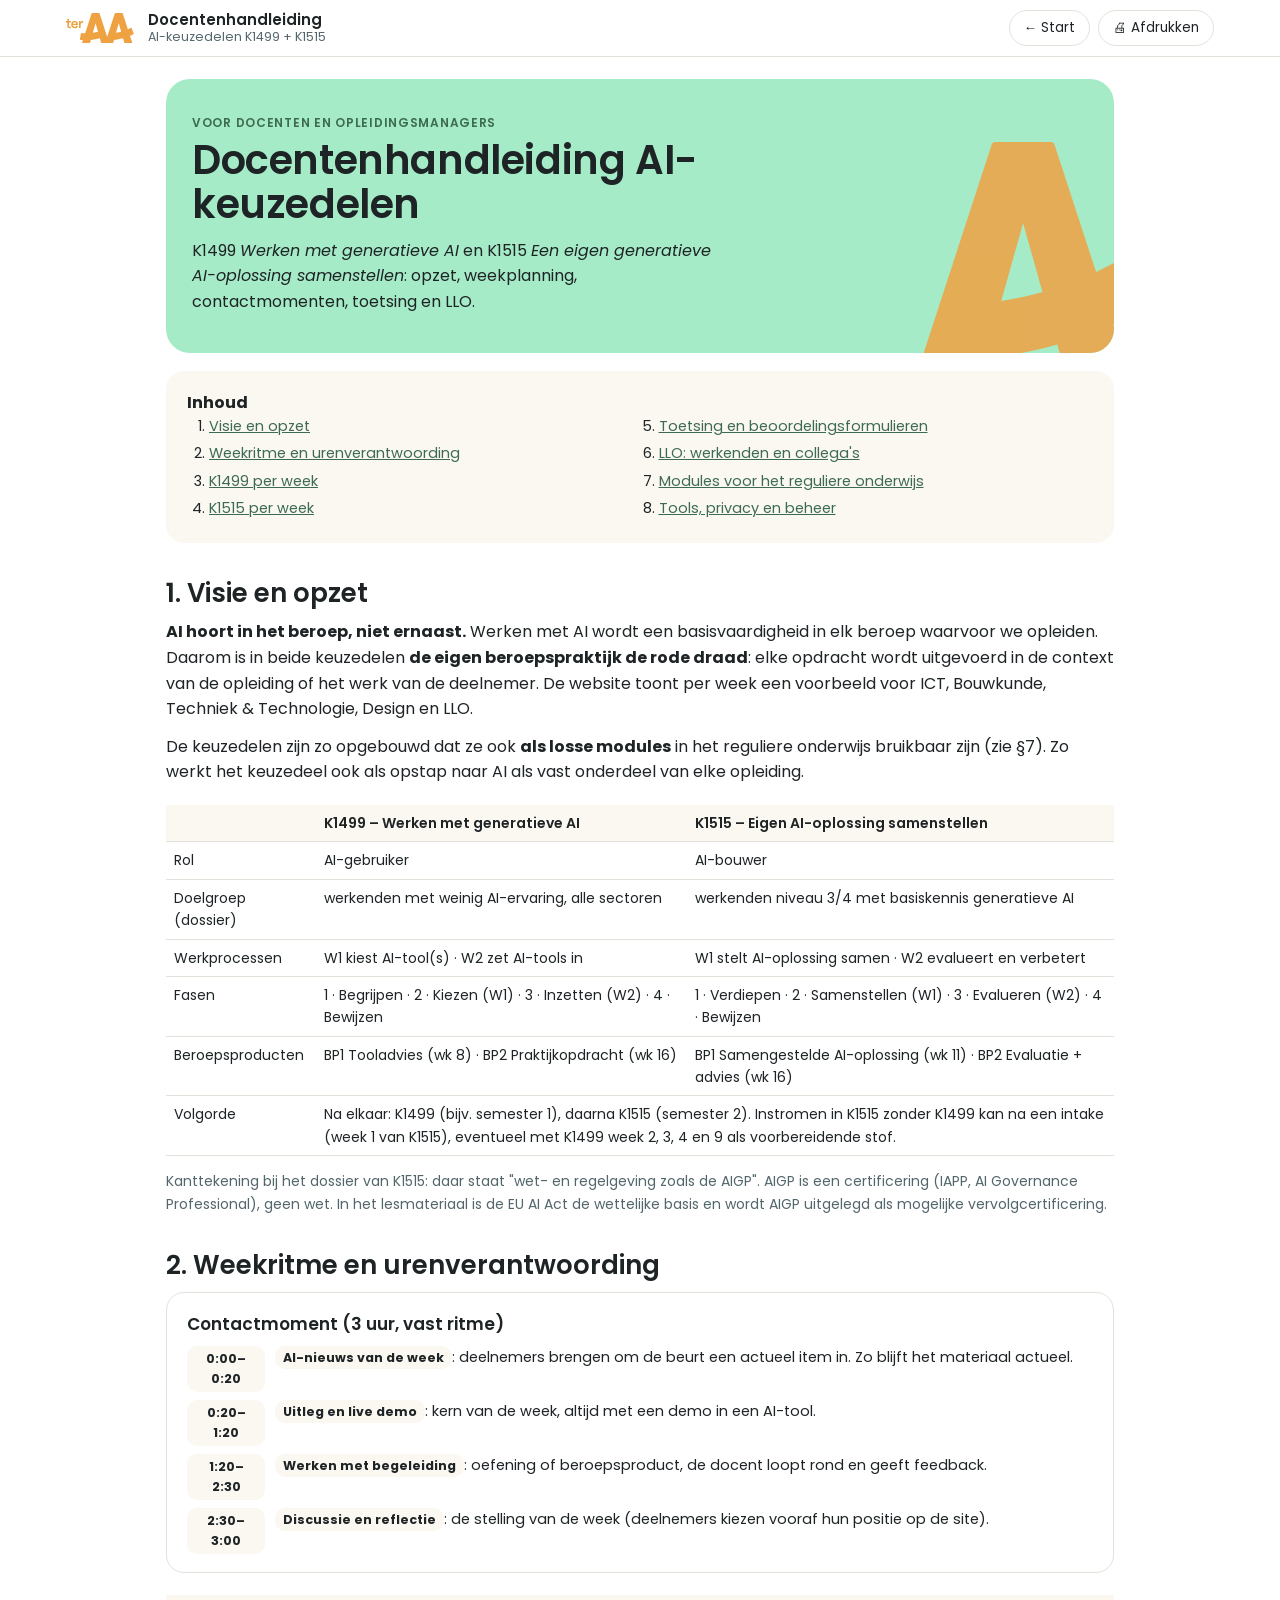
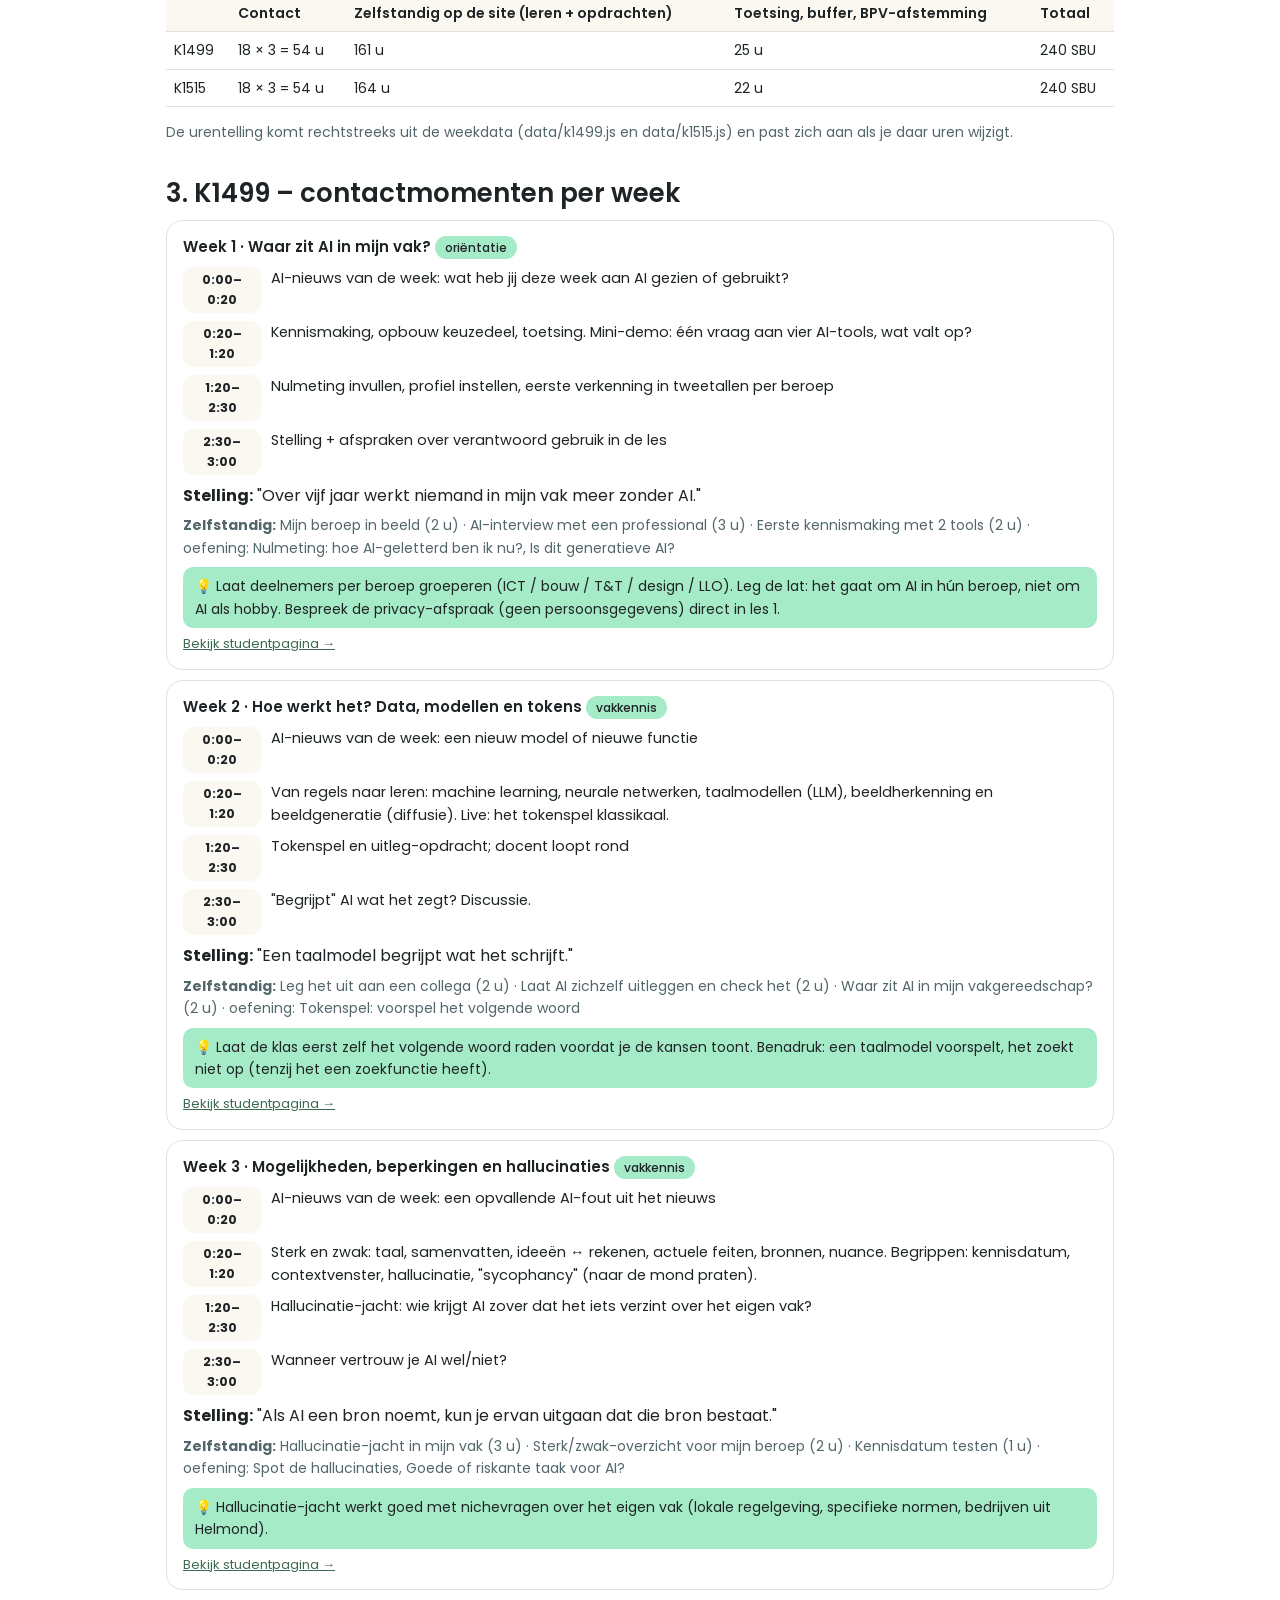
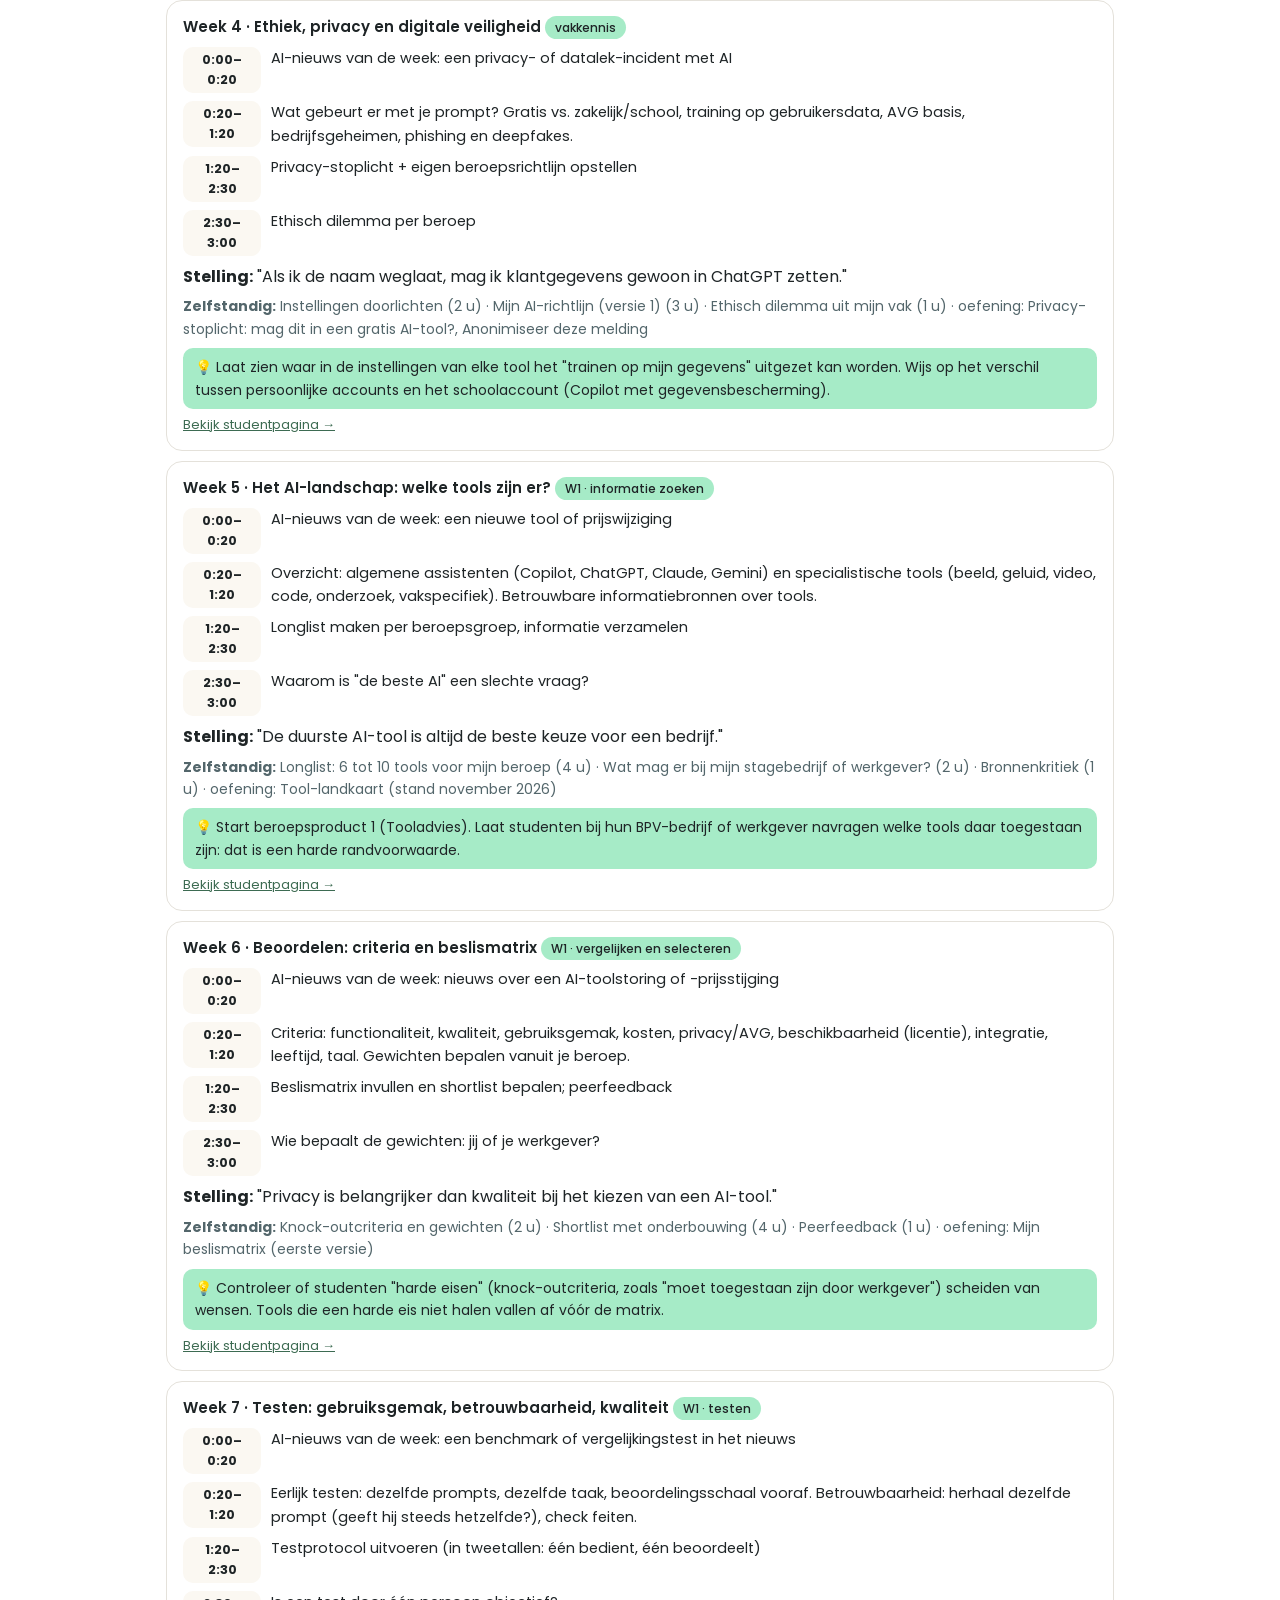
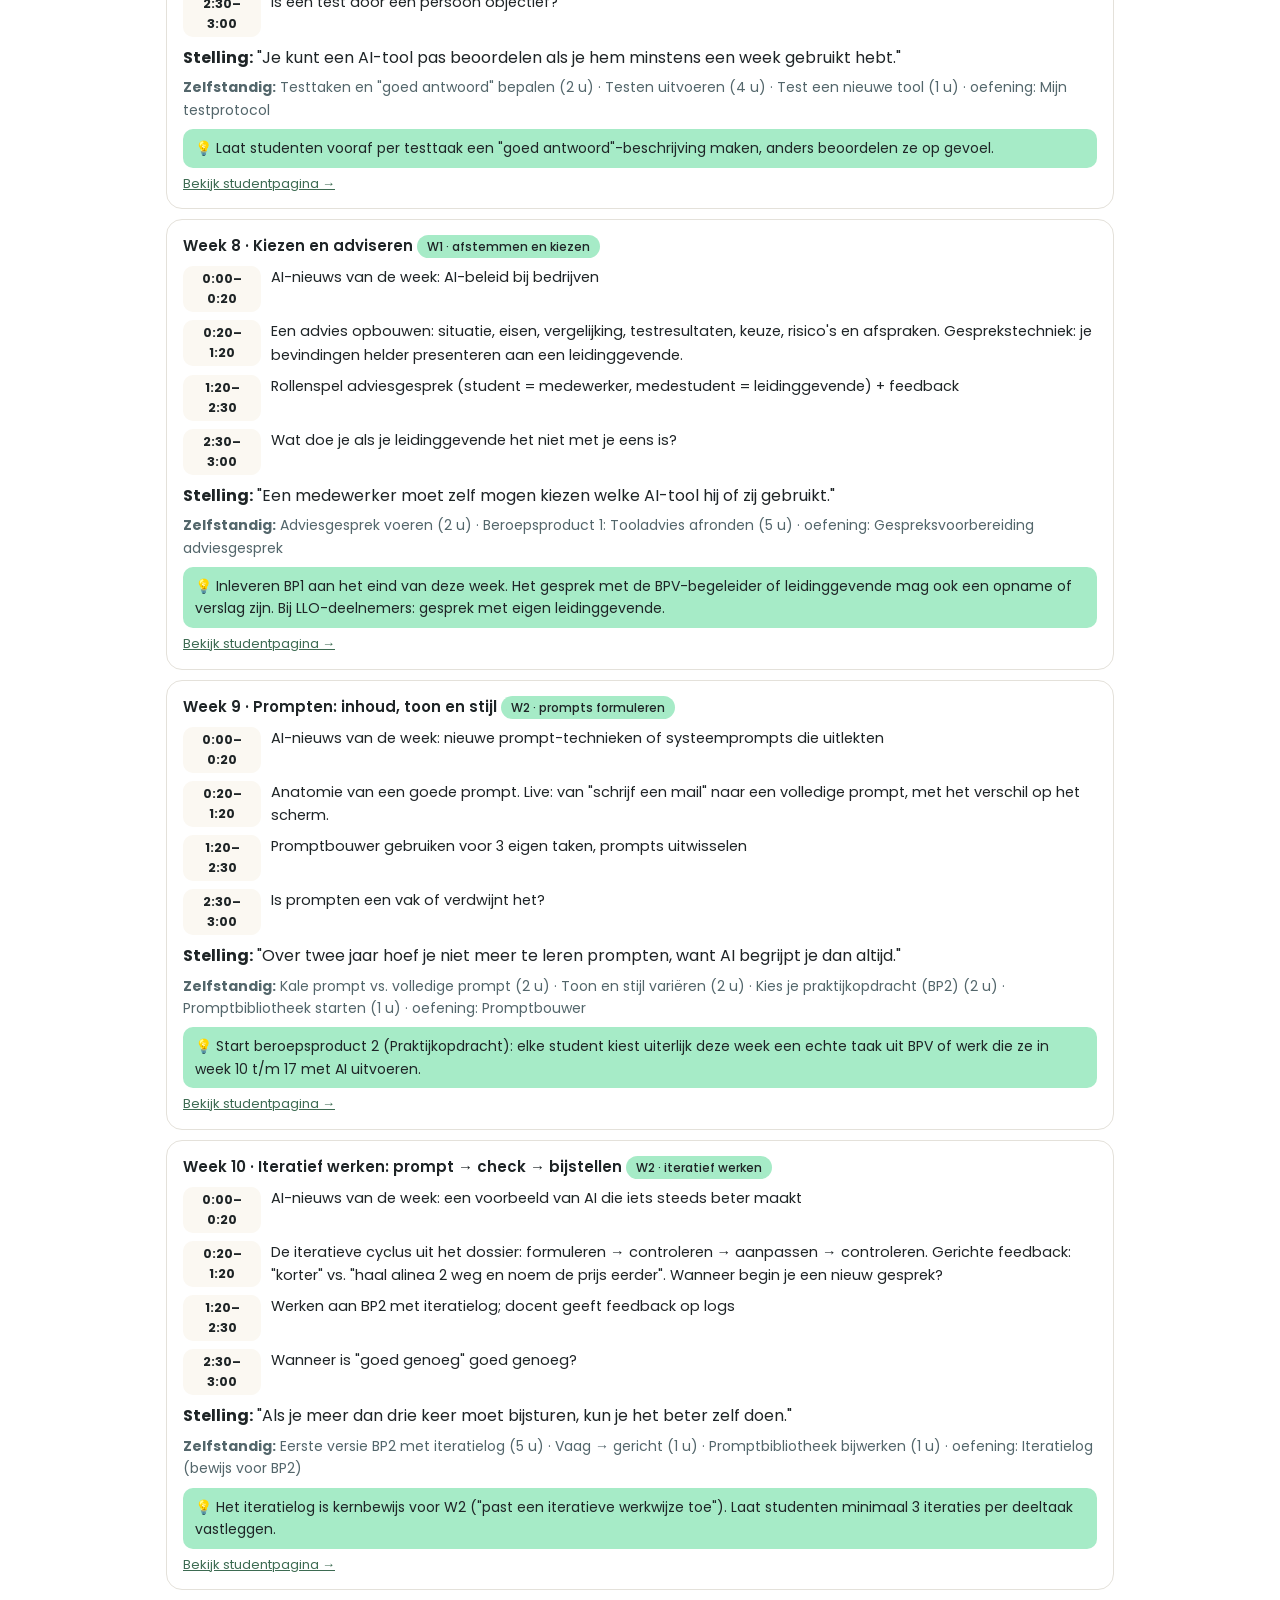
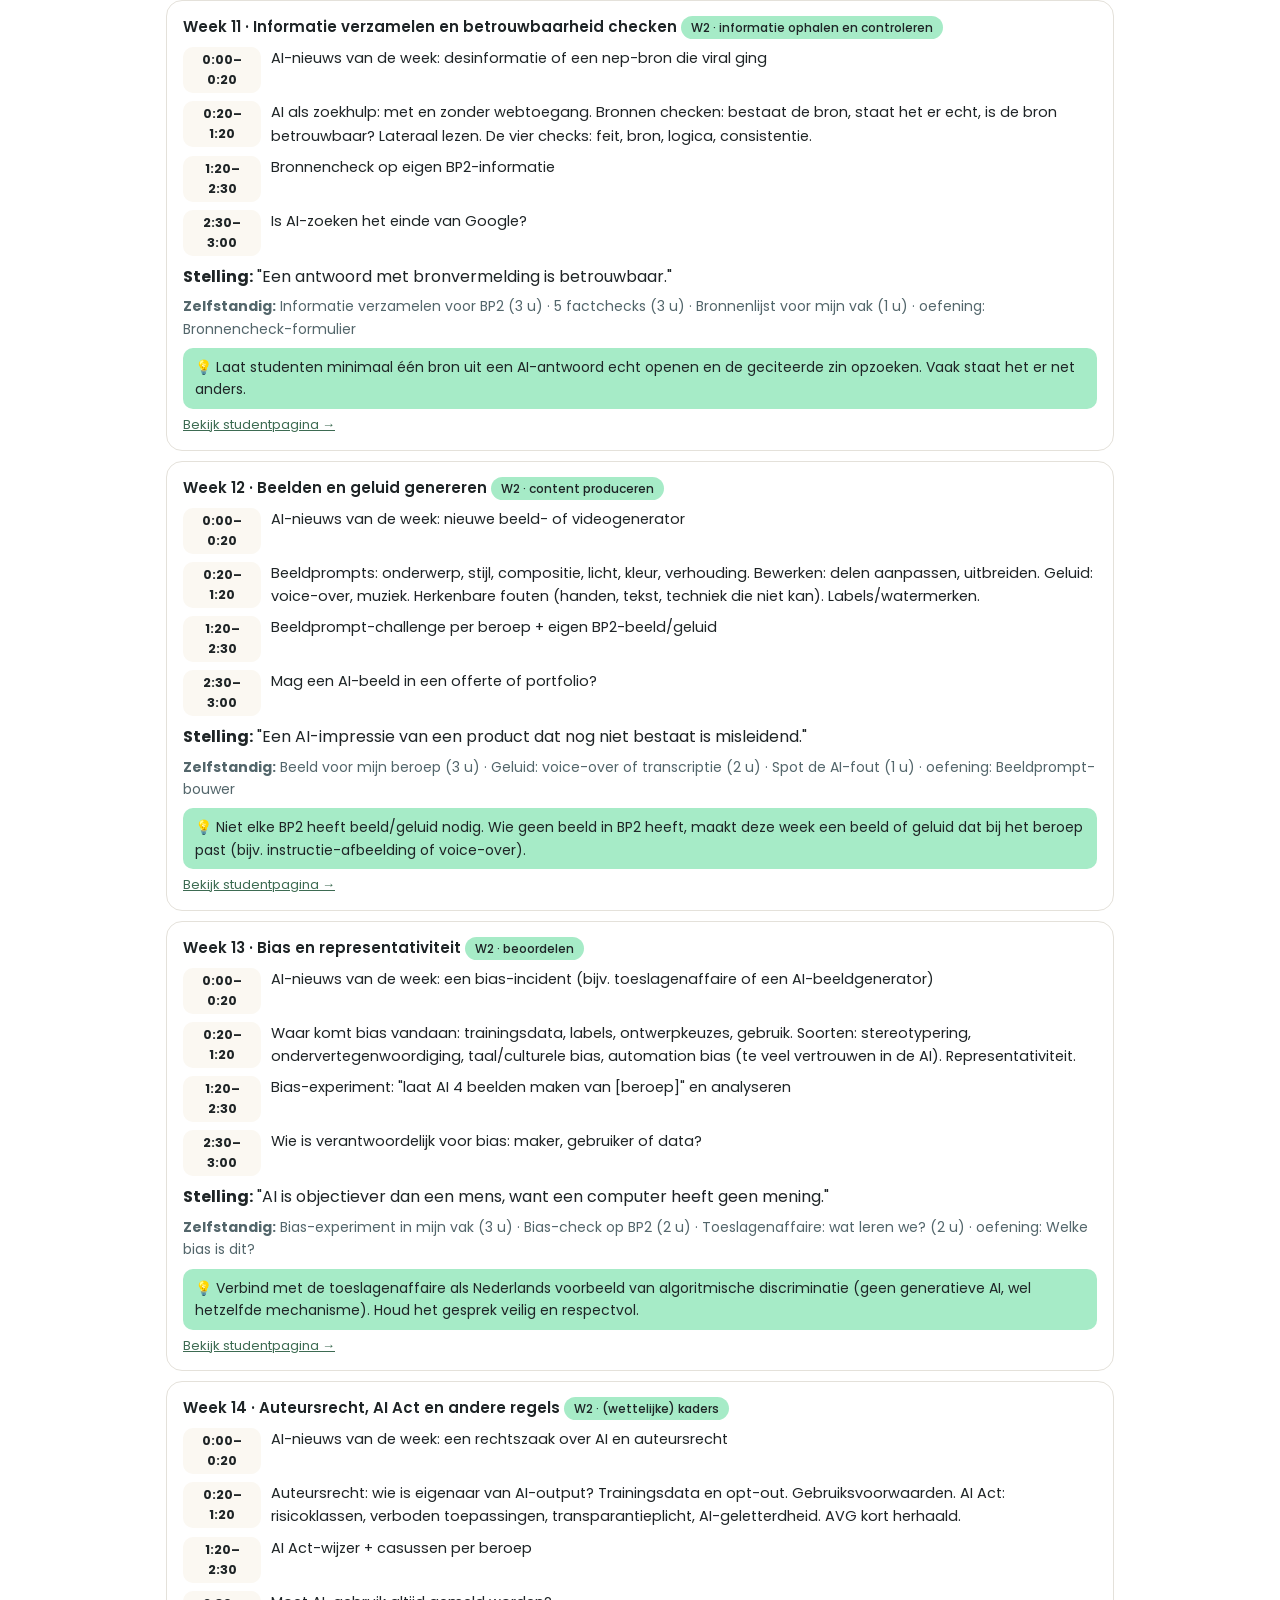
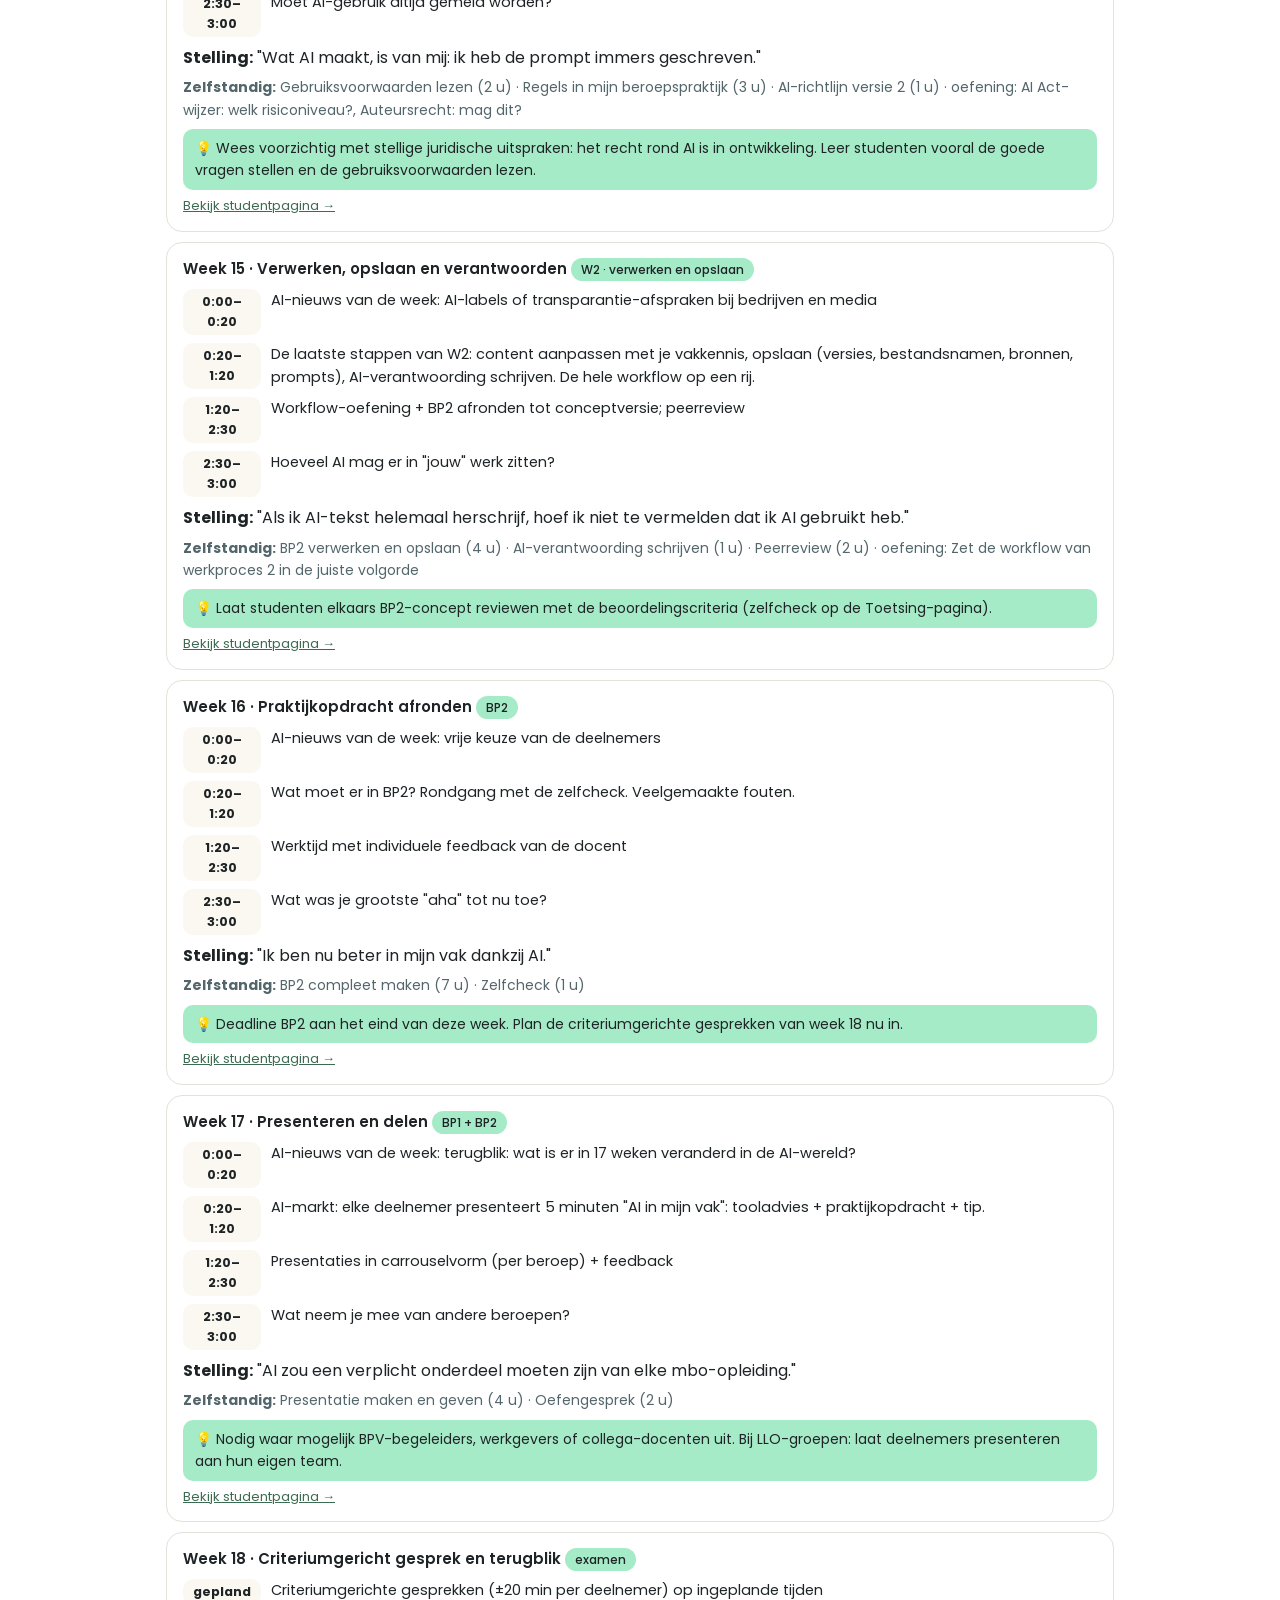
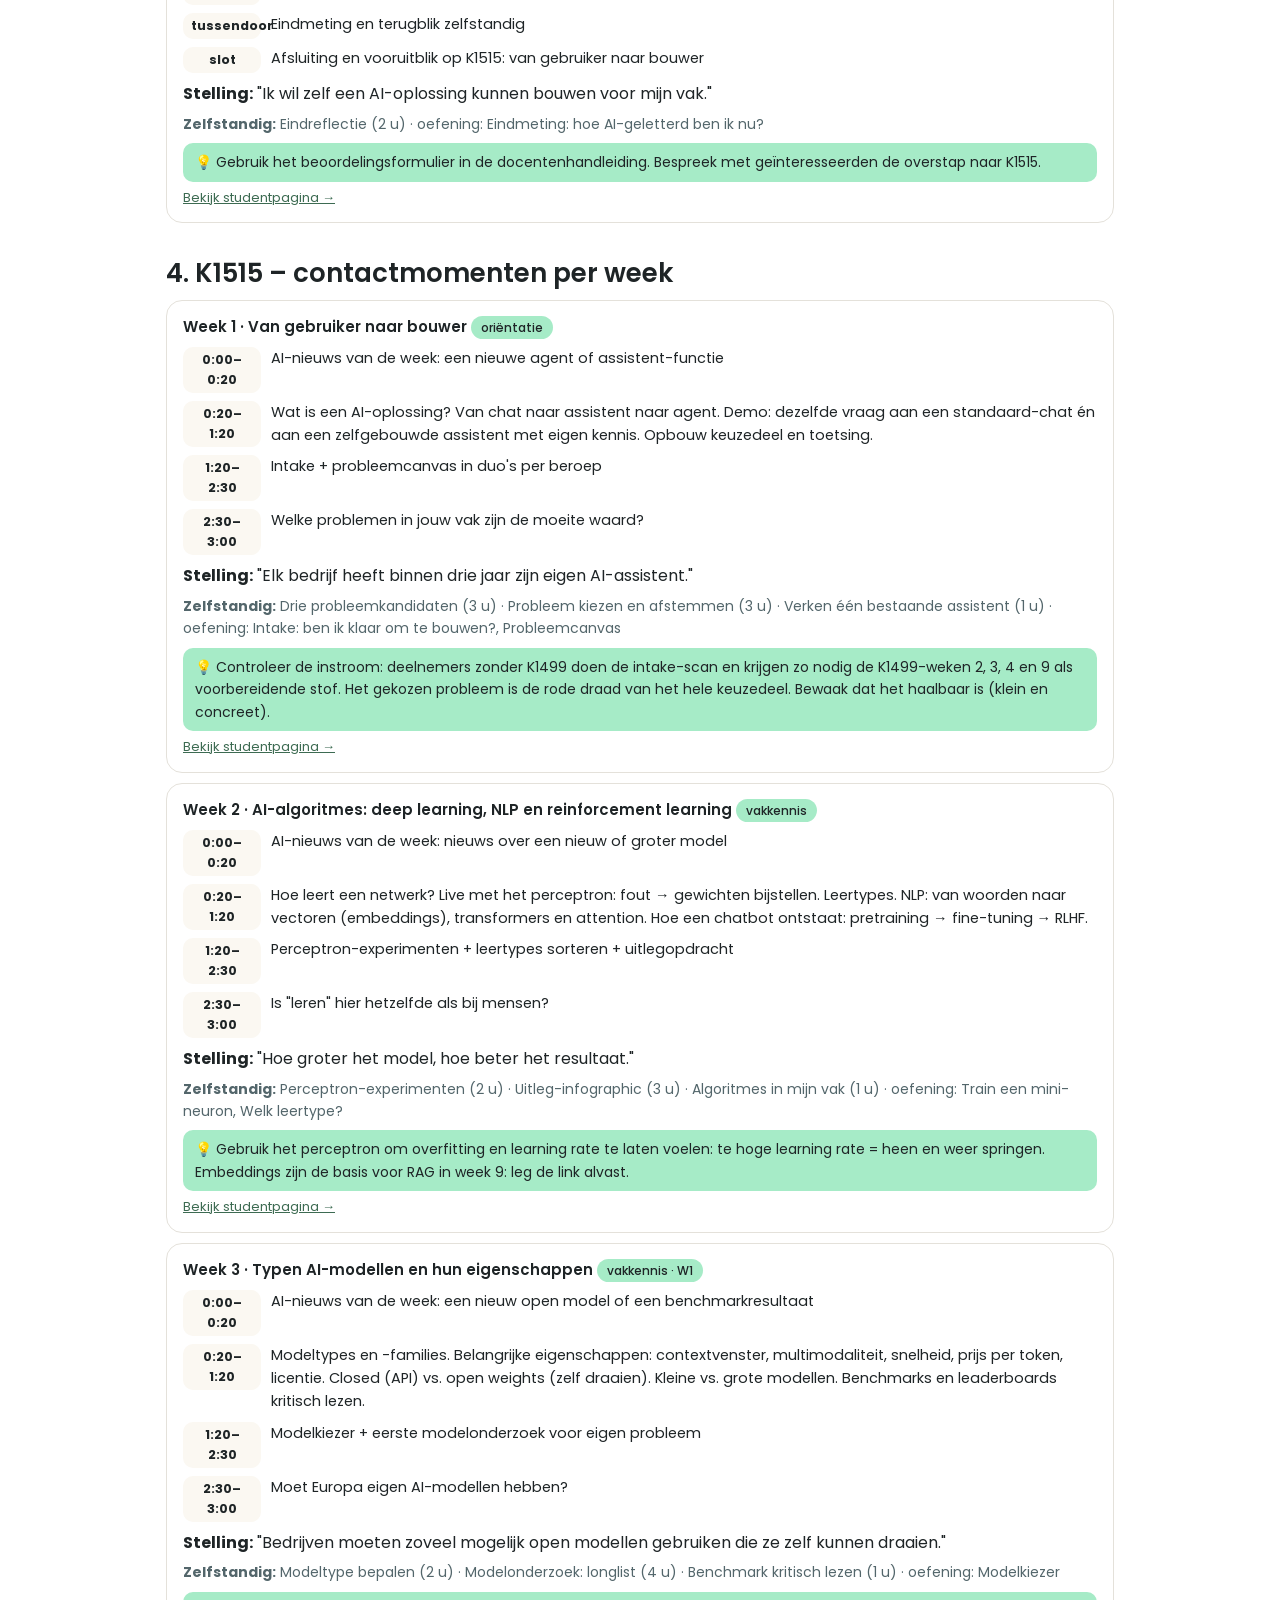
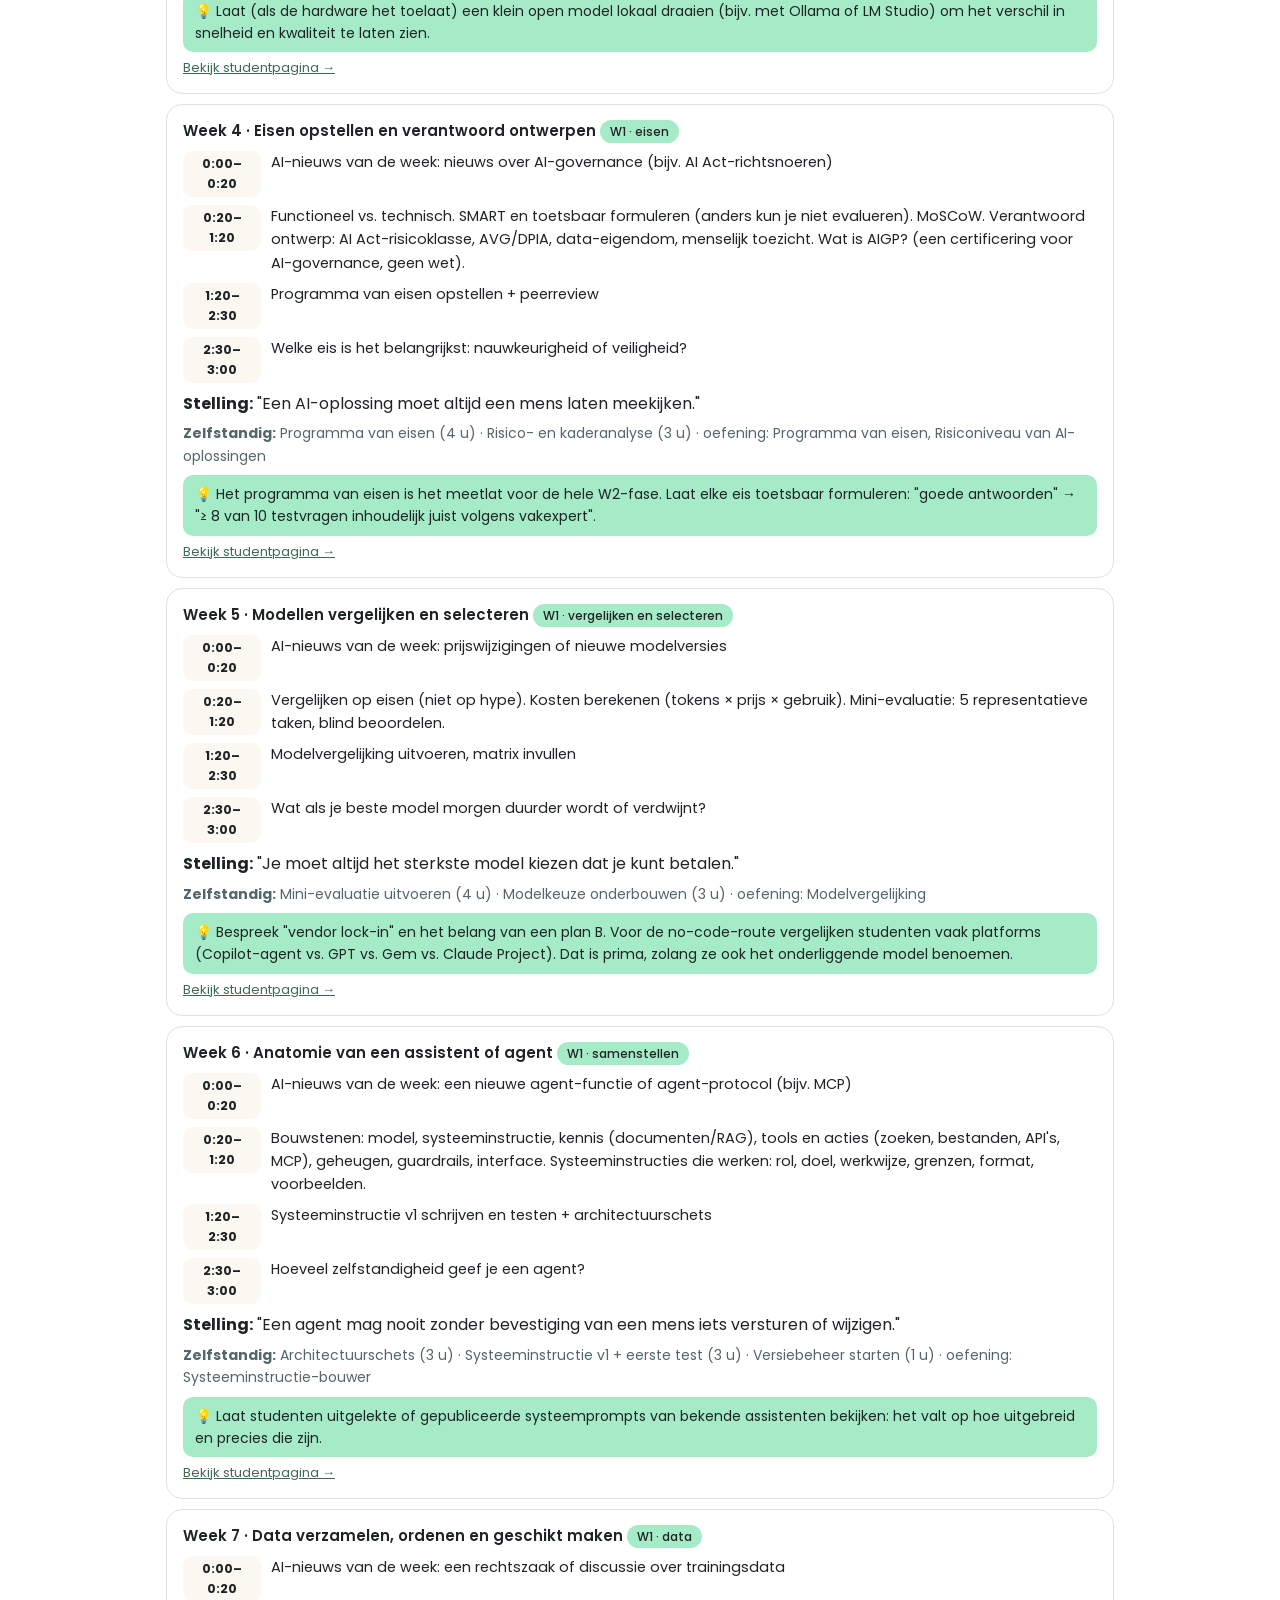
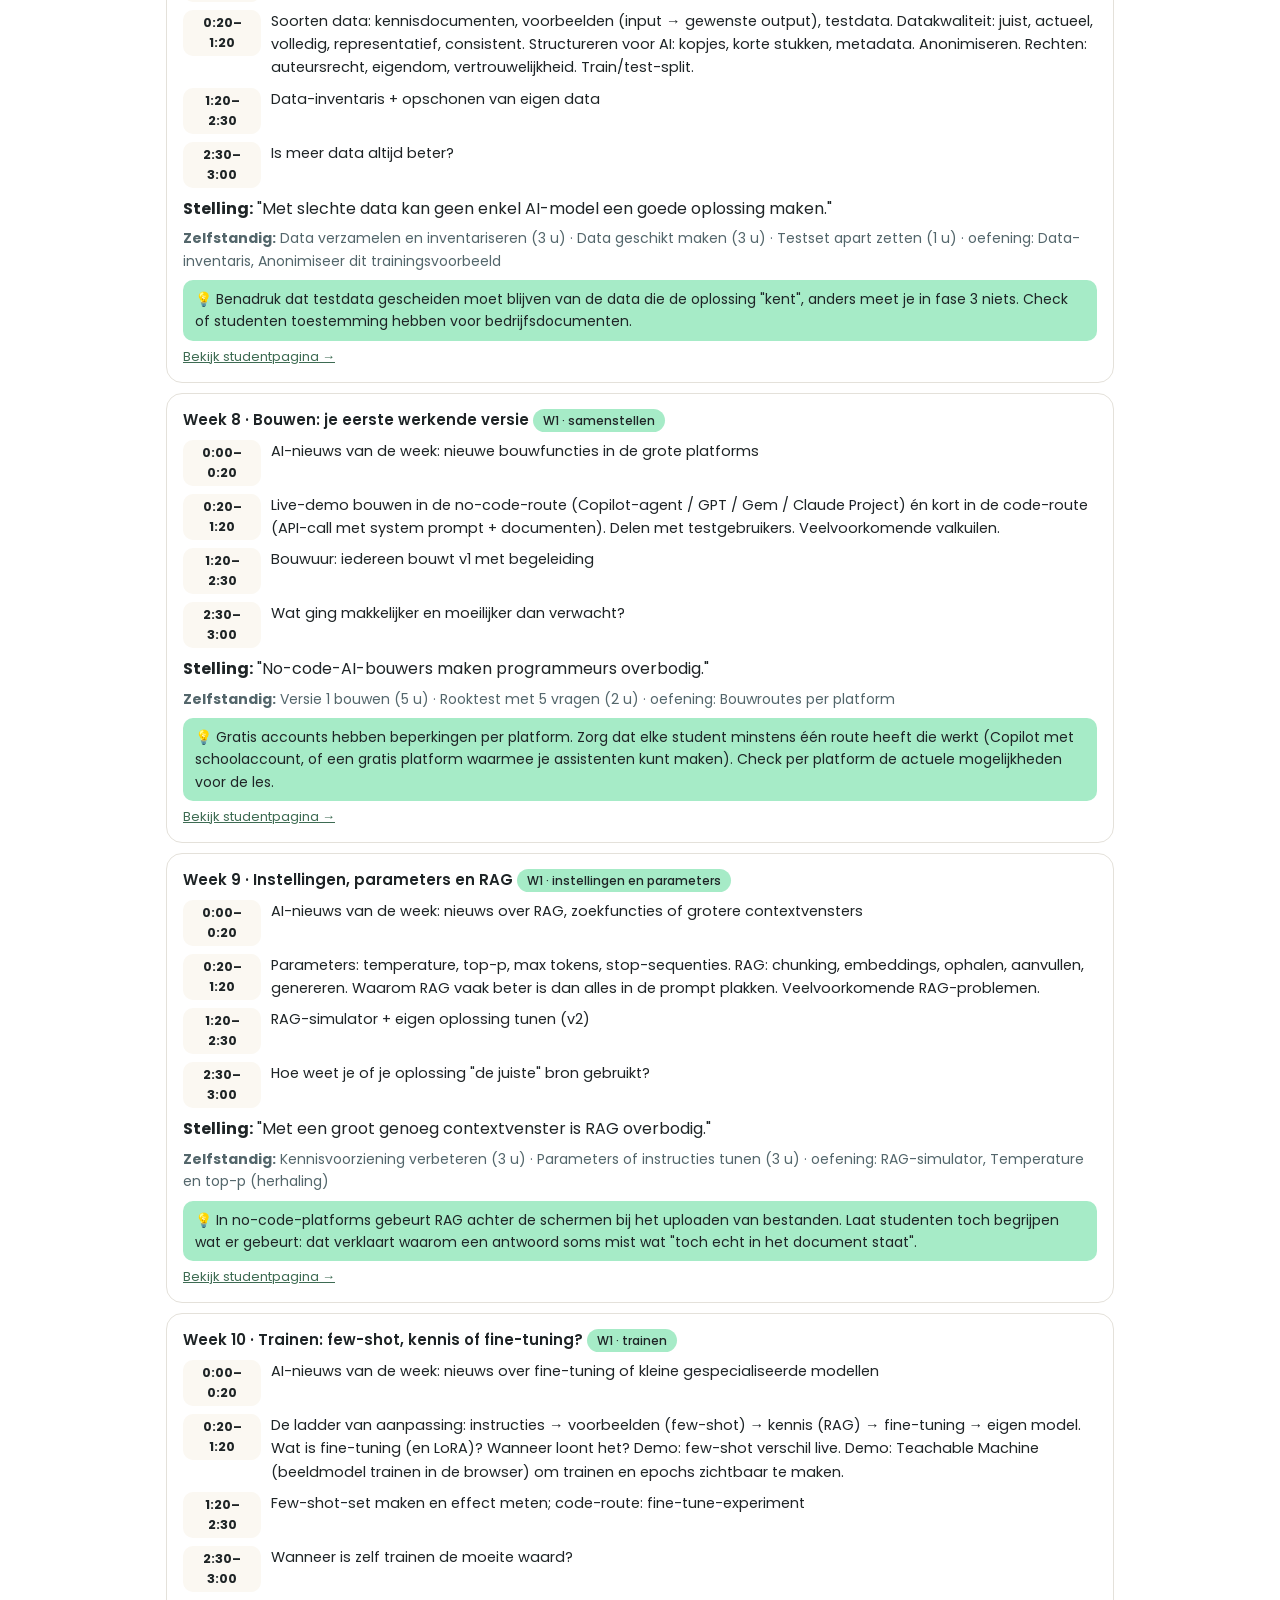
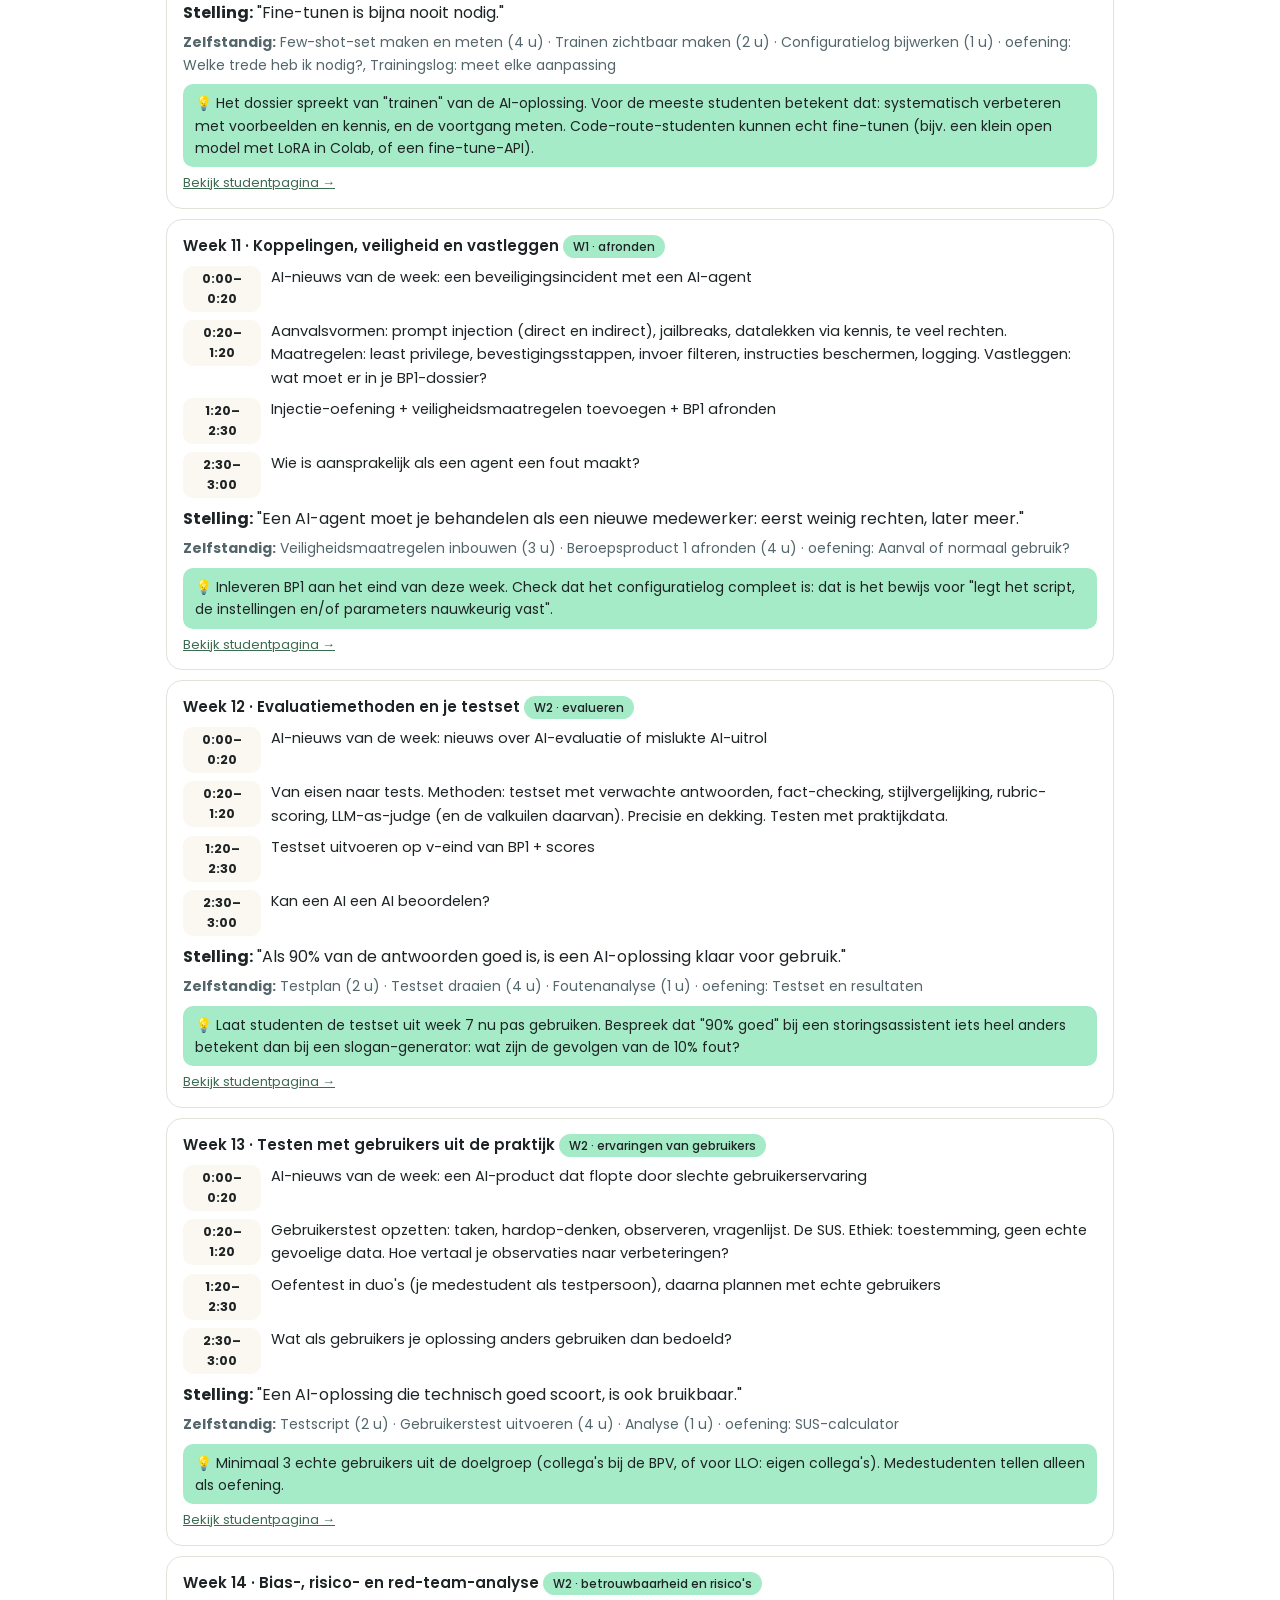
==== docent.html @ 8e646749 "AI-keuzedelen K1499 + K1515: interactief lesmateriaal (36 weken), docentenhandleiding, Ter AA-huisst" ====
<!doctype html>
<html lang="nl">
<head>
<meta charset="utf-8">
<meta name="viewport" content="width=device-width, initial-scale=1">
<title>Docentenhandleiding AI-keuzedelen – Ter AA</title>
<link rel="preconnect" href="https://fonts.googleapis.com">
<link href="https://fonts.googleapis.com/css2?family=Poppins:wght@400;500;600;700&display=swap" rel="stylesheet">
<link rel="stylesheet" href="assets/stijl.css">
<link rel="icon" href="assets/a.svg" type="image/svg+xml">
<style>
.wrap{max-width:980px;margin:0 auto;padding:22px 16px 60px}
.inhoudsopgave{columns:2;font-size:14.5px}
@media(max-width:600px){.inhoudsopgave{columns:1}}
section{margin-top:34px}
.weekblok{border:1.5px solid var(--lijn);border-radius:16px;padding:14px 16px;margin:0 0 10px;break-inside:avoid}
.weekblok h4{margin:0 0 6px}
.weekblok .tip{background:var(--l-mint);border-radius:10px;padding:8px 12px;font-size:14px;margin-top:8px}
.form td.s{width:44px;text-align:center}
.form td.s span{display:inline-block;width:18px;height:18px;border:1.5px solid var(--tekst);border-radius:4px}
.tabsk{display:flex;gap:6px;margin:10px 0}
@media print{.tabsk,.noprint{display:none}.weekblok{page-break-inside:avoid}}
</style>
</head>
<body class="kd-docent">
<script src="assets/logo.js"></script>
<script src="assets/kern.js"></script>
<script src="data/k1499.js"></script><script>window.KD1499 = window.KD;</script>
<script src="data/k1515.js"></script><script>window.KD1515 = window.KD;</script>
<div id="kop"></div>
<div class="wrap" id="wrap"></div>
<script>
(function(){
const esc = AIKD.esc;
document.getElementById('kop').outerHTML = AIKD.header('Docentenhandleiding','AI-keuzedelen K1499 + K1515','<a class="pil noprint" href="index.html">← Start</a><button class="pil noprint" onclick="print()">🖨 Afdrukken</button>');
const A = KD1499, B = KD1515;

const weken = (KD, link) => KD.weken.map(w=>`<div class="weekblok"><h4>Week ${w.nr} · ${esc(w.titel)} <span class="tag w">${esc(w.dossier||'')}</span></h4>
  <div class="tijdlijn">${w.contact.tijdlijn.map(t=>`<div><b>${t[0]}</b><span>${t[1]}</span></div>`).join('')}</div>
  ${w.contact.stelling?`<p style="margin:8px 0 0"><b>Stelling:</b> "${esc(w.contact.stelling)}"</p>`:''}
  <p class="hint" style="margin:6px 0 0"><b>Zelfstandig:</b> ${(w.opdrachten||[]).map(o=>esc(o.titel)+' ('+o.uren+' u)').join(' · ')} ${w.oefening?'· oefening: '+(Array.isArray(w.oefening)?w.oefening:[w.oefening]).map(o=>esc(o.titel||o.type)).join(', '):''}</p>
  ${w.contact.docent?`<div class="tip">💡 ${esc(w.contact.docent)}</div>`:''}
  <p class="noprint" style="margin:6px 0 0;font-size:13px"><a href="${link}#w${w.nr}">Bekijk studentpagina →</a></p></div>`).join('');

const formulier = (KD) => KD.toetsing.producten.map(p=>`<div class="kaart"><h3 style="margin-top:0">${p.ico} ${esc(p.naam)}</h3><p class="hint">${esc(p.dossier)} · inleveren week ${p.week}</p>
  <div class="tabelwrap"><table class="tabel form"><tr><th>Gedragscriterium (kwalificatiedossier)</th><th>O</th><th>V</th><th>G</th><th>Toelichting / bewijs</th></tr>
  ${p.criteria.map(c=>`<tr><td>${esc(c)}</td><td class="s"><span></span></td><td class="s"><span></span></td><td class="s"><span></span></td><td style="min-width:160px"></td></tr>`).join('')}</table></div></div>`).join('')
  + `<div class="kaart vlak"><h3 style="margin-top:0">Criteriumgericht gesprek: vragenbank</h3><ol>${KD.toetsing.vragen.map(v=>`<li>${esc(v)}</li>`).join('')}</ol><p class="hint">${esc(KD.toetsing.norm)}</p></div>`;

const uren = KD => { const z = KD.weken.reduce((s,w)=>s+(w.urenLeren||0)+(w.opdrachten||[]).reduce((t,o)=>t+o.uren,0),0); return z; };

document.getElementById('wrap').innerHTML = `
<section class="hero" style="margin-top:0"><div class="grootA">${TERAA_A}</div>
  <span class="label">Voor docenten en opleidingsmanagers</span><h1>Docentenhandleiding AI-keuzedelen</h1>
  <p>K1499 <i>Werken met generatieve AI</i> en K1515 <i>Een eigen generatieve AI-oplossing samenstellen</i>: opzet, weekplanning, contactmomenten, toetsing en LLO.</p></section>

<div class="kaart vlak"><b>Inhoud</b><ol class="inhoudsopgave">
<li><a href="#visie">Visie en opzet</a></li><li><a href="#uren">Weekritme en urenverantwoording</a></li><li><a href="#a">K1499 per week</a></li><li><a href="#b">K1515 per week</a></li>
<li><a href="#toets">Toetsing en beoordelingsformulieren</a></li><li><a href="#llo">LLO: werkenden en collega's</a></li><li><a href="#modules">Modules voor het reguliere onderwijs</a></li><li><a href="#tools">Tools, privacy en beheer</a></li></ol></div>

<section id="visie"><h2>1. Visie en opzet</h2>
<p><b>AI hoort in het beroep, niet ernaast.</b> Werken met AI wordt een basisvaardigheid in elk beroep waarvoor we opleiden. Daarom is in beide keuzedelen <b>de eigen beroepspraktijk de rode draad</b>: elke opdracht wordt uitgevoerd in de context van de opleiding of het werk van de deelnemer. De website toont per week een voorbeeld voor ICT, Bouwkunde, Techniek &amp; Technologie, Design en LLO.</p>
<p>De keuzedelen zijn zo opgebouwd dat ze ook <b>als losse modules</b> in het reguliere onderwijs bruikbaar zijn (zie §7). Zo werkt het keuzedeel ook als opstap naar AI als vast onderdeel van elke opleiding.</p>
<div class="tabelwrap"><table class="tabel"><tr><th></th><th>K1499 – Werken met generatieve AI</th><th>K1515 – Eigen AI-oplossing samenstellen</th></tr>
<tr><td>Rol</td><td>AI-gebruiker</td><td>AI-bouwer</td></tr>
<tr><td>Doelgroep (dossier)</td><td>werkenden met weinig AI-ervaring, alle sectoren</td><td>werkenden niveau 3/4 met basiskennis generatieve AI</td></tr>
<tr><td>Werkprocessen</td><td>W1 kiest AI-tool(s) · W2 zet AI-tools in</td><td>W1 stelt AI-oplossing samen · W2 evalueert en verbetert</td></tr>
<tr><td>Fasen</td><td>${A.fases.map(f=>esc(f.naam)).join(' · ')}</td><td>${B.fases.map(f=>esc(f.naam)).join(' · ')}</td></tr>
<tr><td>Beroepsproducten</td><td>BP1 Tooladvies (wk 8) · BP2 Praktijkopdracht (wk 16)</td><td>BP1 Samengestelde AI-oplossing (wk 11) · BP2 Evaluatie + advies (wk 16)</td></tr>
<tr><td>Volgorde</td><td colspan="2">Na elkaar: K1499 (bijv. semester 1), daarna K1515 (semester 2). Instromen in K1515 zonder K1499 kan na een intake (week 1 van K1515), eventueel met K1499 week 2, 3, 4 en 9 als voorbereidende stof.</td></tr></table></div>
<p class="hint">Kanttekening bij het dossier van K1515: daar staat "wet- en regelgeving zoals de AIGP". AIGP is een certificering (IAPP, AI Governance Professional), geen wet. In het lesmateriaal is de EU AI Act de wettelijke basis en wordt AIGP uitgelegd als mogelijke vervolgcertificering.</p></section>

<section id="uren"><h2>2. Weekritme en urenverantwoording</h2>
<div class="kaart"><h3 style="margin-top:0">Contactmoment (3 uur, vast ritme)</h3>
<div class="tijdlijn"><div><b>0:00–0:20</b><span><b>AI-nieuws van de week</b>: deelnemers brengen om de beurt een actueel item in. Zo blijft het materiaal actueel.</span></div><div><b>0:20–1:20</b><span><b>Uitleg en live demo</b>: kern van de week, altijd met een demo in een AI-tool.</span></div><div><b>1:20–2:30</b><span><b>Werken met begeleiding</b>: oefening of beroepsproduct, de docent loopt rond en geeft feedback.</span></div><div><b>2:30–3:00</b><span><b>Discussie en reflectie</b>: de stelling van de week (deelnemers kiezen vooraf hun positie op de site).</span></div></div></div>
<div class="tabelwrap"><table class="tabel"><tr><th></th><th>Contact</th><th>Zelfstandig op de site (leren + opdrachten)</th><th>Toetsing, buffer, BPV-afstemming</th><th>Totaal</th></tr>
<tr><td>K1499</td><td>18 × 3 = 54 u</td><td>${uren(A)} u</td><td>${240-54-uren(A)} u</td><td>240 SBU</td></tr>
<tr><td>K1515</td><td>18 × 3 = 54 u</td><td>${uren(B)} u</td><td>${240-54-uren(B)} u</td><td>240 SBU</td></tr></table></div>
<p class="hint">De urentelling komt rechtstreeks uit de weekdata (data/k1499.js en data/k1515.js) en past zich aan als je daar uren wijzigt.</p></section>

<section id="a"><h2>3. K1499 – contactmomenten per week</h2>${weken(A,'k1499.html')}</section>
<section id="b"><h2>4. K1515 – contactmomenten per week</h2>${weken(B,'k1515.html')}</section>

<section id="toets"><h2>5. Toetsing en beoordelingsformulieren</h2>
<p>Per keuzedeel twee beroepsproducten (één per werkproces) en een criteriumgericht gesprek. De criteria zijn letterlijk de gedragscriteria uit het kwalificatiedossier. Het <b>logboek</b> dat deelnemers exporteren (prompts, iteraties, factchecks, testsets, configuratie) is het procesbewijs. <i>Dit is een voorstel. Het definitieve examenplan, de cesuur en de vaststelling liggen bij de examencommissie.</i></p>
<div class="tabsk"><button class="chip aan" data-t="ta">K1499</button><button class="chip" data-t="tb">K1515</button></div>
<div id="ta">${formulier(A)}</div><div id="tb" hidden>${formulier(B)}</div></section>

<section id="llo"><h2>6. LLO: werkenden, collega's en externen</h2>
<div class="kaart"><ul>
<li><b>Certificaat</b>: beide keuzedelen hebben een certificaat (ingangsdatum 01-05-2026) en kunnen onder voorwaarden in de derde leerweg worden aangeboden.</li>
<li><b>Contactmoment</b>: eventueel als avondvariant (bijv. 18:30–21:30) of hybride. Het weekritme blijft gelijk.</li>
<li><b>Eigen werk = BPV</b>: de "beroepspraktijk" is de eigen werkplek. Het afstemmingsgesprek voert de deelnemer met de eigen leidinggevende of een collega.</li>
<li><b>Docenten van andere teams</b>: profiel "LLO" kiezen. Een interessante variant is als praktijkopdracht een AI-onderdeel ontwerpen voor de eigen les (K1499) of een assistent voor het eigen vak bouwen (K1515). Zo komt AI direct in het reguliere onderwijs terecht.</li>
<li><b>Vrijstelling/instroom</b>: ervaren deelnemers kunnen K1499 week 1–4 versneld doorlopen (de check per week laat zien of de kennis er is). Instromen in K1515 gaat via de intake.</li>
<li><b>Tools</b>: werkenden gebruiken de tools die hun eigen organisatie toestaat. Dat is meteen een knock-outcriterium in het tooladvies.</li>
</ul></div></section>

<section id="modules"><h2>7. Modules voor het reguliere onderwijs</h2>
<p>Deze weken werken ook los, als les of mini-module in een reguliere opleiding (alle stof en oefeningen staan open op de site):</p>
<div class="tabelwrap"><table class="tabel"><tr><th>Module</th><th>Weken</th><th>Past bij</th></tr>
<tr><td>Hoe werkt AI? (tokens, hallucinaties)</td><td><a href="k1499.html#w2">K1499 wk 2</a> + <a href="k1499.html#w3">3</a></td><td>elke opleiding, leerjaar 1</td></tr>
<tr><td>Veilig en verantwoord AI-gebruik (privacy, stoplicht)</td><td><a href="k1499.html#w4">K1499 wk 4</a></td><td>elke opleiding, vóór de eerste BPV</td></tr>
<tr><td>Prompten in je vak</td><td><a href="k1499.html#w9">K1499 wk 9</a> + <a href="k1499.html#w10">10</a></td><td>elke opleiding</td></tr>
<tr><td>Bronnen checken en factchecken</td><td><a href="k1499.html#w11">K1499 wk 11</a></td><td>burgerschap, Nederlands, vakken met onderzoek</td></tr>
<tr><td>Beeld genereren in je vak</td><td><a href="k1499.html#w12">K1499 wk 12</a></td><td>Design, Bouwkunde</td></tr>
<tr><td>Bias en AI Act</td><td><a href="k1499.html#w13">K1499 wk 13</a> + <a href="k1499.html#w14">14</a></td><td>burgerschap, loopbaan</td></tr>
<tr><td>Een eigen assistent bouwen</td><td><a href="k1515.html#w6">K1515 wk 6</a> + <a href="k1515.html#w8">8</a></td><td>ICT, en elke opleiding met een projectopdracht</td></tr>
<tr><td>Hoe leert een neuraal netwerk?</td><td><a href="k1515.html#w2">K1515 wk 2</a></td><td>ICT, Techniek &amp; Technologie</td></tr>
<tr><td>AI testen en evalueren</td><td><a href="k1515.html#w12">K1515 wk 12</a></td><td>ICT (testen), kwaliteitszorg</td></tr></table></div></section>

<section id="tools"><h2>8. Tools, privacy en beheer</h2>
<div class="kaart"><ul>
<li><b>Basis</b>: Microsoft Copilot met het schoolaccount (gegevensbescherming). Daarnaast ChatGPT, Claude en Gemini in de gratis versie. Opdrachten met <span class="tag pro">PRO</span> zijn optioneel voor deelnemers met een betaalde versie.</li>
<li><b>Leeftijd</b>: minimumleeftijden verschillen per tool (claude.ai is 18+). Laat minderjarige studenten tools gebruiken die voor hun leeftijd zijn toegestaan, en standaard Copilot met het schoolaccount.</li>
<li><b>Privacy van de site</b>: alle antwoorden blijven in de browser van de deelnemer (localStorage). Er gaat niets naar een server. Deelnemers exporteren hun logboek (.md of PDF) en leveren dat in via de leeromgeving. Wisselen ze van apparaat of wissen ze hun browsergegevens, dan zijn de antwoorden weg: wijs daar in week 1 op.</li>
<li><b>Actualiteit</b>: tool-informatie (week 5 K1499, week 8 K1515) is de stand van november 2026. Controleer die elk semester. Dat is meteen een mooie opdracht voor deelnemers ("klopt de tool-landkaart nog?").</li>
<li><b>Inhoud aanpassen</b>: alle weekinhoud staat in <code>data/k1499.js</code> en <code>data/k1515.js</code> (één object per week: doelen, contactmoment, uitleg, oefening, opdrachten, contextvoorbeelden, quiz). Aanpassen kan direct in GitHub. Er is geen build-stap nodig.</li>
</ul></div></section>`;

document.querySelectorAll('[data-t]').forEach(b=>b.onclick=()=>{ document.querySelectorAll('[data-t]').forEach(x=>x.classList.toggle('aan',x===b)); document.getElementById('ta').hidden = b.dataset.t!=='ta'; document.getElementById('tb').hidden = b.dataset.t!=='tb'; });
})();
</script>
</body>
</html>
---- assets/stijl.css ----
/* AI-keuzedelen Ter AA — huisstijl (stylesheet Ter AA 01-04-2025: Poppins, basiskleur #EFA242 + palet) */
:root{
  --basis:#EFA242;
  --oranje:#FF5900; --groen:#90F87B; --paars:#9447F0; --geel:#FADE29;
  --l-geel:#FFE398; --l-zalm:#F8CBAF; --l-mint:#A6EBC7; --l-lila:#E5C7FE; --l-blauw:#B2C6D3;
  --m-zalm:#FF996E; --m-groen:#26C373; --m-lila:#D594FF; --m-blauw:#6698AD;
  --d-oker:#CD963C; --d-oranje:#D2652A; --d-groen:#3D6B52; --d-paars:#5A4494; --d-grijs:#53666B;
  --tekst:#1E2426; --zacht:#53666B; --lijn:#E4E1DA; --bg:#FFFFFF; --vlak:#FBF8F2;
  --accent:var(--basis); --accent-l:var(--l-geel); --accent-d:var(--d-oker);
  --navh:68px;
}
body.kd-k1515{--accent:var(--paars); --accent-l:var(--l-lila); --accent-d:var(--d-paars)}
body.kd-docent{--accent:var(--m-groen); --accent-l:var(--l-mint); --accent-d:var(--d-groen)}
*{box-sizing:border-box}
html,body{margin:0}
[hidden]{display:none!important}
body{font-family:Poppins,Arial,sans-serif;color:var(--tekst);background:var(--bg);font-size:16px;line-height:1.6}
button,input,textarea,select{font:inherit;color:inherit}
a{color:var(--accent-d)}
.label{display:inline-block;font-size:12px;font-weight:600;letter-spacing:.06em;text-transform:uppercase;color:var(--accent-d);margin-bottom:6px}
h1{font-weight:600;font-size:clamp(26px,5.4vw,40px);line-height:1.1;margin:0 0 12px;letter-spacing:-.01em}
h2{font-weight:600;font-size:clamp(20px,4vw,26px);line-height:1.25;margin:0 0 10px}
h3{font-weight:600;font-size:17px;margin:18px 0 6px}
h4{font-weight:600;font-size:15px;margin:12px 0 4px}
p{margin:0 0 12px}
ul,ol{margin:0 0 12px;padding-left:22px}
li{margin-bottom:4px}
.hint{color:var(--zacht);font-size:14px}
code{background:var(--vlak);padding:1px 6px;border-radius:6px;font-size:.92em}
pre{background:var(--tekst);color:#f4f1ea;padding:14px 16px;border-radius:14px;overflow:auto;font-size:13.5px;line-height:1.5;white-space:pre-wrap}

/* ---------- header ---------- */
.top{position:sticky;top:0;z-index:20;background:rgba(255,255,255,.96);backdrop-filter:blur(6px);border-bottom:1.5px solid var(--lijn)}
.top-in{max-width:1180px;margin:0 auto;padding:10px 16px;display:flex;align-items:center;gap:14px}
.top .logo{height:30px;display:block;flex:none}
.top .logo svg{height:100%;width:auto;display:block}
.top .titel{font-weight:600;font-size:15px;line-height:1.2;min-width:0}
.top .titel small{display:block;font-weight:400;color:var(--zacht);font-size:12.5px;white-space:nowrap;overflow:hidden;text-overflow:ellipsis}
.top .rechts{margin-left:auto;display:flex;gap:8px;align-items:center}
.pil{border:1.5px solid var(--lijn);background:#fff;border-radius:99px;padding:6px 14px;font-size:13.5px;cursor:pointer;text-decoration:none;color:var(--tekst);white-space:nowrap;display:inline-flex;gap:6px;align-items:center}
.pil:hover{border-color:var(--accent)}
.pil.vol{background:var(--accent-l);border-color:var(--accent-l)}
.menuknop{display:none}
@media (max-width:900px){.menuknop{display:inline-flex}.top .pil.verberg-m{display:none}}

/* ---------- layout ---------- */
.shell{max-width:1180px;margin:0 auto;display:grid;grid-template-columns:270px 1fr;gap:28px;padding:0 16px}
.zij{position:sticky;top:58px;align-self:start;max-height:calc(100vh - 58px);overflow:auto;padding:18px 0 30px}
.zij h4{font-size:12px;letter-spacing:.06em;text-transform:uppercase;color:var(--zacht);margin:16px 0 6px}
.zij a{display:flex;gap:10px;align-items:center;text-decoration:none;color:var(--tekst);padding:7px 10px;border-radius:12px;font-size:14px;line-height:1.3}
.zij a:hover{background:var(--vlak)}
.zij a.nu{background:var(--accent-l);font-weight:600}
.zij a .nr{flex:none;width:26px;height:26px;border-radius:50%;display:grid;place-items:center;font-size:12px;font-weight:600;background:var(--vlak);border:1.5px solid var(--lijn)}
.zij a.klaar .nr{background:var(--tekst);color:#fff;border-color:var(--tekst)}
.zij .voortgang{margin:6px 10px 0}
main{min-width:0;padding:22px 0 calc(var(--navh) + 30px)}
@media (max-width:900px){
  .shell{grid-template-columns:1fr}
  .zij{position:fixed;inset:58px 0 0 0;background:#fff;z-index:30;padding:10px 16px 90px;max-height:none;display:none}
  body.menu-open .zij{display:block}
}
.inhoud{max-width:760px}

/* ---------- onderste navigatiebalk (volgende-knop altijd zichtbaar) ---------- */
.navbar{position:fixed;left:0;right:0;bottom:0;z-index:25;background:rgba(255,255,255,.97);border-top:1.5px solid var(--lijn);backdrop-filter:blur(6px)}
.navbar-in{max-width:1180px;margin:0 auto;padding:10px 16px;display:flex;align-items:center;gap:10px;min-height:var(--navh)}
.navbar .stapjes{display:flex;gap:6px;flex-wrap:wrap;margin:0 auto}
.navbar .stapjes button{border:0;background:var(--vlak);border-radius:99px;padding:5px 12px;font-size:12.5px;cursor:pointer;color:var(--zacht)}
.navbar .stapjes button.nu{background:var(--accent-l);color:var(--tekst);font-weight:600}
@media (max-width:640px){.navbar .stapjes{display:none}.navbar .rechtsknop{margin-left:auto}}

/* ---------- knoppen ---------- */
.knop{border:0;border-radius:99px;padding:11px 22px;font-weight:600;cursor:pointer;background:var(--tekst);color:#fff;display:inline-flex;align-items:center;gap:8px;transition:transform .1s,opacity .2s;text-decoration:none;font-size:15px;line-height:1.2}
.knop:hover{transform:translateY(-1px)}
.knop:disabled{opacity:.35;cursor:not-allowed;transform:none}
.knop.accent{background:var(--accent);color:var(--tekst)}
.knop.oranje{background:var(--oranje);color:#fff}
.knop.licht{background:var(--vlak);color:var(--tekst)}
.knop.rand{background:#fff;border:1.5px solid var(--lijn);color:var(--tekst)}
.knop.klein{padding:7px 14px;font-size:13.5px}
.knoppen{display:flex;gap:8px;flex-wrap:wrap;margin:10px 0}

/* ---------- kaarten en blokken ---------- */
.kaart{background:#fff;border:1.5px solid var(--lijn);border-radius:18px;padding:18px 20px;margin:0 0 14px}
.kaart > :last-child{margin-bottom:0}
.kaart.vlak{background:var(--vlak);border-color:var(--vlak)}
.kaart.accent{background:var(--accent-l);border-color:var(--accent-l)}
.kaart.mint{background:var(--l-mint);border-color:var(--l-mint)}
.kaart.zalm{background:var(--l-zalm);border-color:var(--l-zalm)}
.kaart.blauw{background:#E3ECF1;border-color:#E3ECF1}
.kaart.lila{background:var(--l-lila);border-color:var(--l-lila)}
.kop{display:flex;gap:10px;align-items:center;margin-bottom:8px}
.kop .ico{font-size:22px;flex:none}
.kop h3{margin:0}
.tags{display:flex;gap:6px;flex-wrap:wrap;margin:6px 0 12px}
.tag{font-size:12px;padding:3px 10px;border-radius:99px;background:var(--vlak);color:var(--zacht);font-weight:500}
.tag.w{background:var(--accent-l);color:var(--tekst)}
.tag.uur{background:var(--l-blauw);color:var(--tekst)}
.tag.pro{background:var(--l-lila);color:var(--tekst)}
.tag.gratis{background:var(--l-mint);color:var(--tekst)}

/* hero */
.hero{position:relative;background:var(--accent-l);border-radius:24px;padding:30px 26px 26px;overflow:hidden;margin-bottom:18px}
.hero .grootA{position:absolute;right:-30px;bottom:-30px;width:230px;opacity:.85;pointer-events:none}
.hero .grootA svg{width:100%;height:auto;display:block}
.hero > *:not(.grootA){position:relative;z-index:1;max-width:520px}
@media (max-width:560px){.hero .grootA{width:150px;opacity:.4}}
.fasebalk{display:flex;gap:6px;flex-wrap:wrap;margin:10px 0 0}
.fasebalk span{font-size:12px;padding:3px 10px;border-radius:99px;background:rgba(255,255,255,.7)}

/* uitleg-tekst */
.uitleg h3:first-child{margin-top:0}
.uitleg .kader{background:var(--vlak);border-left:4px solid var(--accent);border-radius:0 12px 12px 0;padding:12px 16px;margin:12px 0}
.uitleg table,.tabel{border-collapse:collapse;width:100%;font-size:14px;margin:8px 0 14px}
.uitleg th,.uitleg td,.tabel th,.tabel td{border-bottom:1px solid var(--lijn);padding:7px 8px;text-align:left;vertical-align:top}
.uitleg th,.tabel th{font-weight:600;background:var(--vlak)}
.tabelwrap{overflow-x:auto}

/* contextblok per doelgroep */
.context{border-radius:16px;padding:14px 16px;background:var(--l-blauw);margin:10px 0}
.context b.dg{display:block;font-size:12px;letter-spacing:.05em;text-transform:uppercase}
.context-alle details{margin:6px 0}
.context-alle summary{cursor:pointer;font-size:14px;color:var(--zacht)}

/* pro-blok */
.pro{border:1.5px dashed var(--paars);border-radius:16px;padding:12px 16px;margin:10px 0;background:#FBF6FF}
.pro b.t{color:var(--d-paars)}

/* opdrachten */
.opdracht{border:1.5px solid var(--lijn);border-radius:18px;padding:16px 18px;margin:0 0 14px;background:#fff}
.opdracht.af{border-color:var(--m-groen);background:#F6FCF8}
.opdracht .kopregel{display:flex;gap:10px;align-items:flex-start}
.opdracht .kopregel h3{margin:0;flex:1}
.vinkje{flex:none;display:flex;align-items:center;gap:6px;font-size:13px;color:var(--zacht);cursor:pointer;user-select:none}
.vinkje input{width:20px;height:20px;accent-color:var(--m-groen)}
textarea,input[type=text],input[type=number],select{width:100%;border:1.5px solid var(--lijn);border-radius:12px;padding:10px 12px;background:#fff;margin-top:4px;outline:none;transition:border-color .2s}
textarea:focus,input[type=text]:focus,input[type=number]:focus,select:focus{border-color:var(--accent)}
textarea{min-height:110px;resize:vertical;line-height:1.5}
.bewaard{font-size:12px;color:var(--m-groen);height:16px}
label.veld{display:block;font-size:13.5px;font-weight:500;margin:8px 0 2px}

/* opties / keuzes */
.opties{display:grid;gap:10px;margin:12px 0}
.opties.twee{grid-template-columns:1fr 1fr}
.opties.drie{grid-template-columns:repeat(3,1fr)}
@media (max-width:640px){.opties.twee,.opties.drie{grid-template-columns:1fr}}
.optie{display:flex;align-items:center;gap:12px;text-align:left;width:100%;border:2px solid var(--lijn);background:#fff;border-radius:16px;padding:12px 14px;cursor:pointer;transition:border-color .15s,background .15s}
.optie:hover{border-color:var(--accent)}
.optie.aan{border-color:var(--accent);background:var(--accent-l)}
.optie.goed{border-color:var(--m-groen);background:#E9F9F0}
.optie.fout{border-color:var(--oranje);background:#FFF0E8}
.optie .ico{font-size:24px;width:32px;text-align:center;flex:none}
.optie .tx b{display:block;font-weight:600}
.optie .tx small{color:var(--zacht);font-size:13px}

/* quiz */
.vraag{margin:0 0 18px}
.vraag .v{font-weight:600;margin-bottom:6px}
.feedback{border-radius:12px;padding:10px 14px;font-size:14px;margin-top:8px}
.feedback.goed{background:#E9F9F0}
.feedback.fout{background:#FFF0E8}
.score{font-size:42px;font-weight:700;color:var(--accent-d);line-height:1}

/* stelling */
.stelling{background:var(--accent-l);border-radius:20px;padding:22px 22px;margin:0 0 14px}
.stelling .nr{font-size:12px;font-weight:600;color:var(--accent-d);letter-spacing:.05em;text-transform:uppercase}
.stelling h2{margin:6px 0 0;font-size:clamp(18px,3.4vw,22px)}

/* tijdlijn contactles */
.tijdlijn{display:grid;gap:8px;margin:8px 0 6px}
.tijdlijn div{display:grid;grid-template-columns:78px 1fr;gap:10px;font-size:14.5px;align-items:start}
.tijdlijn div b{background:var(--vlak);border-radius:10px;padding:3px 8px;text-align:center;font-size:12.5px}

/* widgets */
.widget{border:2px solid var(--accent);border-radius:20px;padding:18px 20px;margin:0 0 16px;background:#fff}
.widget > h3:first-child{margin-top:0}
.chip{display:inline-flex;align-items:center;gap:4px;border:1.5px solid var(--lijn);border-radius:99px;padding:5px 12px;margin:3px;cursor:pointer;background:#fff;font-size:14px;transition:.15s}
.chip:hover{border-color:var(--accent)}
.chip.aan{background:var(--accent-l);border-color:var(--accent)}
.chip.goed{background:#E9F9F0;border-color:var(--m-groen)}
.chip.fout{background:#FFF0E8;border-color:var(--oranje)}
.balk{display:grid;grid-template-columns:minmax(90px,150px) 1fr 52px;align-items:center;gap:10px;font-size:14px;margin:4px 0}
.balk .bk{height:14px;background:var(--vlak);border-radius:99px;overflow:hidden}
.balk .bk i{display:block;height:100%;border-radius:99px;background:var(--accent);transition:width .5s}
.balk b{text-align:right;font-weight:600}
input[type=range]{width:100%;accent-color:var(--accent-d)}
.rij{display:flex;gap:10px;flex-wrap:wrap;align-items:center}
.rij > *{flex:1;min-width:140px}
.uitvoer{background:var(--vlak);border-radius:14px;padding:12px 14px;white-space:pre-wrap;font-size:14px;min-height:46px}
.meter{height:12px;border-radius:99px;background:var(--vlak);overflow:hidden;margin:6px 0}
.meter i{display:block;height:100%;background:linear-gradient(90deg,var(--oranje),var(--basis),var(--m-groen));transition:width .4s}
.woord{display:inline;cursor:pointer;border-radius:4px;padding:0 1px}
.woord:hover{background:var(--l-geel)}
.woord.aan{background:var(--l-zalm);text-decoration:line-through}
.woord.gemist{background:#FFE0D0;outline:2px solid var(--oranje)}
.stoplicht{display:grid;grid-template-columns:repeat(3,1fr);gap:6px;margin-top:6px}
.stoplicht button{border:2px solid var(--lijn);background:#fff;border-radius:12px;padding:6px;font-size:13px;cursor:pointer}
.stoplicht button.aan{border-color:var(--tekst);background:var(--vlak);font-weight:600}
.ordenlijst{list-style:none;padding:0}
.ordenlijst li{display:flex;gap:8px;align-items:center;background:var(--vlak);border-radius:12px;padding:8px 10px;margin-bottom:6px;font-size:14.5px}
.ordenlijst li span{flex:1}
.ordenlijst li button{border:0;background:#fff;border-radius:8px;width:30px;height:30px;cursor:pointer}
.ordenlijst li.goed{background:#E9F9F0}
.ordenlijst li.fout{background:#FFF0E8}

/* tegels (startpagina) */
.tegels{display:grid;grid-template-columns:repeat(auto-fit,minmax(260px,1fr));gap:14px;margin:16px 0}
.tegel{display:block;text-decoration:none;color:var(--tekst);border-radius:22px;padding:22px;position:relative;overflow:hidden;border:1.5px solid var(--lijn);background:#fff;transition:transform .15s,border-color .15s}
.tegel:hover{transform:translateY(-2px);border-color:var(--tekst)}
.tegel .bovenbalk{position:absolute;left:0;right:0;top:0;height:6px}
.tegel h2{margin:8px 0 6px}
.tegel .code{font-size:12px;font-weight:600;letter-spacing:.06em}

/* print */
@media print{.top,.zij,.navbar{display:none}main{padding:0}.shell{display:block}}

.top .logo,.hero .grootA,.tegel .grootA{color:var(--basis)}
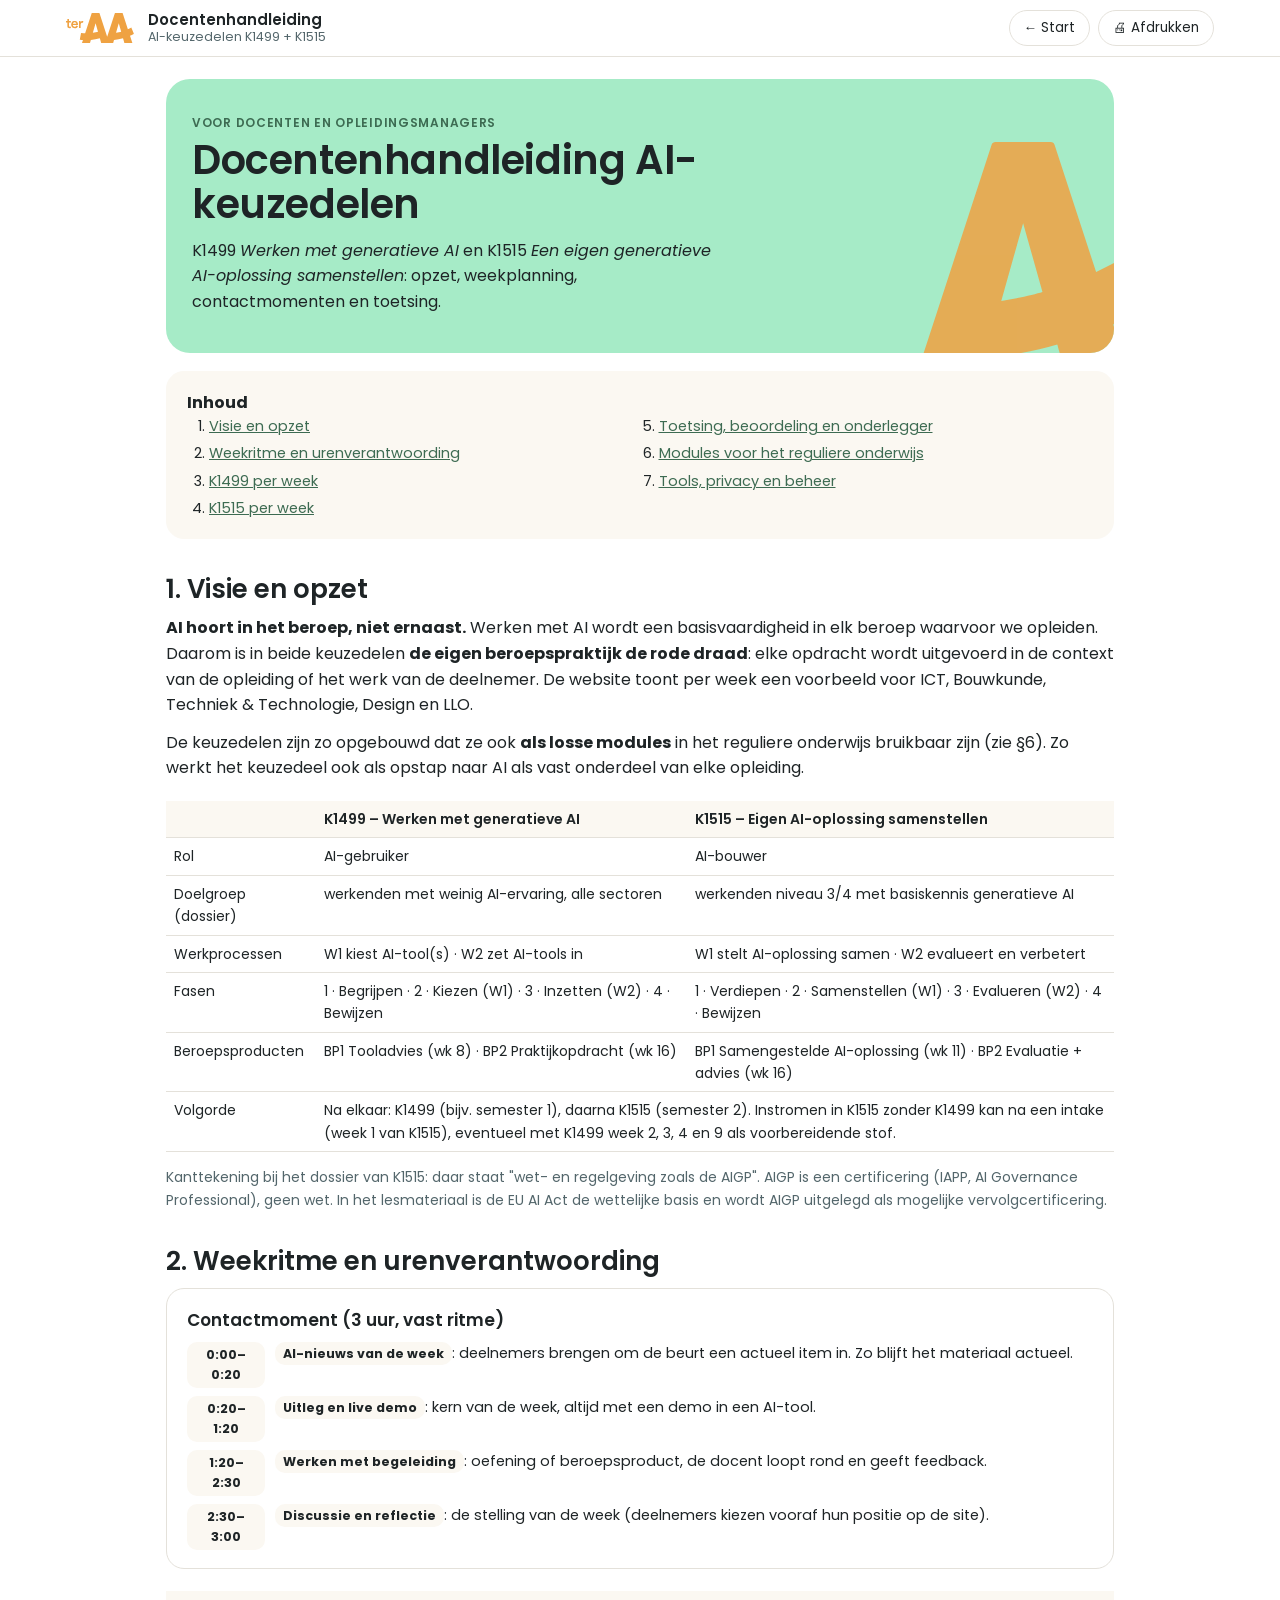
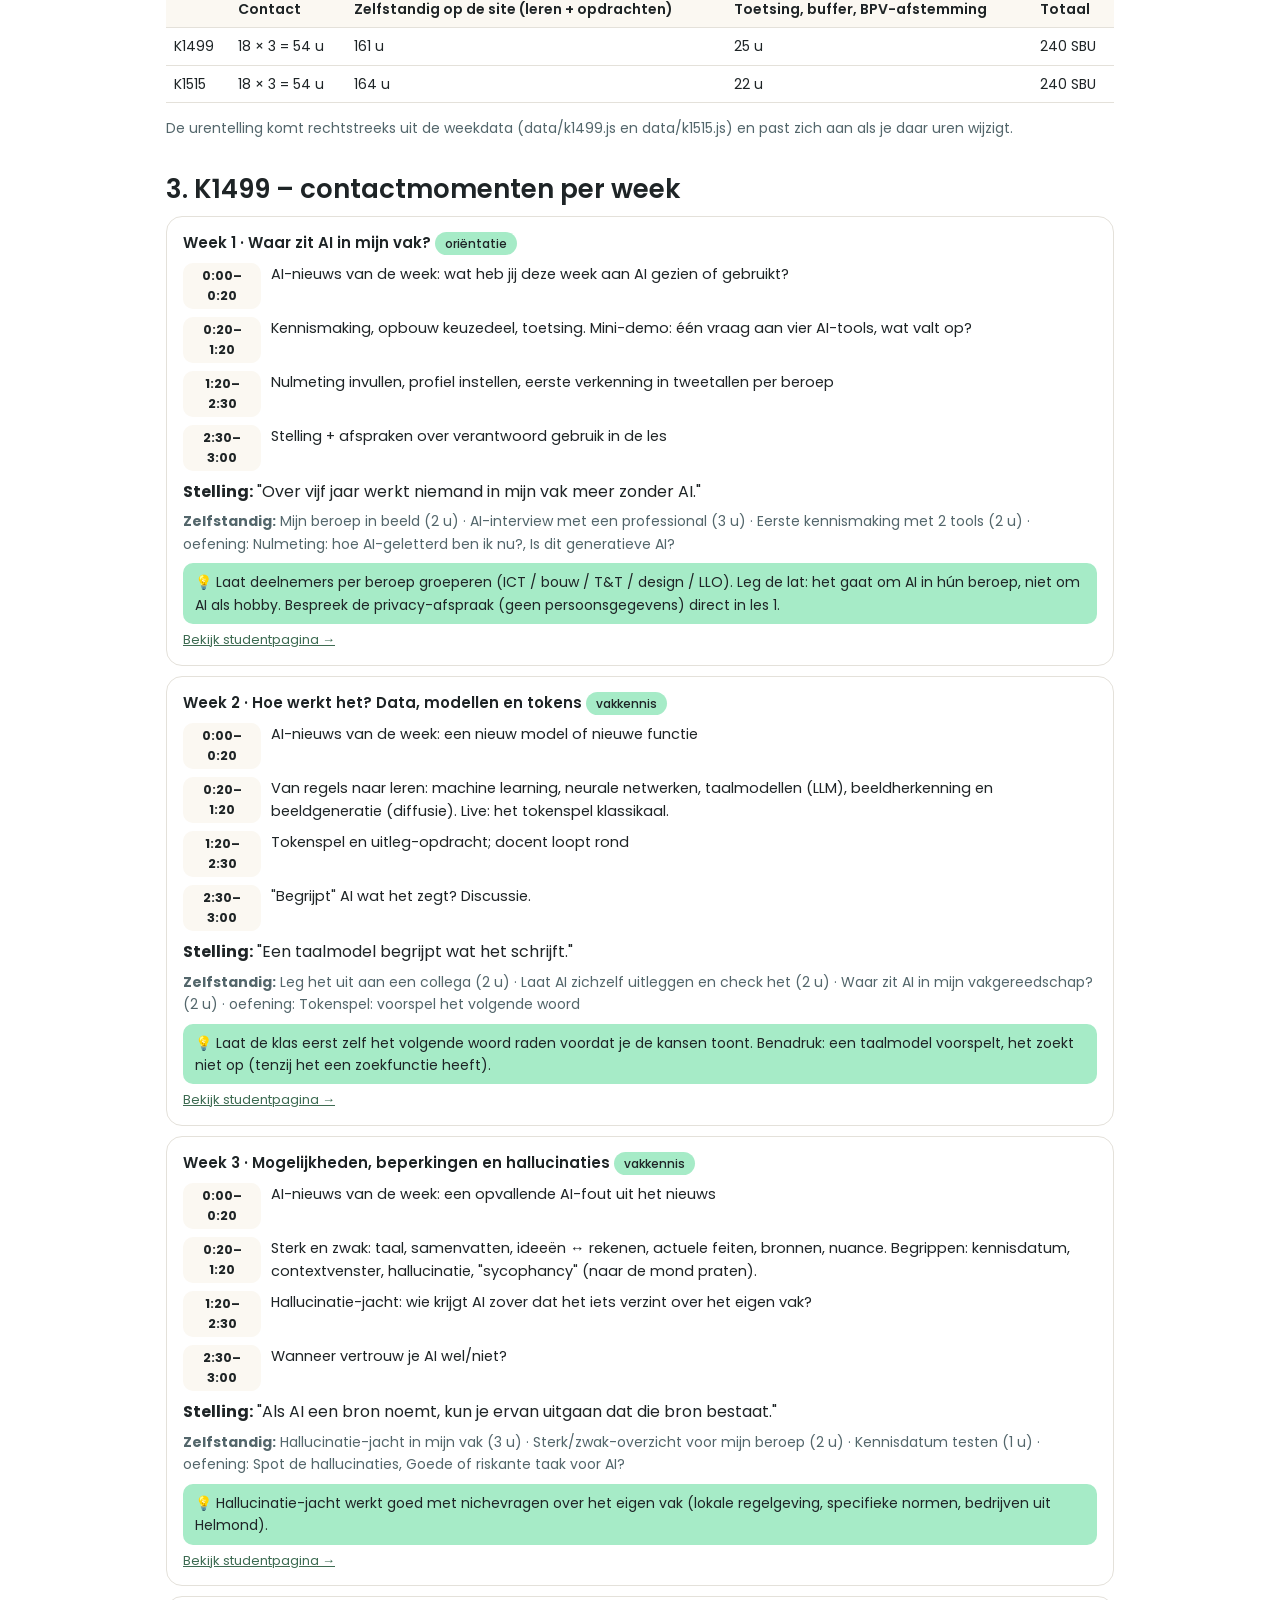
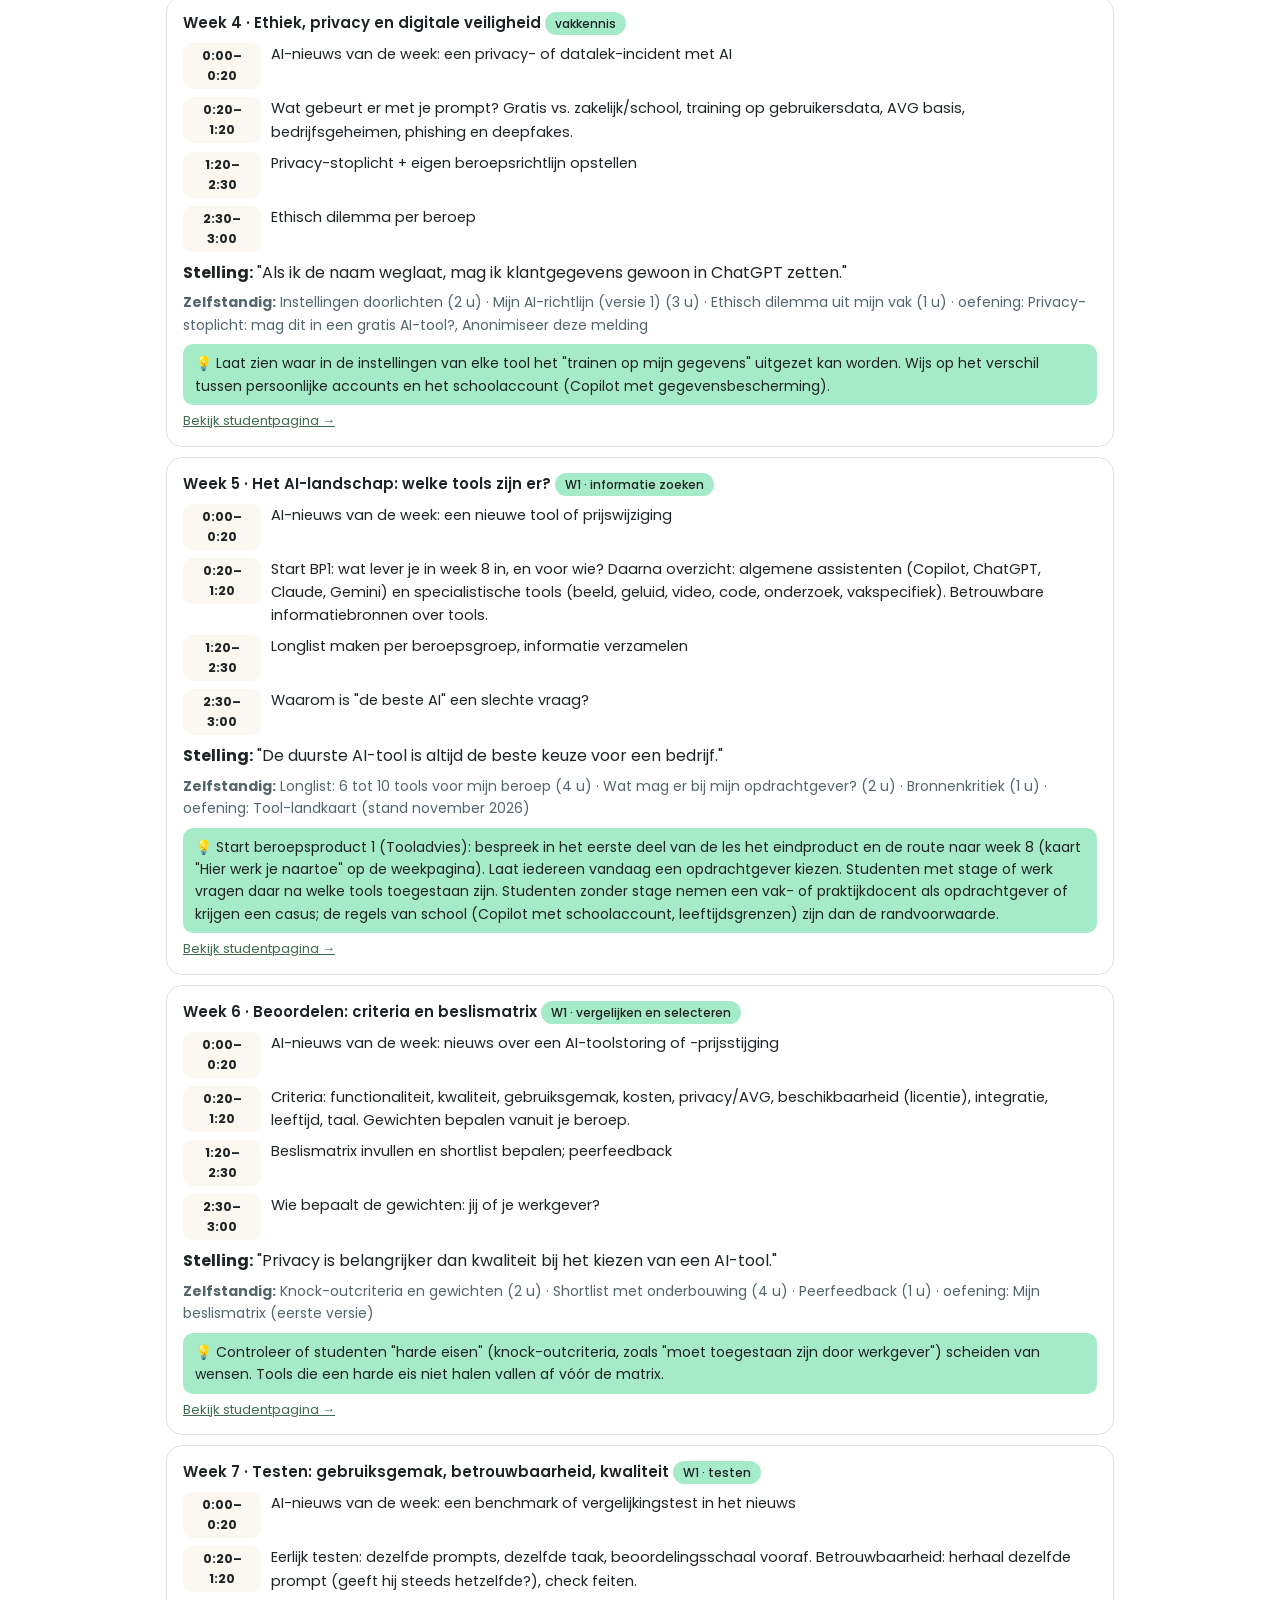
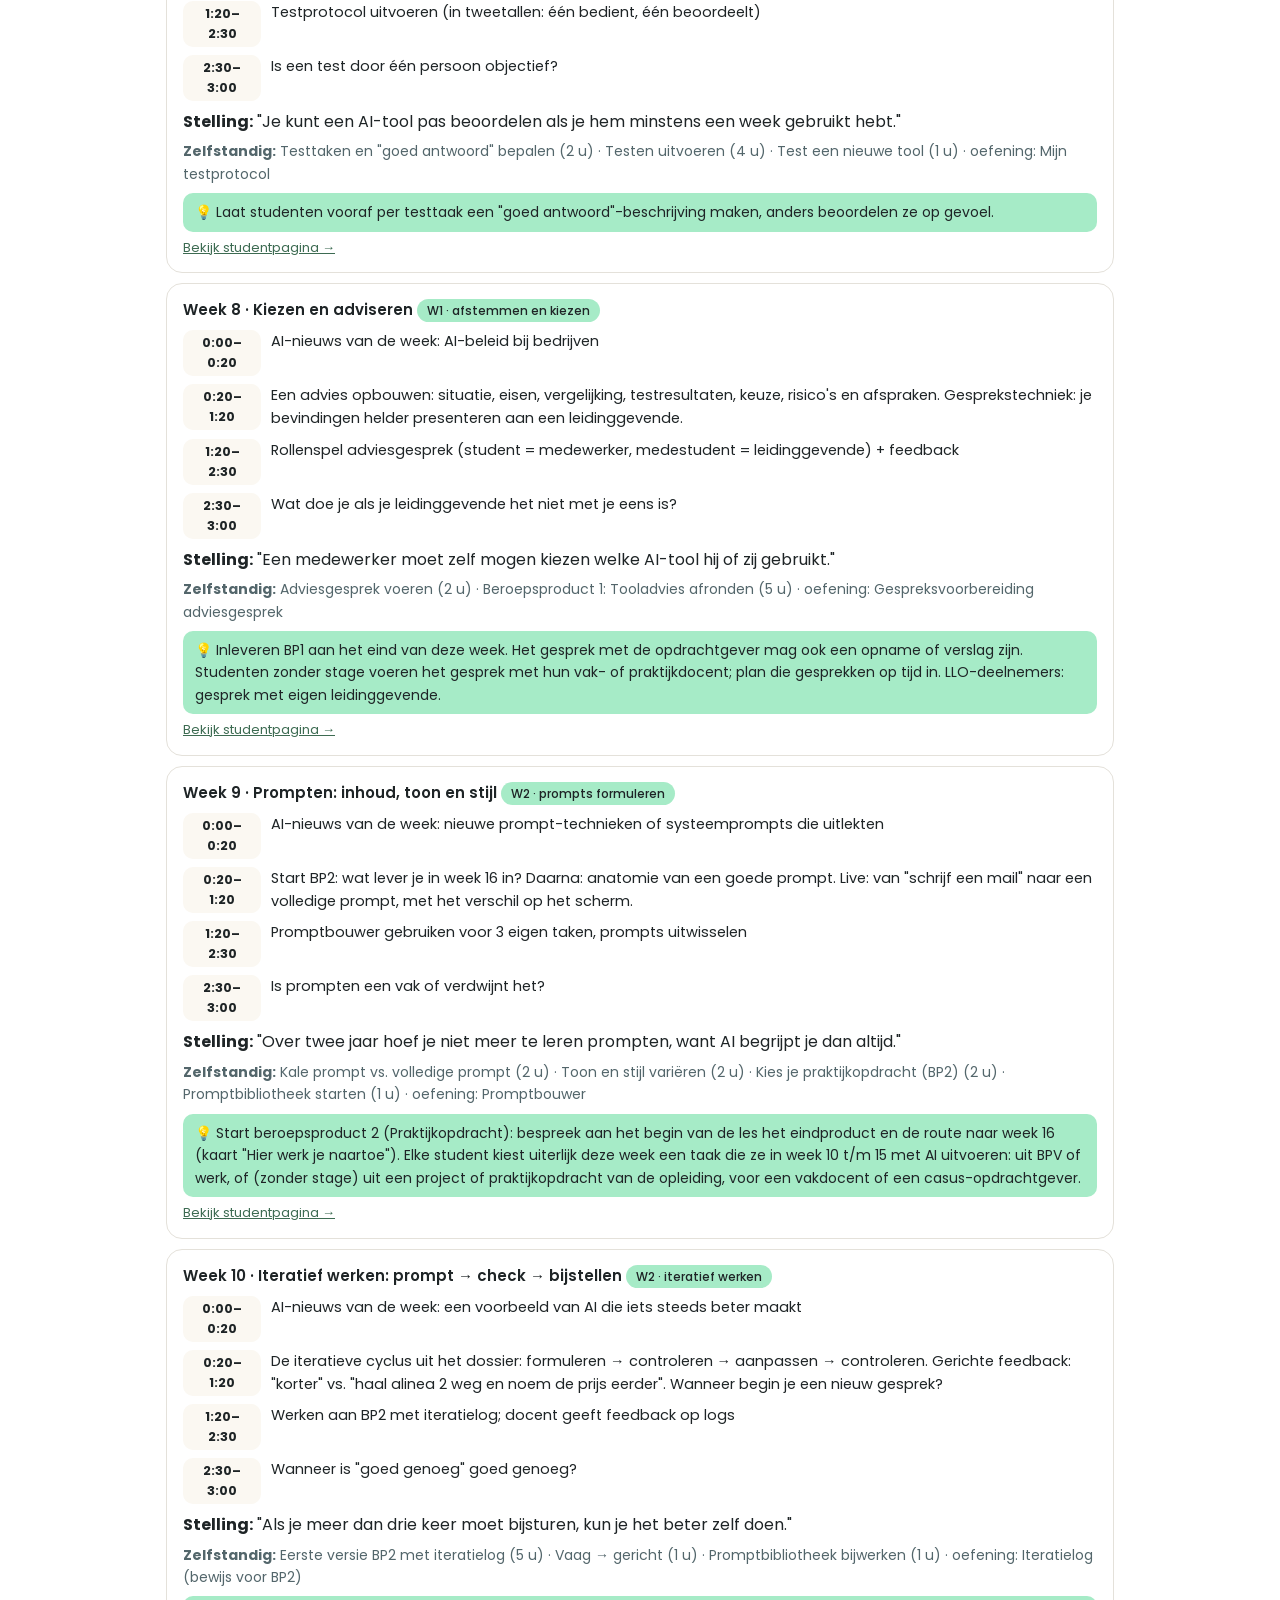
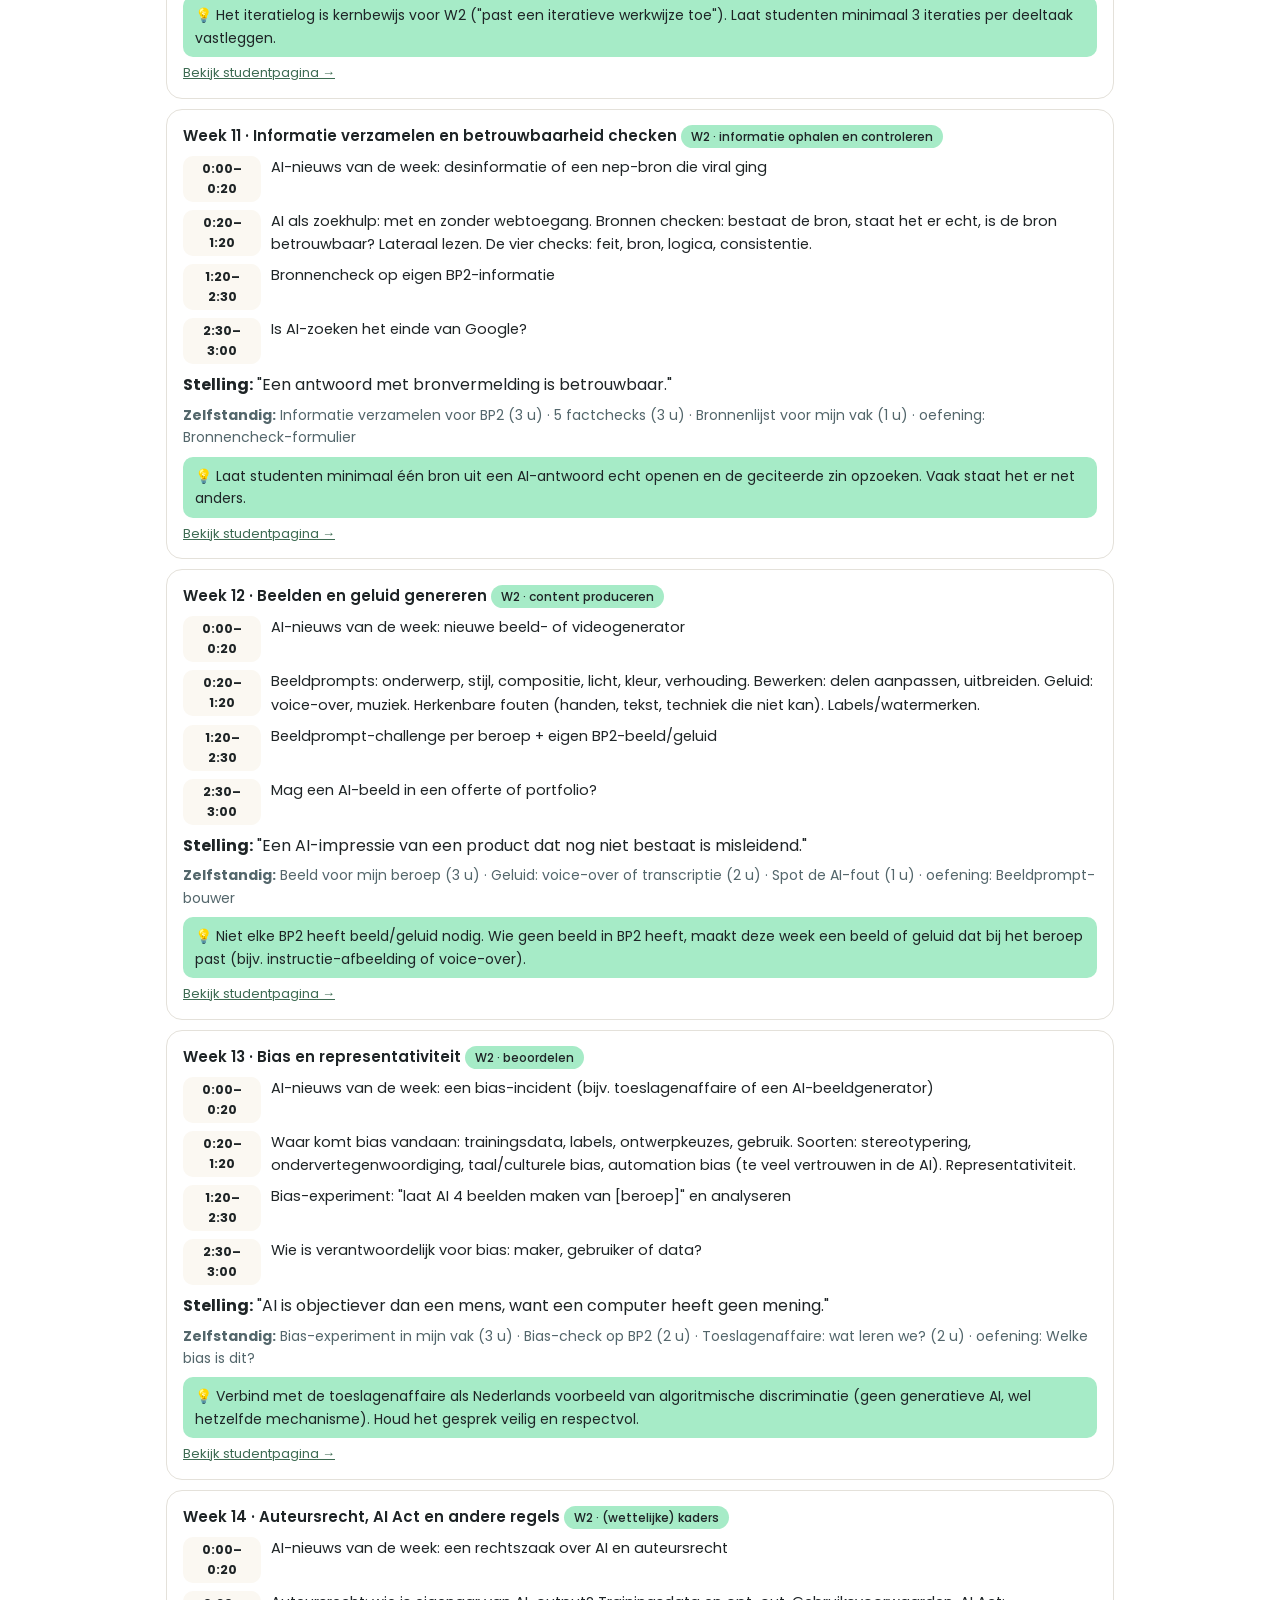
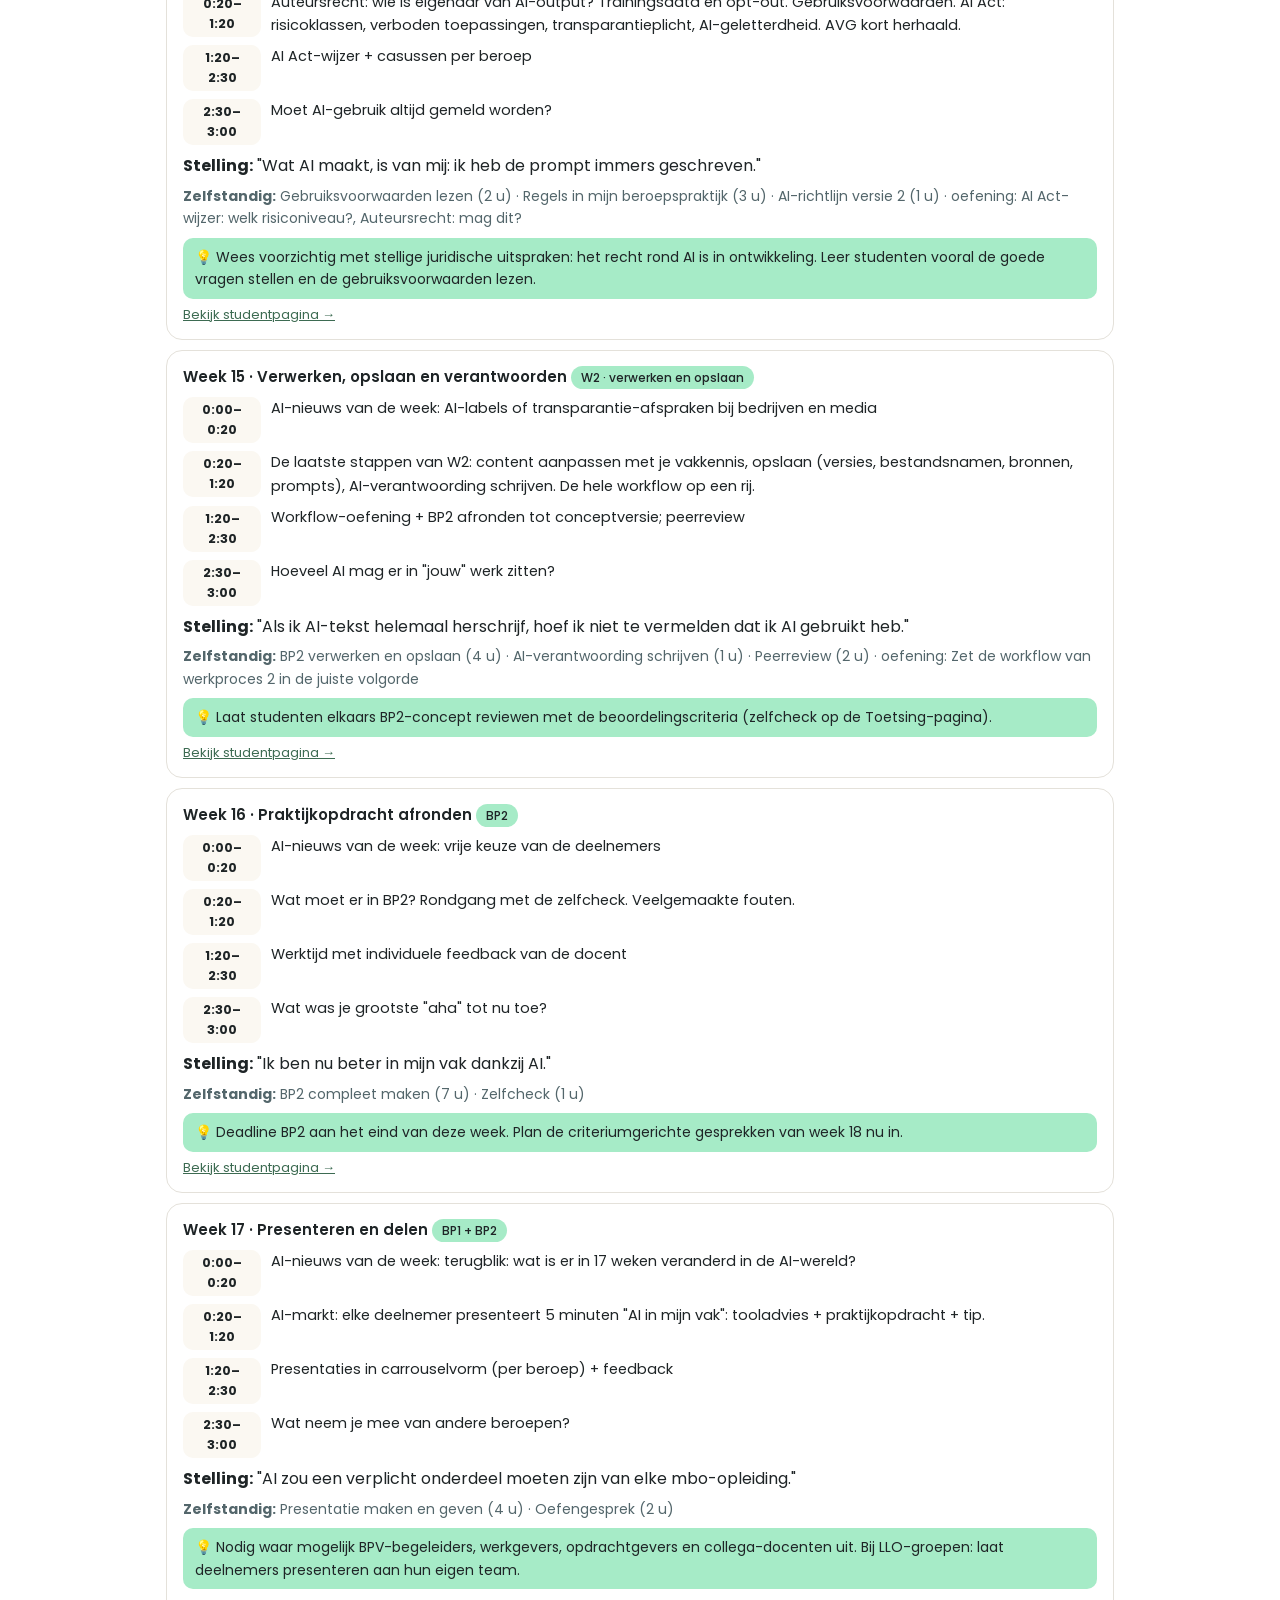
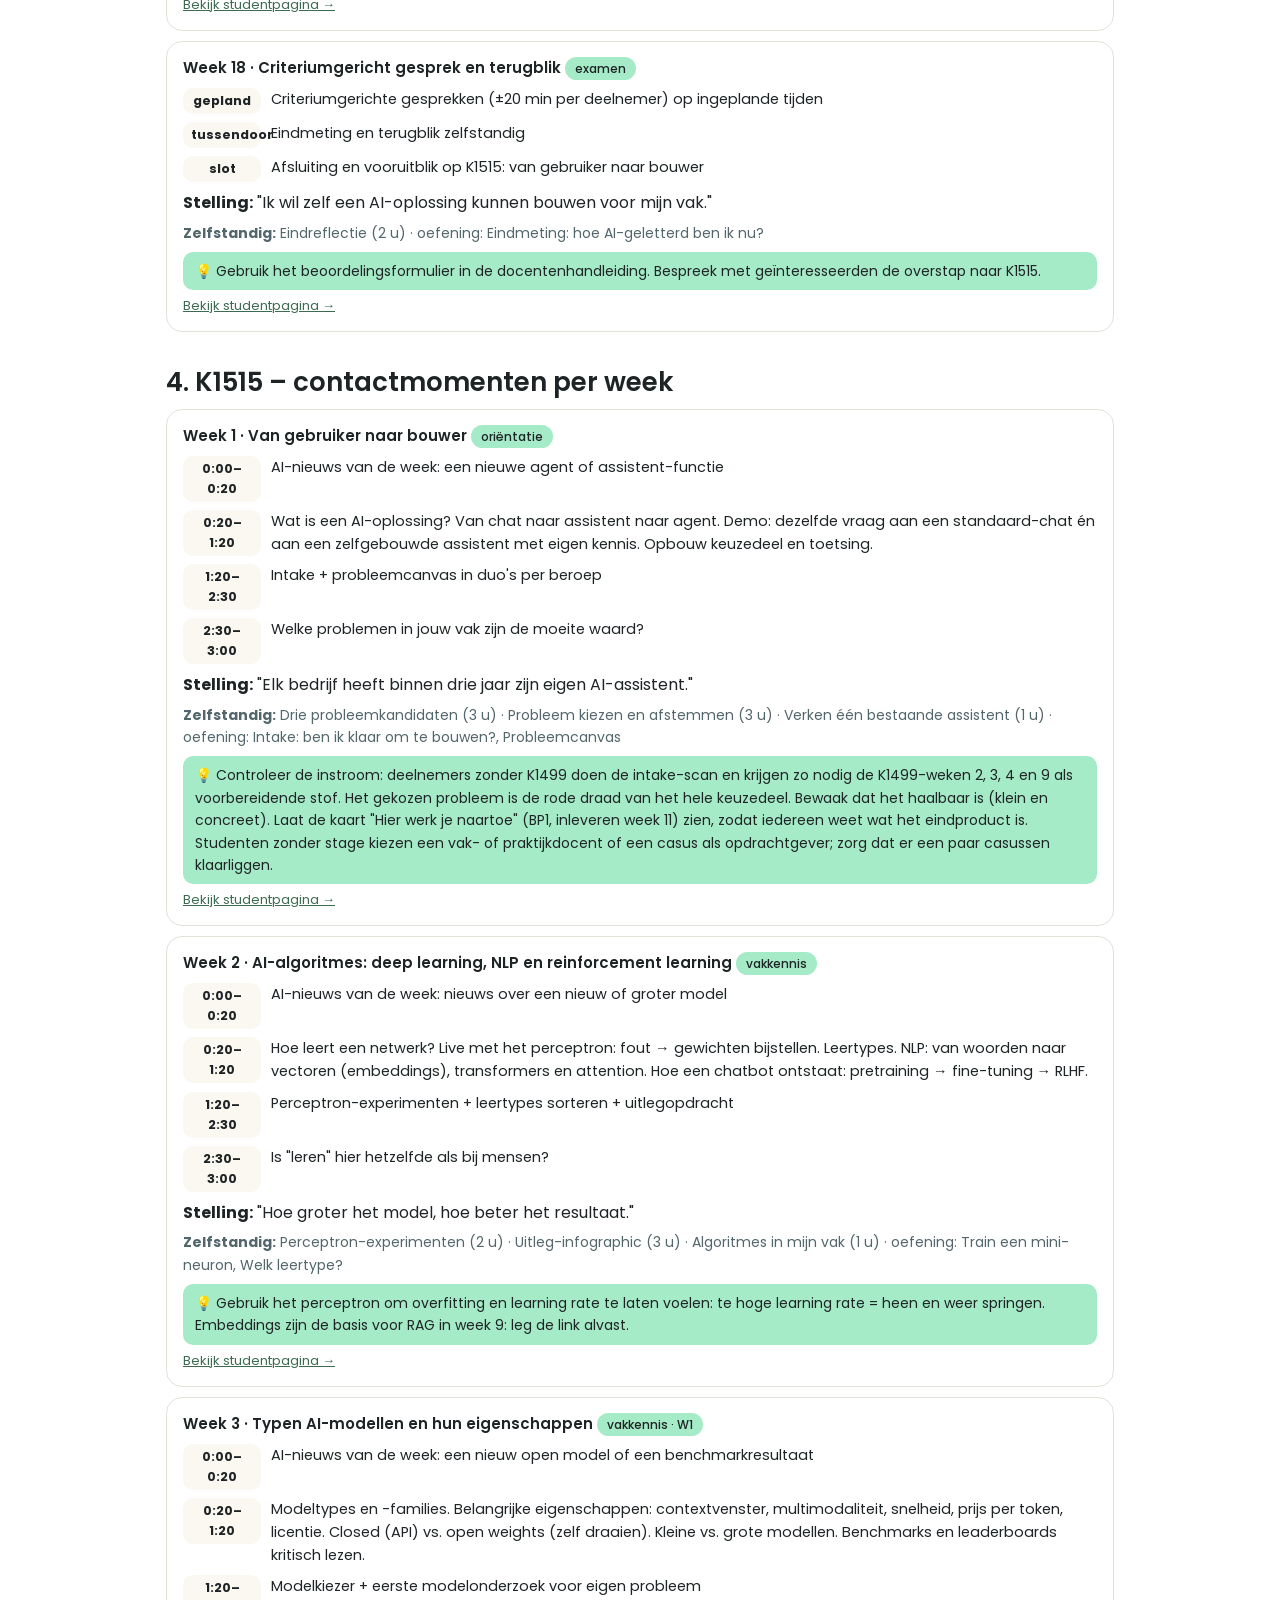
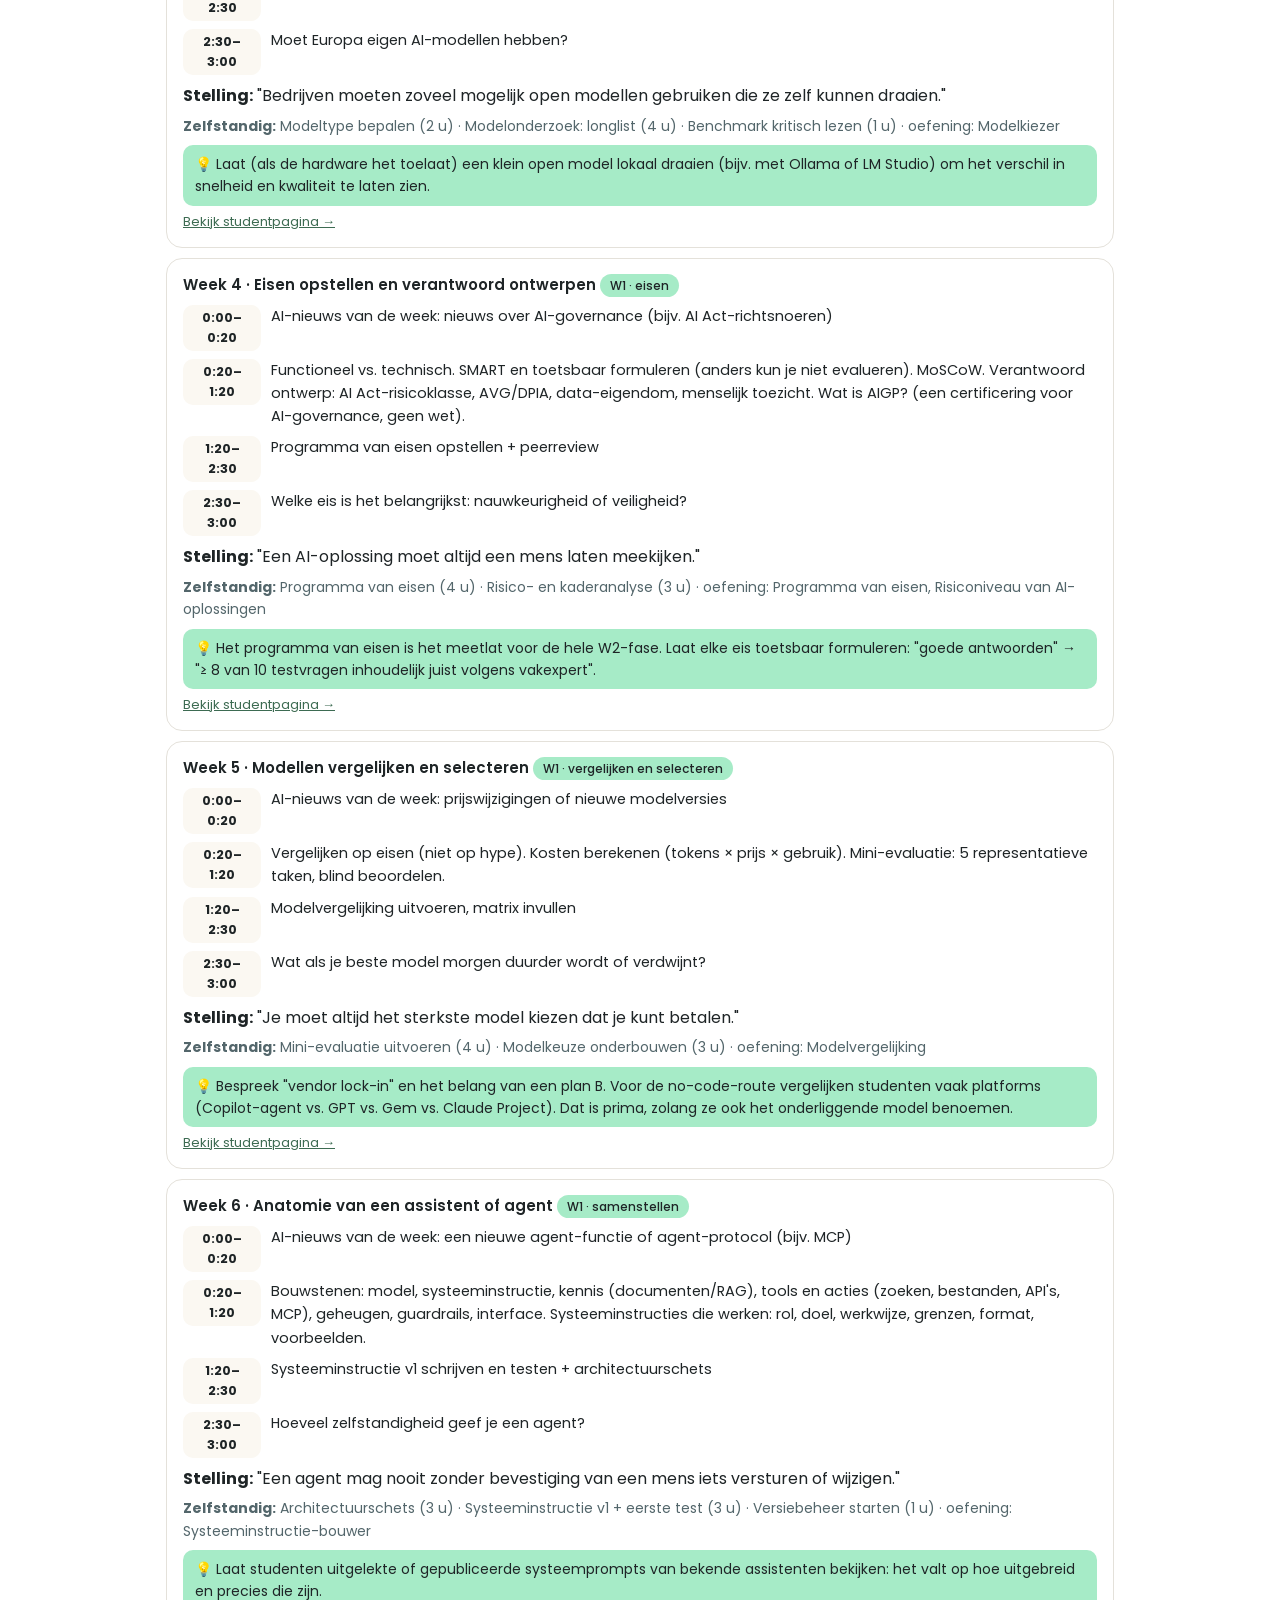
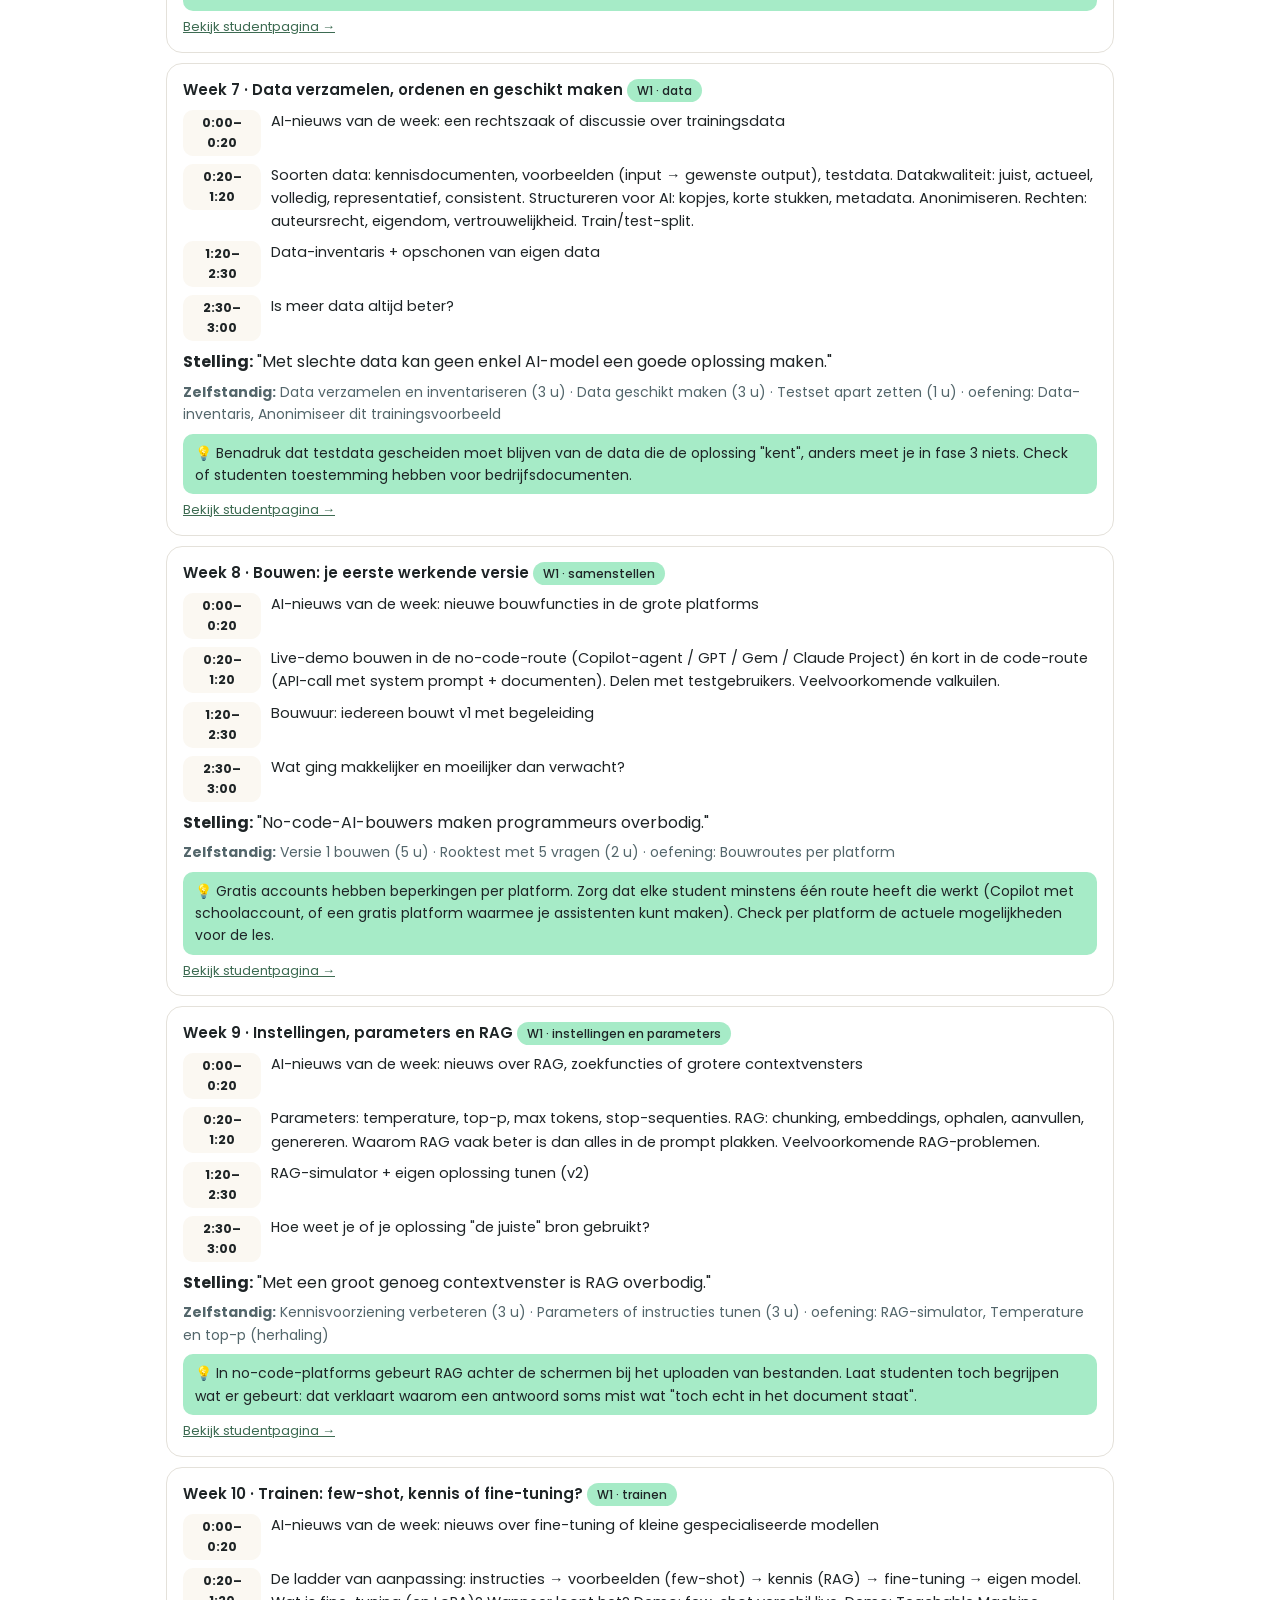
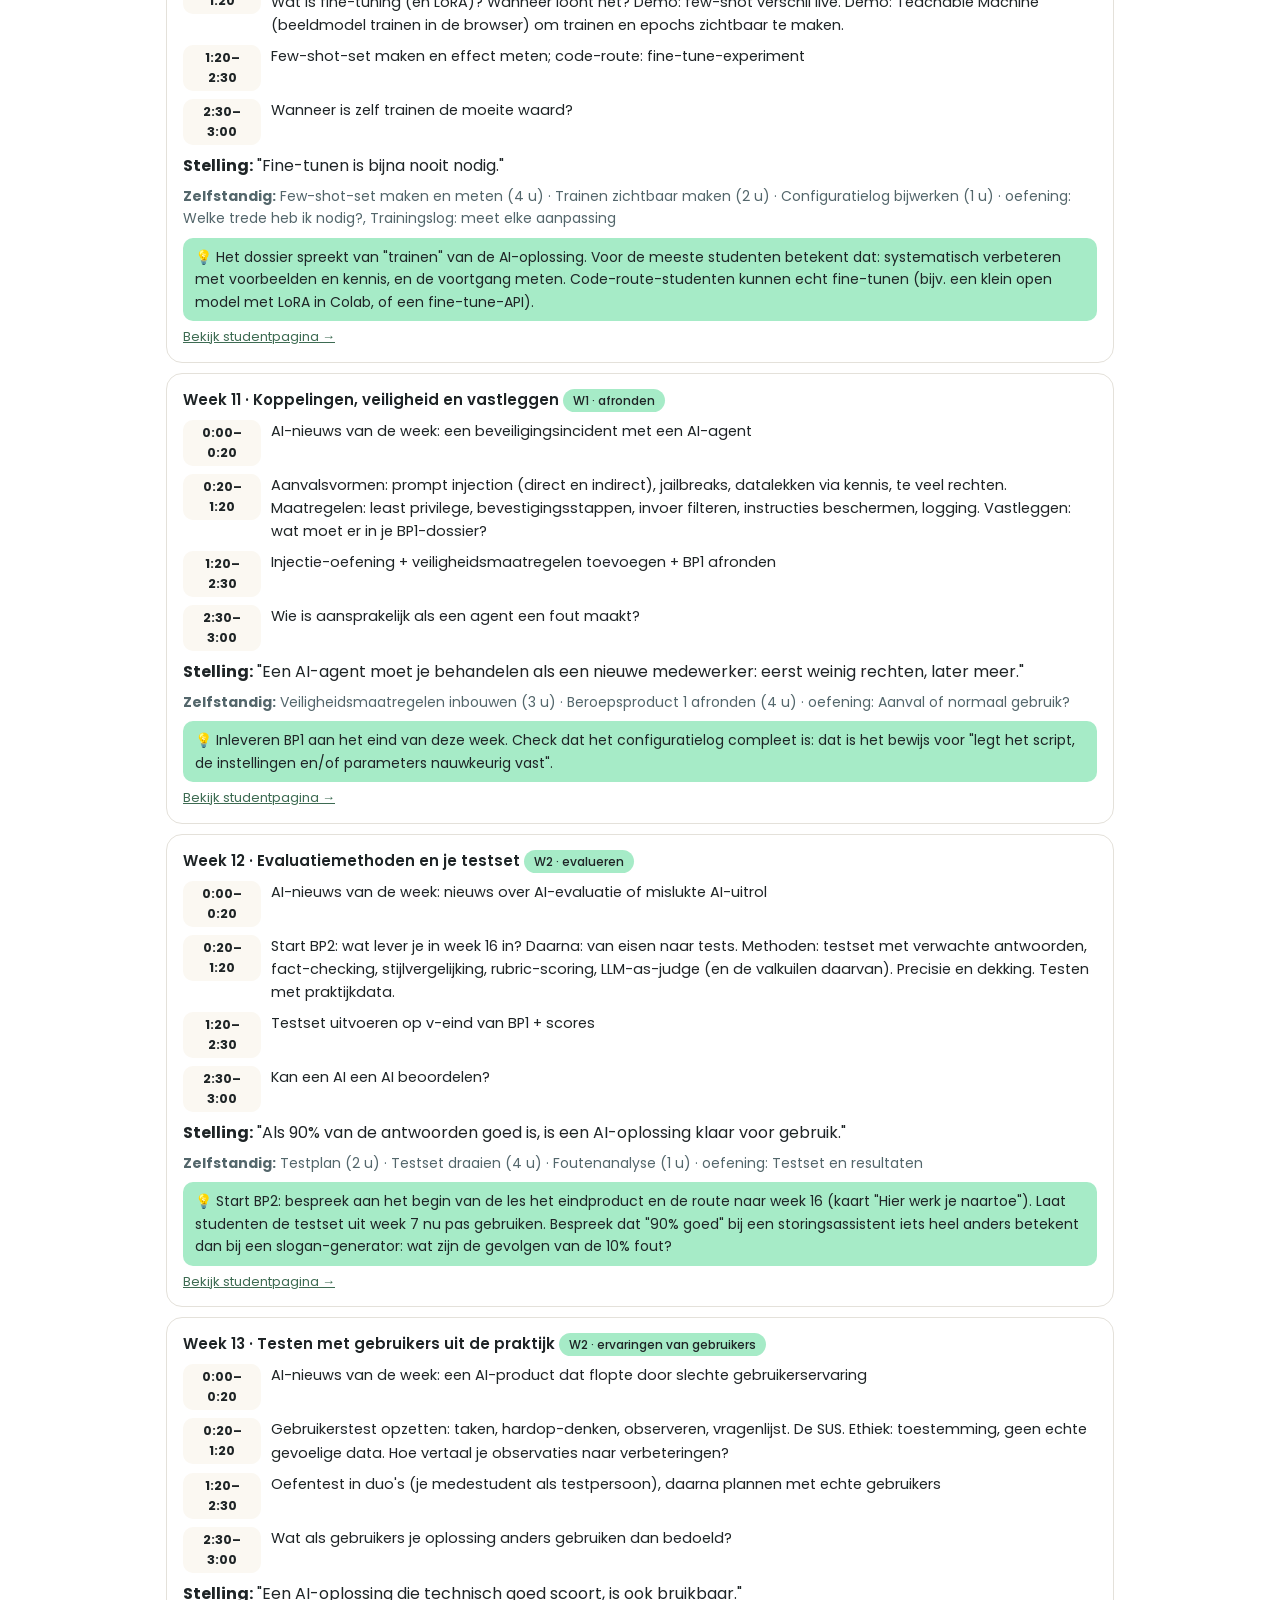
==== commit 5aea1a94: "Beoordeling 1-4 met onderlegger en cijfer per werkproces, eindproduct vooraf zichtbaar, lessen ook z" ====
--- a/docent.html
+++ b/docent.html
@@ -6,7 +6,7 @@
 <title>Docentenhandleiding AI-keuzedelen – Ter AA</title>
 <link rel="preconnect" href="https://fonts.googleapis.com">
 <link href="https://fonts.googleapis.com/css2?family=Poppins:wght@400;500;600;700&display=swap" rel="stylesheet">
-<link rel="stylesheet" href="assets/stijl.css">
+<link rel="stylesheet" href="assets/stijl.css?v=4">
 <link rel="icon" href="assets/a.svg" type="image/svg+xml">
 <style>
 .wrap{max-width:980px;margin:0 auto;padding:22px 16px 60px}
@@ -17,16 +17,24 @@
 .weekblok h4{margin:0 0 6px}
 .weekblok .tip{background:var(--l-mint);border-radius:10px;padding:8px 12px;font-size:14px;margin-top:8px}
 .form td.s{width:44px;text-align:center}
-.form td.s span{display:inline-block;width:18px;height:18px;border:1.5px solid var(--tekst);border-radius:4px}
+.form input[type=radio]{width:18px;height:18px;margin:0;accent-color:var(--d-groen);cursor:pointer}
+.form tr.totaal td{background:var(--vlak);font-size:14.5px}
+.onder td{font-size:13.5px;vertical-align:top;min-width:140px}
+.onder th{font-size:13px}
+.velden{display:flex;gap:22px;flex-wrap:wrap;font-size:14px;margin:6px 0 10px}
+.omreken{display:flex;flex-wrap:wrap;gap:4px;font-size:13px;margin:6px 0}
+.omreken span{background:var(--vlak);border-radius:8px;padding:3px 8px}
+.omreken span.vold{background:var(--l-mint)}
+.eind{font-size:16px}
 .tabsk{display:flex;gap:6px;margin:10px 0}
 @media print{.tabsk,.noprint{display:none}.weekblok{page-break-inside:avoid}}
 </style>
 </head>
 <body class="kd-docent">
-<script src="assets/logo.js"></script>
-<script src="assets/kern.js"></script>
-<script src="data/k1499.js"></script><script>window.KD1499 = window.KD;</script>
-<script src="data/k1515.js"></script><script>window.KD1515 = window.KD;</script>
+<script src="assets/logo.js?v=4"></script>
+<script src="assets/kern.js?v=4"></script>
+<script src="data/k1499.js?v=4"></script><script>window.KD1499 = window.KD;</script>
+<script src="data/k1515.js?v=4"></script><script>window.KD1515 = window.KD;</script>
 <div id="kop"></div>
 <div class="wrap" id="wrap"></div>
 <script>
@@ -42,25 +50,44 @@
   ${w.contact.docent?`<div class="tip">💡 ${esc(w.contact.docent)}</div>`:''}
   <p class="noprint" style="margin:6px 0 0;font-size:13px"><a href="${link}#w${w.nr}">Bekijk studentpagina →</a></p></div>`).join('');
 
-const formulier = (KD) => KD.toetsing.producten.map(p=>`<div class="kaart"><h3 style="margin-top:0">${p.ico} ${esc(p.naam)}</h3><p class="hint">${esc(p.dossier)} · inleveren week ${p.week}</p>
-  <div class="tabelwrap"><table class="tabel form"><tr><th>Gedragscriterium (kwalificatiedossier)</th><th>O</th><th>V</th><th>G</th><th>Toelichting / bewijs</th></tr>
-  ${p.criteria.map(c=>`<tr><td>${esc(c)}</td><td class="s"><span></span></td><td class="s"><span></span></td><td class="s"><span></span></td><td style="min-width:160px"></td></tr>`).join('')}</table></div></div>`).join('')
-  + `<div class="kaart vlak"><h3 style="margin-top:0">Criteriumgericht gesprek: vragenbank</h3><ol>${KD.toetsing.vragen.map(v=>`<li>${esc(v)}</li>`).join('')}</ol><p class="hint">${esc(KD.toetsing.norm)}</p></div>`;
+const N = AIKD.NIVEAUS;
+const omreken = n => { let s=''; for(let P=n;P<=4*n;P++){ const c = Math.round((1+9*(P-n)/(3*n))*10)/10; s+=`<span class="${c>=5.5?'vold':''}">${P} → ${c.toFixed(1).replace('.',',')}</span>`; } return s; };
+const formulier = (KD, kd) => {
+  const O = KD.toetsing.onderlegger||{}, ps = KD.toetsing.producten;
+  const ns = [...new Set(ps.map(p=>p.criteria.length))];
+  return ps.map(p=>{
+    const ond = O[p.id]||[], kort = p.naam.replace('Beroepsproduct ','BP'), n = p.criteria.length;
+    return `<div class="kaart"><h3 style="margin-top:0">${p.ico} Beoordelingsformulier ${esc(kort)}</h3><p class="hint">${esc(p.dossier)} · inleveren week ${p.week}</p>
+    <div class="velden"><span>Deelnemer: ____________________</span><span>Beoordelaar(s): ____________________</span><span>Datum: __________</span></div>
+    <div class="tabelwrap"><table class="tabel form" data-form="${kd}"><tr><th>Gedragscriterium (kwalificatiedossier)</th>${[1,2,3,4].map(i=>`<th title="${N[i-1]}">${i}</th>`).join('')}<th>Toelichting / bewijs</th></tr>
+    ${p.criteria.map((c,ci)=>`<tr><td>${esc(c)}${ond[ci]&&ond[ci].k?' <b>(kritisch)</b>':''}</td>${[1,2,3,4].map(i=>`<td class="s"><input type="radio" name="${kd}-${p.id}-${ci}" value="${i}" aria-label="score ${i}"></td>`).join('')}<td style="min-width:160px"></td></tr>`).join('')}
+    <tr class="totaal"><td colspan="6" data-uit="${kd}-${p.id}"></td></tr></table></div></div>
+    <details class="kaart"><summary><b>${p.ico} Beoordelaarsonderlegger ${esc(kort)}</b> <span class="hint">(wat hoort bij score 1, 2, 3 en 4?)</span></summary>
+    <div class="tabelwrap" style="margin-top:10px"><table class="tabel onder"><tr><th>Criterium en bewijs</th>${N.map((t,i)=>`<th>${i+1} · ${t}</th>`).join('')}</tr>
+    ${p.criteria.map((c,ci)=>{ const o = ond[ci]; return `<tr><td><b>${esc(c)}</b>${o?`<br><span class="hint">Bewijs: ${esc(o.b)}</span>`:''}${o&&o.k?' <span class="tag">kritisch</span>':''}</td>${o?o.n.map(t=>`<td>${esc(t)}</td>`).join(''):'<td colspan="4"></td>'}</tr>`; }).join('')}</table></div></details>`;
+  }).join('')
+  + `<div class="kaart vlak"><h3 style="margin-top:0">Eindcijfer</h3>
+    <p class="eind" data-eind="${kd}"></p>
+    <p class="hint">Eindcijfer keuzedeel (voorstel): het gemiddelde van de cijfers voor W1 en W2, op voorwaarde dat beide werkprocessen voldoende zijn.</p>
+    ${ns.map(n=>`<p style="margin:10px 0 2px"><b>Omrekentabel bij ${n} criteria</b> (punten → cijfer; groen = 5,5 of hoger)</p><div class="omreken">${omreken(n)}</div>`).join('')}
+    <button class="knop rand klein noprint" data-leeg="${kd}" style="margin-top:10px">Formulieren ${kd.toUpperCase()} leegmaken</button></div>`
+  + `<div class="kaart vlak"><h3 style="margin-top:0">Criteriumgericht gesprek: vragenbank</h3><ol>${KD.toetsing.vragen.map(v=>`<li>${esc(v)}</li>`).join('')}</ol></div>`;
+};
 
 const uren = KD => { const z = KD.weken.reduce((s,w)=>s+(w.urenLeren||0)+(w.opdrachten||[]).reduce((t,o)=>t+o.uren,0),0); return z; };
 
 document.getElementById('wrap').innerHTML = `
 <section class="hero" style="margin-top:0"><div class="grootA">${TERAA_A}</div>
   <span class="label">Voor docenten en opleidingsmanagers</span><h1>Docentenhandleiding AI-keuzedelen</h1>
-  <p>K1499 <i>Werken met generatieve AI</i> en K1515 <i>Een eigen generatieve AI-oplossing samenstellen</i>: opzet, weekplanning, contactmomenten, toetsing en LLO.</p></section>
+  <p>K1499 <i>Werken met generatieve AI</i> en K1515 <i>Een eigen generatieve AI-oplossing samenstellen</i>: opzet, weekplanning, contactmomenten en toetsing.</p></section>
 
 <div class="kaart vlak"><b>Inhoud</b><ol class="inhoudsopgave">
 <li><a href="#visie">Visie en opzet</a></li><li><a href="#uren">Weekritme en urenverantwoording</a></li><li><a href="#a">K1499 per week</a></li><li><a href="#b">K1515 per week</a></li>
-<li><a href="#toets">Toetsing en beoordelingsformulieren</a></li><li><a href="#llo">LLO: werkenden en collega's</a></li><li><a href="#modules">Modules voor het reguliere onderwijs</a></li><li><a href="#tools">Tools, privacy en beheer</a></li></ol></div>
+<li><a href="#toets">Toetsing, beoordeling en onderlegger</a></li><li><a href="#modules">Modules voor het reguliere onderwijs</a></li><li><a href="#tools">Tools, privacy en beheer</a></li></ol></div>
 
 <section id="visie"><h2>1. Visie en opzet</h2>
 <p><b>AI hoort in het beroep, niet ernaast.</b> Werken met AI wordt een basisvaardigheid in elk beroep waarvoor we opleiden. Daarom is in beide keuzedelen <b>de eigen beroepspraktijk de rode draad</b>: elke opdracht wordt uitgevoerd in de context van de opleiding of het werk van de deelnemer. De website toont per week een voorbeeld voor ICT, Bouwkunde, Techniek &amp; Technologie, Design en LLO.</p>
-<p>De keuzedelen zijn zo opgebouwd dat ze ook <b>als losse modules</b> in het reguliere onderwijs bruikbaar zijn (zie §7). Zo werkt het keuzedeel ook als opstap naar AI als vast onderdeel van elke opleiding.</p>
+<p>De keuzedelen zijn zo opgebouwd dat ze ook <b>als losse modules</b> in het reguliere onderwijs bruikbaar zijn (zie §6). Zo werkt het keuzedeel ook als opstap naar AI als vast onderdeel van elke opleiding.</p>
 <div class="tabelwrap"><table class="tabel"><tr><th></th><th>K1499 – Werken met generatieve AI</th><th>K1515 – Eigen AI-oplossing samenstellen</th></tr>
 <tr><td>Rol</td><td>AI-gebruiker</td><td>AI-bouwer</td></tr>
 <tr><td>Doelgroep (dossier)</td><td>werkenden met weinig AI-ervaring, alle sectoren</td><td>werkenden niveau 3/4 met basiskennis generatieve AI</td></tr>
@@ -81,22 +108,18 @@
 <section id="a"><h2>3. K1499 – contactmomenten per week</h2>${weken(A,'k1499.html')}</section>
 <section id="b"><h2>4. K1515 – contactmomenten per week</h2>${weken(B,'k1515.html')}</section>
 
-<section id="toets"><h2>5. Toetsing en beoordelingsformulieren</h2>
-<p>Per keuzedeel twee beroepsproducten (één per werkproces) en een criteriumgericht gesprek. De criteria zijn letterlijk de gedragscriteria uit het kwalificatiedossier. Het <b>logboek</b> dat deelnemers exporteren (prompts, iteraties, factchecks, testsets, configuratie) is het procesbewijs. <i>Dit is een voorstel. Het definitieve examenplan, de cesuur en de vaststelling liggen bij de examencommissie.</i></p>
+<section id="toets"><h2>5. Toetsing, beoordeling en onderlegger</h2>
+<p>Per keuzedeel twee beroepsproducten (één per werkproces) en een criteriumgericht gesprek. De criteria zijn letterlijk de gedragscriteria uit het kwalificatiedossier. Het <b>logboek</b> dat deelnemers exporteren (prompts, iteraties, factchecks, testsets, configuratie) is het procesbewijs.</p>
+<div class="kaart"><h3 style="margin-top:0">Zo beoordeel je</h3><ol>
+<li>Scoor elk gedragscriterium op een schaal van <b>1 tot 4</b>: ${N.map((t,i)=>`<b>${i+1}</b> = ${t.toLowerCase()}`).join(', ')}. De <b>beoordelaarsonderlegger</b> (onder elk formulier) beschrijft per criterium wat bij elke score hoort en waar je het bewijs vindt.</li>
+<li>Per werkproces volgt een <b>cijfer</b>: <code>1 + 9 × (punten − aantal criteria) / (3 × aantal criteria)</code>. Alles op 3 geeft een 7,0, alles op 4 een 10, gemiddeld 2,5 geeft een 5,5. Op het scherm rekent het formulier automatisch; op papier gebruik je de omrekentabel.</li>
+<li>Een werkproces is <b>voldoende</b> bij een cijfer van 5,5 of hoger, als geen enkel criterium een 1 heeft en het <b>kritische criterium</b> (werken volgens (wettelijke) kaders) minimaal een 3 is.</li>
+<li>Het <b>criteriumgericht gesprek</b> (week 18) bevestigt of corrigeert de scores: pas een score aan als het gesprek laat zien dat het bewijs niet (of juist wel) van de deelnemer zelf is.</li></ol>
+<p class="hint" style="margin:0"><i>Dit is een voorstel. Het definitieve examenplan, de cesuur en de vaststelling liggen bij de examencommissie.</i> Deelnemers zien dezelfde onderlegger op de pagina Toetsing en kunnen zichzelf vooraf scoren.</p></div>
 <div class="tabsk"><button class="chip aan" data-t="ta">K1499</button><button class="chip" data-t="tb">K1515</button></div>
-<div id="ta">${formulier(A)}</div><div id="tb" hidden>${formulier(B)}</div></section>
+<div id="ta">${formulier(A,'k1499')}</div><div id="tb" hidden>${formulier(B,'k1515')}</div></section>
 
-<section id="llo"><h2>6. LLO: werkenden, collega's en externen</h2>
-<div class="kaart"><ul>
-<li><b>Certificaat</b>: beide keuzedelen hebben een certificaat (ingangsdatum 01-05-2026) en kunnen onder voorwaarden in de derde leerweg worden aangeboden.</li>
-<li><b>Contactmoment</b>: eventueel als avondvariant (bijv. 18:30–21:30) of hybride. Het weekritme blijft gelijk.</li>
-<li><b>Eigen werk = BPV</b>: de "beroepspraktijk" is de eigen werkplek. Het afstemmingsgesprek voert de deelnemer met de eigen leidinggevende of een collega.</li>
-<li><b>Docenten van andere teams</b>: profiel "LLO" kiezen. Een interessante variant is als praktijkopdracht een AI-onderdeel ontwerpen voor de eigen les (K1499) of een assistent voor het eigen vak bouwen (K1515). Zo komt AI direct in het reguliere onderwijs terecht.</li>
-<li><b>Vrijstelling/instroom</b>: ervaren deelnemers kunnen K1499 week 1–4 versneld doorlopen (de check per week laat zien of de kennis er is). Instromen in K1515 gaat via de intake.</li>
-<li><b>Tools</b>: werkenden gebruiken de tools die hun eigen organisatie toestaat. Dat is meteen een knock-outcriterium in het tooladvies.</li>
-</ul></div></section>
-
-<section id="modules"><h2>7. Modules voor het reguliere onderwijs</h2>
+<section id="modules"><h2>6. Modules voor het reguliere onderwijs</h2>
 <p>Deze weken werken ook los, als les of mini-module in een reguliere opleiding (alle stof en oefeningen staan open op de site):</p>
 <div class="tabelwrap"><table class="tabel"><tr><th>Module</th><th>Weken</th><th>Past bij</th></tr>
 <tr><td>Hoe werkt AI? (tokens, hallucinaties)</td><td><a href="k1499.html#w2">K1499 wk 2</a> + <a href="k1499.html#w3">3</a></td><td>elke opleiding, leerjaar 1</td></tr>
@@ -109,7 +132,7 @@
 <tr><td>Hoe leert een neuraal netwerk?</td><td><a href="k1515.html#w2">K1515 wk 2</a></td><td>ICT, Techniek &amp; Technologie</td></tr>
 <tr><td>AI testen en evalueren</td><td><a href="k1515.html#w12">K1515 wk 12</a></td><td>ICT (testen), kwaliteitszorg</td></tr></table></div></section>
 
-<section id="tools"><h2>8. Tools, privacy en beheer</h2>
+<section id="tools"><h2>7. Tools, privacy en beheer</h2>
 <div class="kaart"><ul>
 <li><b>Basis</b>: Microsoft Copilot met het schoolaccount (gegevensbescherming). Daarnaast ChatGPT, Claude en Gemini in de gratis versie. Opdrachten met <span class="tag pro">PRO</span> zijn optioneel voor deelnemers met een betaalde versie.</li>
 <li><b>Leeftijd</b>: minimumleeftijden verschillen per tool (claude.ai is 18+). Laat minderjarige studenten tools gebruiken die voor hun leeftijd zijn toegestaan, en standaard Copilot met het schoolaccount.</li>
@@ -118,6 +141,29 @@
 <li><b>Inhoud aanpassen</b>: alle weekinhoud staat in <code>data/k1499.js</code> en <code>data/k1515.js</code> (één object per week: doelen, contactmoment, uitleg, oefening, opdrachten, contextvoorbeelden, quiz). Aanpassen kan direct in GitHub. Er is geen build-stap nodig.</li>
 </ul></div></section>`;
 
+const reken = kd => {
+  const KD = kd==='k1499' ? A : B, O = KD.toetsing.onderlegger||{};
+  const res = KD.toetsing.producten.map(p=>{
+    const sc = p.criteria.map((c,ci)=>+((document.querySelector(`input[name="${kd}-${p.id}-${ci}"]:checked`)||{}).value||0));
+    const r = AIKD.berekenCijfer(sc, O[p.id]), el = document.querySelector(`[data-uit="${kd}-${p.id}"]`);
+    el.innerHTML = r
+      ? `Punten: <b>${r.P}</b> van ${r.max} · Cijfer werkproces: <b>${r.tekst}</b> · <b>${r.ok?'voldoende':'onvoldoende'}</b>${r.een?' (er staat een 1)':''}${r.krit?' (kritisch criterium lager dan 3)':''}`
+      : `Punten: ____ van ${4*sc.length} · Cijfer werkproces: ____ · Voldoende: ja / nee <span class="noprint hint">(${sc.filter(Boolean).length} van ${sc.length} ingevuld)</span>`;
+    return r;
+  });
+  const e = document.querySelector(`[data-eind="${kd}"]`);
+  if(res.every(Boolean)){
+    const gem = Math.round(res.reduce((s,r)=>s+r.c,0)/res.length*10)/10;
+    e.innerHTML = res.map((r,i)=>`W${i+1}: <b>${r.tekst}</b>`).join(' · ') + ` · Keuzedeel: <b>${res.every(r=>r.ok) ? gem.toFixed(1).replace('.',',')+' (behaald)' : 'niet behaald'}</b>`;
+  } else e.innerHTML = `W1: ____ · W2: ____ · Eindcijfer keuzedeel: ____`;
+};
+['k1499','k1515'].forEach(kd=>{
+  reken(kd);
+  document.querySelectorAll(`table[data-form="${kd}"]`).forEach(t=>t.addEventListener('change',()=>reken(kd)));
+  document.querySelector(`[data-leeg="${kd}"]`).onclick = ()=>{ document.querySelectorAll(`input[name^="${kd}-"]`).forEach(i=>i.checked=false); reken(kd); };
+});
+
+window.addEventListener('beforeprint',()=>document.querySelectorAll('details').forEach(d=>d.open=true));
 document.querySelectorAll('[data-t]').forEach(b=>b.onclick=()=>{ document.querySelectorAll('[data-t]').forEach(x=>x.classList.toggle('aan',x===b)); document.getElementById('ta').hidden = b.dataset.t!=='ta'; document.getElementById('tb').hidden = b.dataset.t!=='tb'; });
 })();
 </script>
--- a/assets/stijl.css
+++ b/assets/stijl.css
@@ -215,3 +215,18 @@
 @media print{.top,.zij,.navbar{display:none}main{padding:0}.shell{display:block}}
 
 .top .logo,.hero .grootA,.tegel .grootA{color:var(--basis)}
+
+/* eindproduct en beoordeling */
+.kaart.eindproduct{border:2px solid var(--accent);box-shadow:0 0 0 4px var(--accent-l)}
+.kaart.eindproduct .tijdlijn div{grid-template-columns:92px 1fr}
+.kaart.bouwbalk{padding:11px 16px;font-size:14.5px}
+.crit{display:flex;gap:12px;align-items:flex-start;border-top:1px solid var(--lijn);padding:8px 0}
+.crit details{flex:1;font-size:14.5px}
+.crit summary{cursor:pointer}
+.crit .scores{display:flex;gap:4px;flex-shrink:0}
+.crit .chip{min-width:34px;padding-left:0;padding-right:0;justify-content:center}
+.niv{list-style:none;padding:0;margin:4px 0 6px}
+.niv li{display:flex;gap:8px;margin:4px 0;font-size:14px}
+.niv li b{flex:0 0 22px;height:22px;border-radius:50%;background:var(--vlak);text-align:center;line-height:22px;font-size:12.5px}
+.cijfer{background:var(--vlak);border-radius:12px;padding:10px 14px;margin:10px 0 0;font-size:14.5px}
+@media(max-width:600px){.crit{flex-direction:column;gap:6px}}
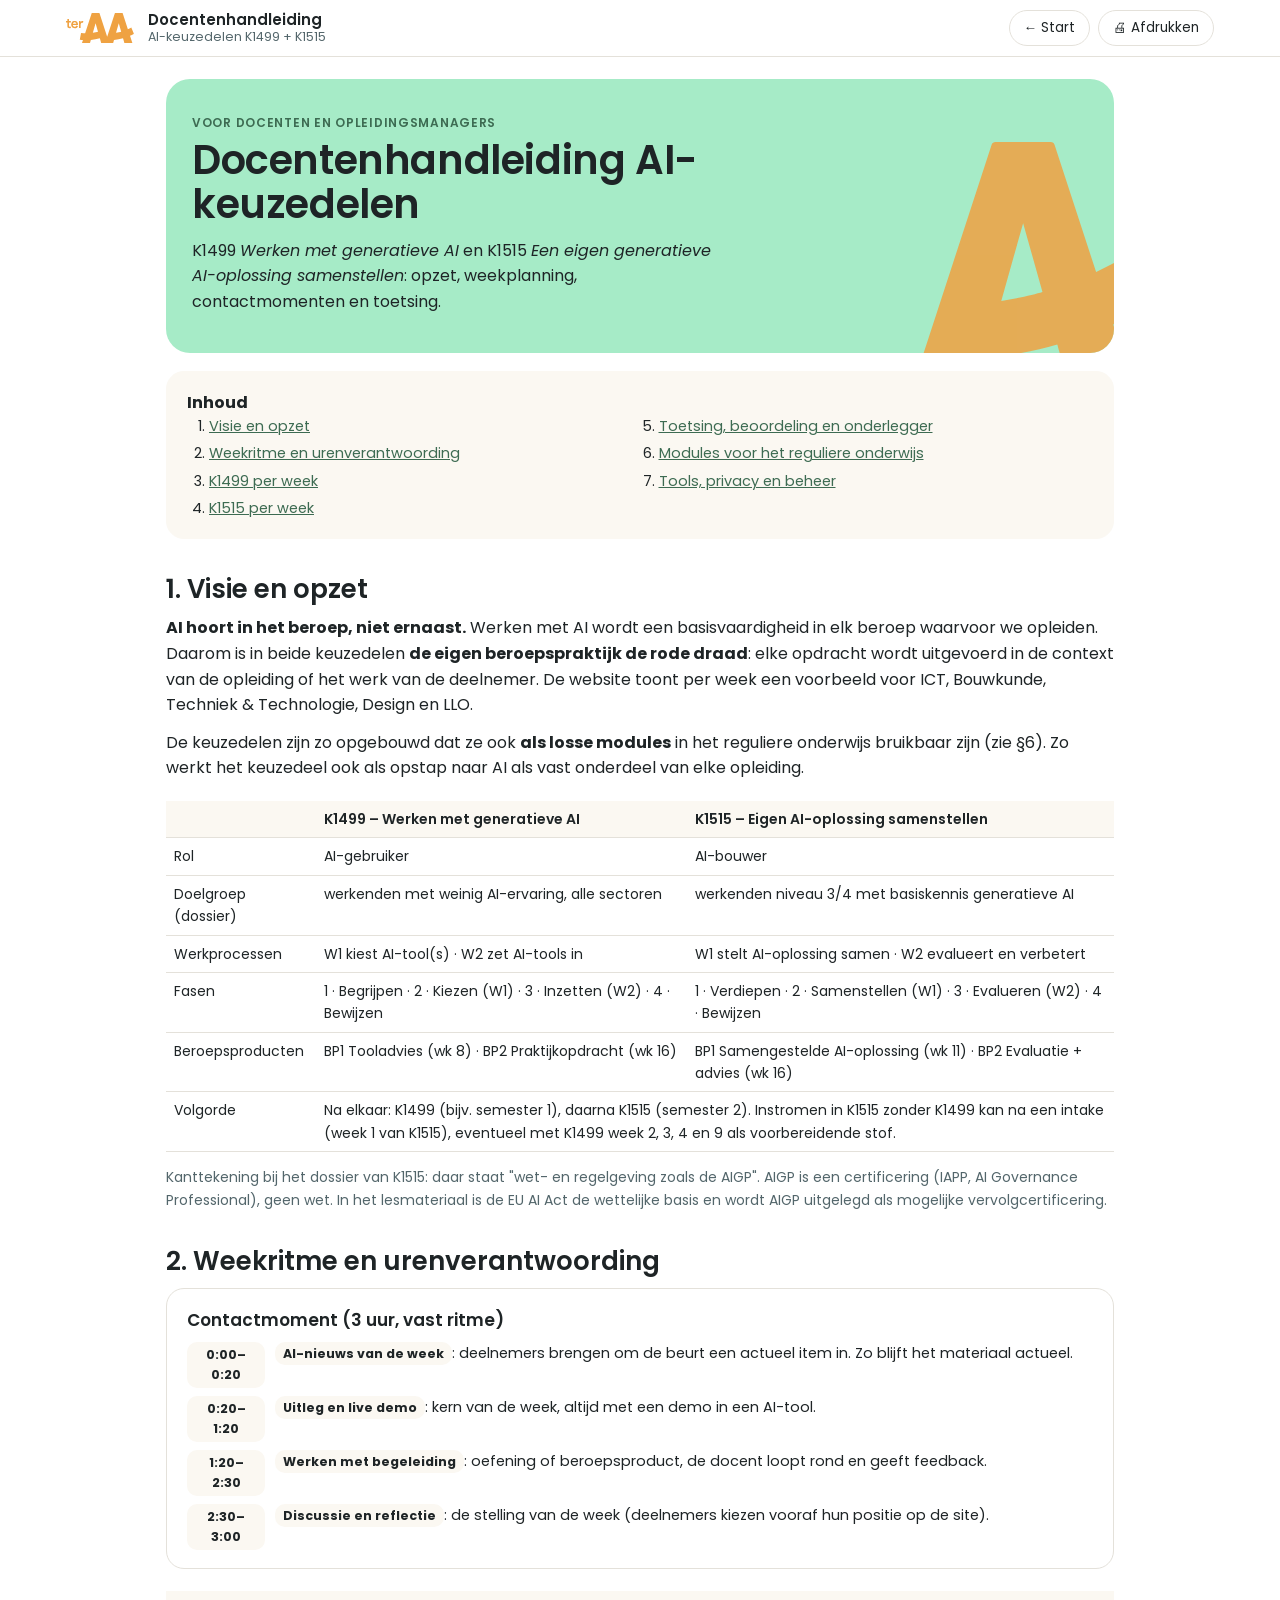
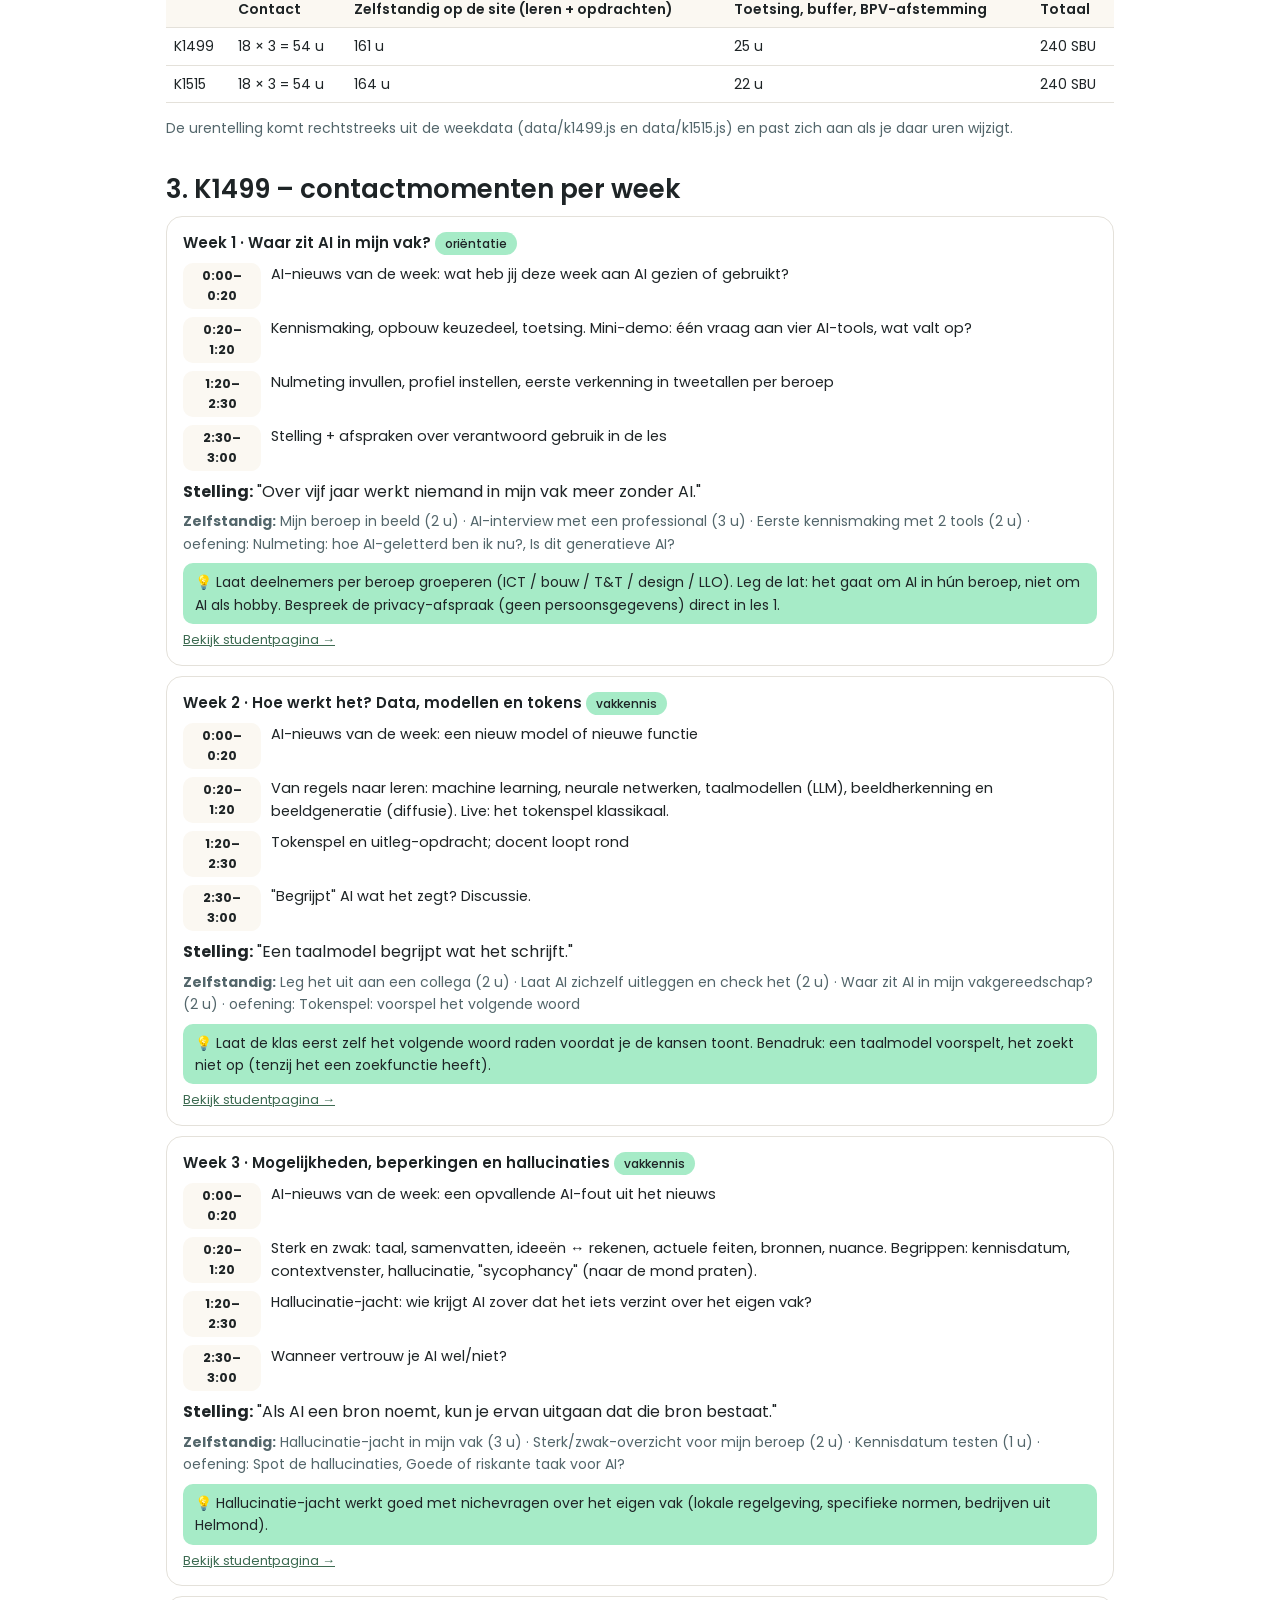
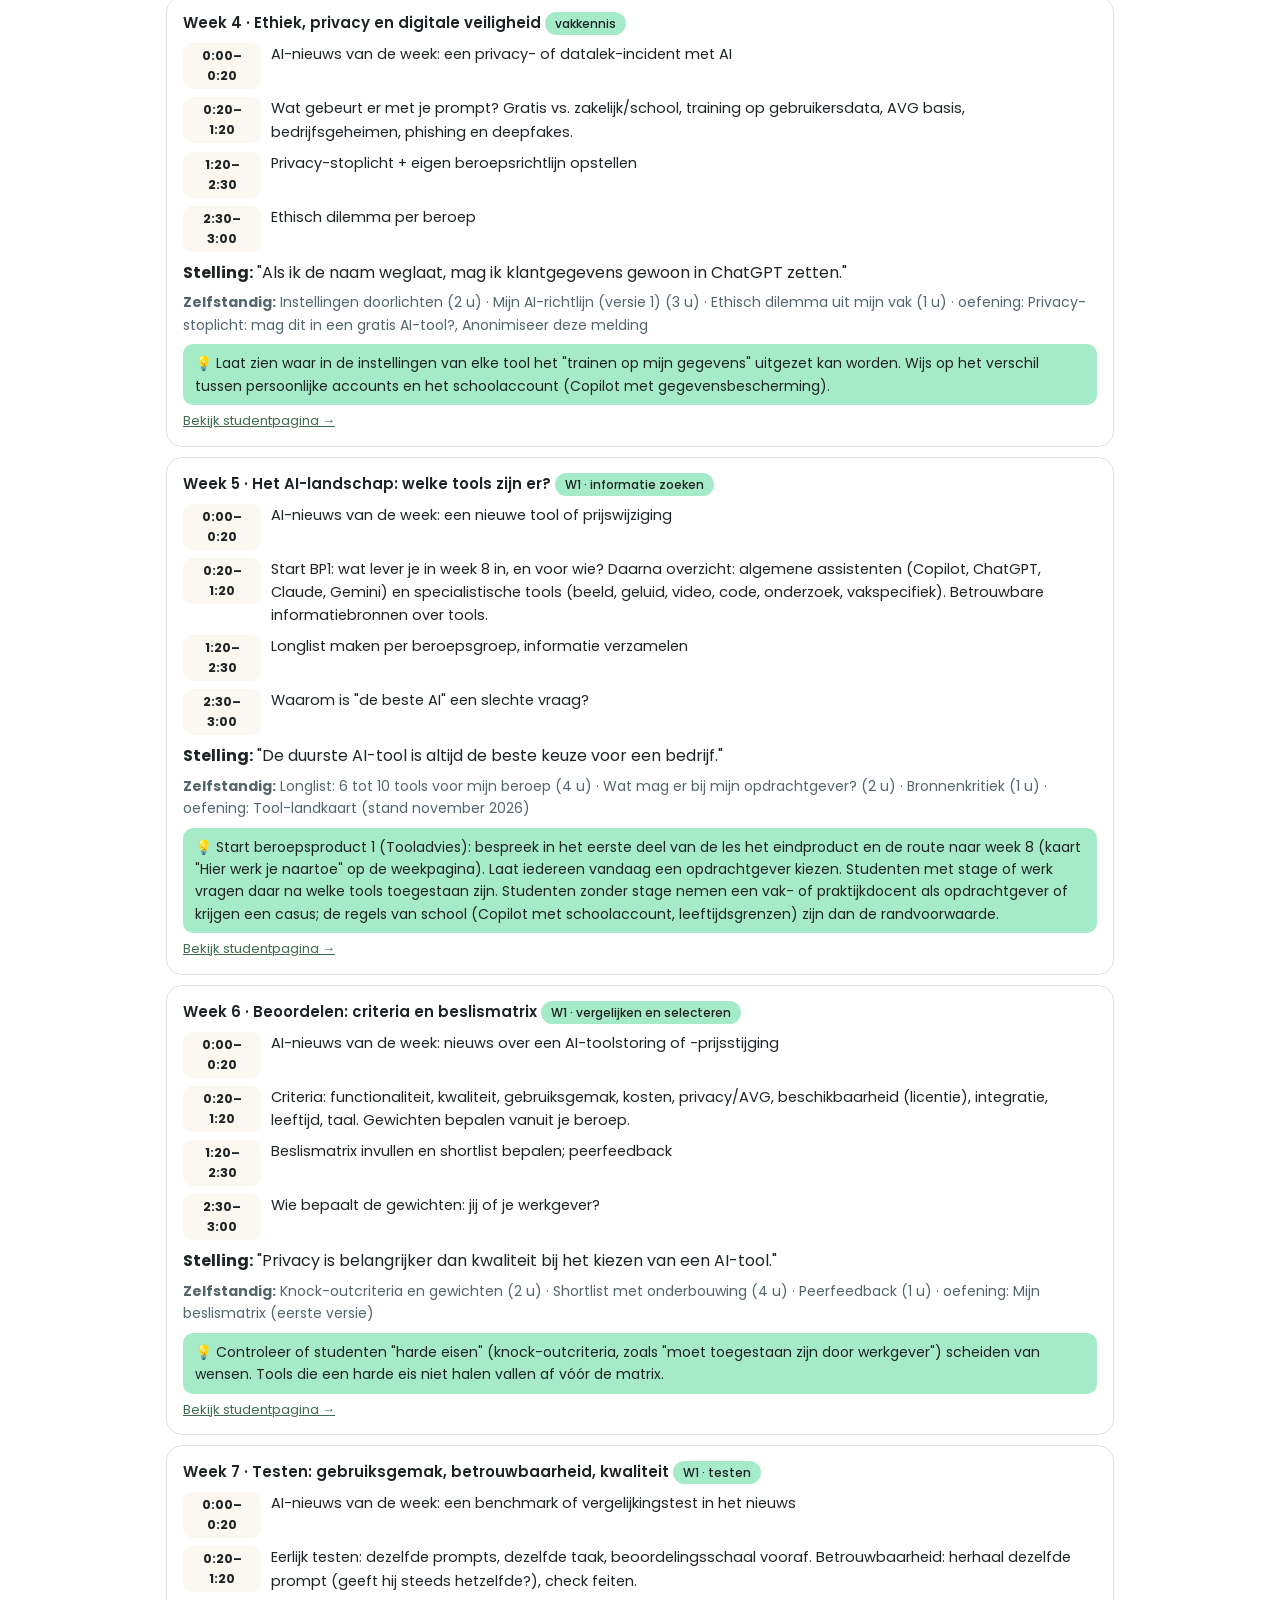
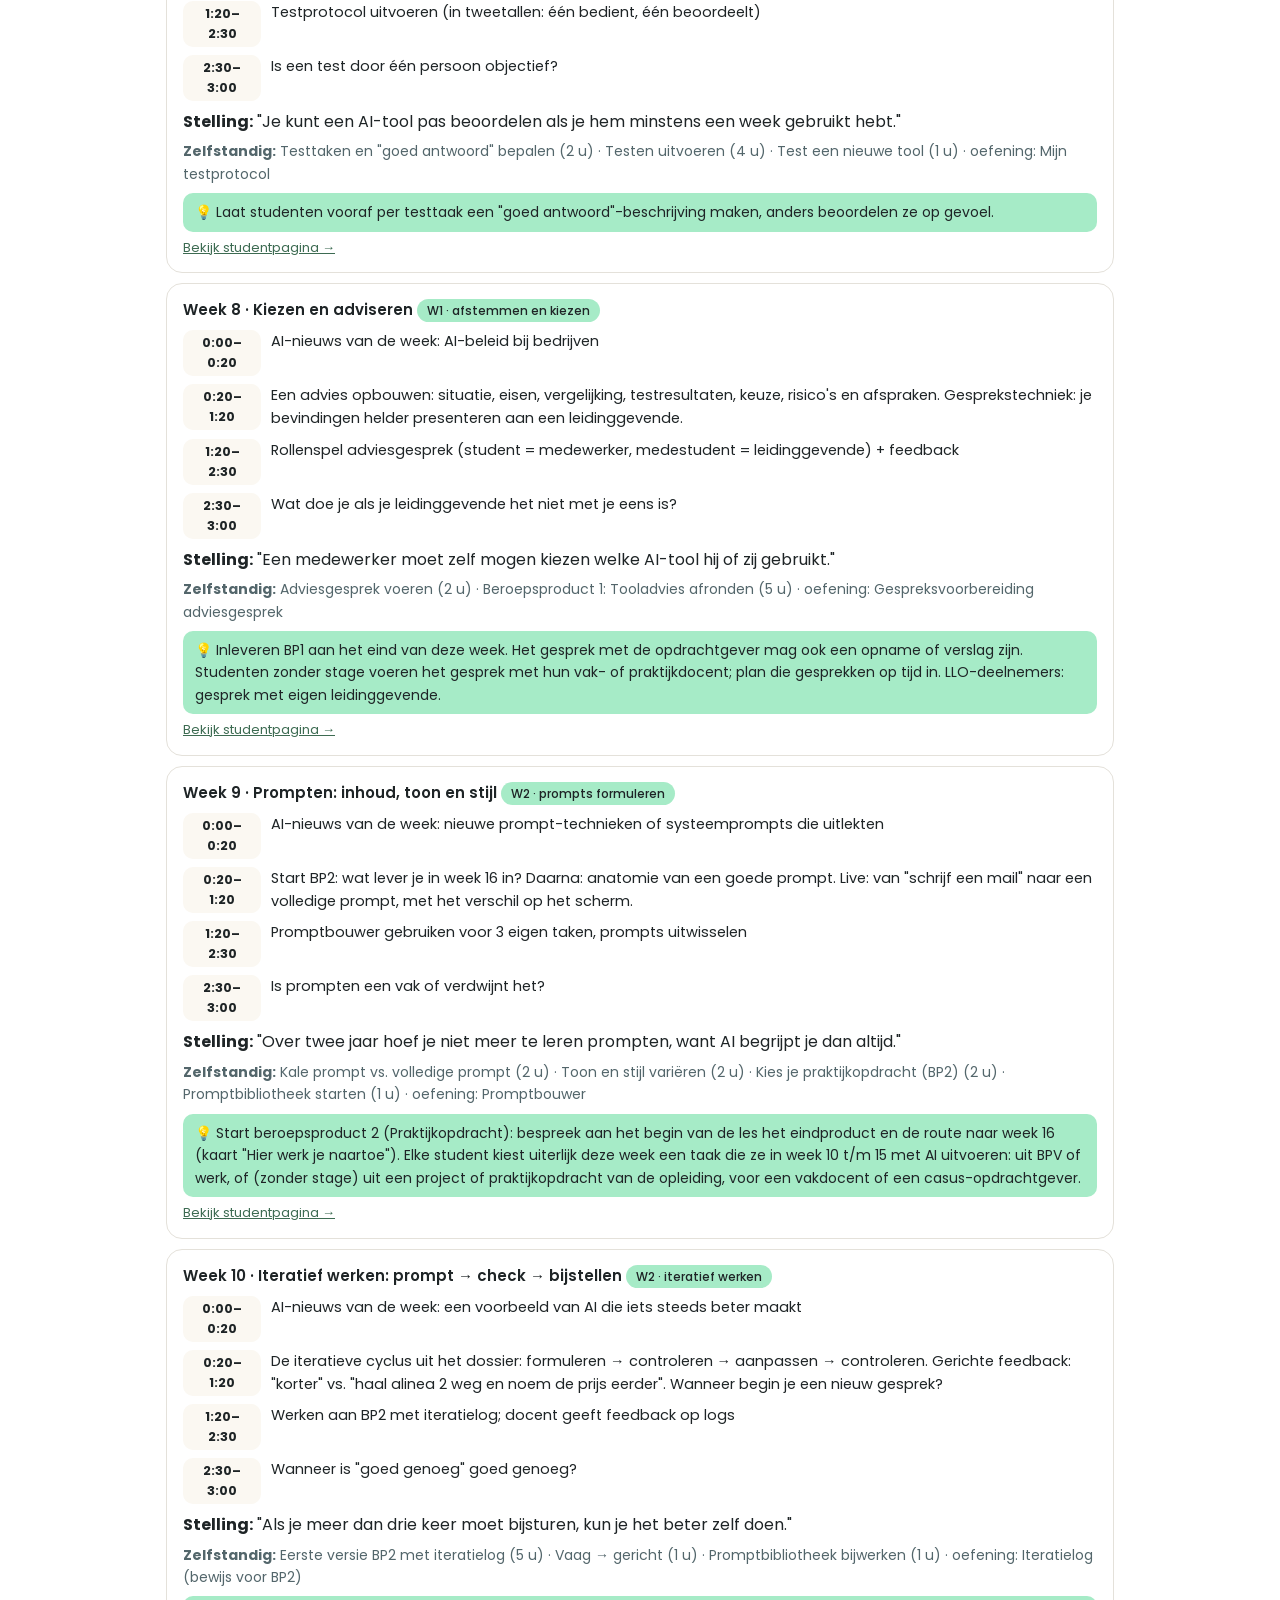
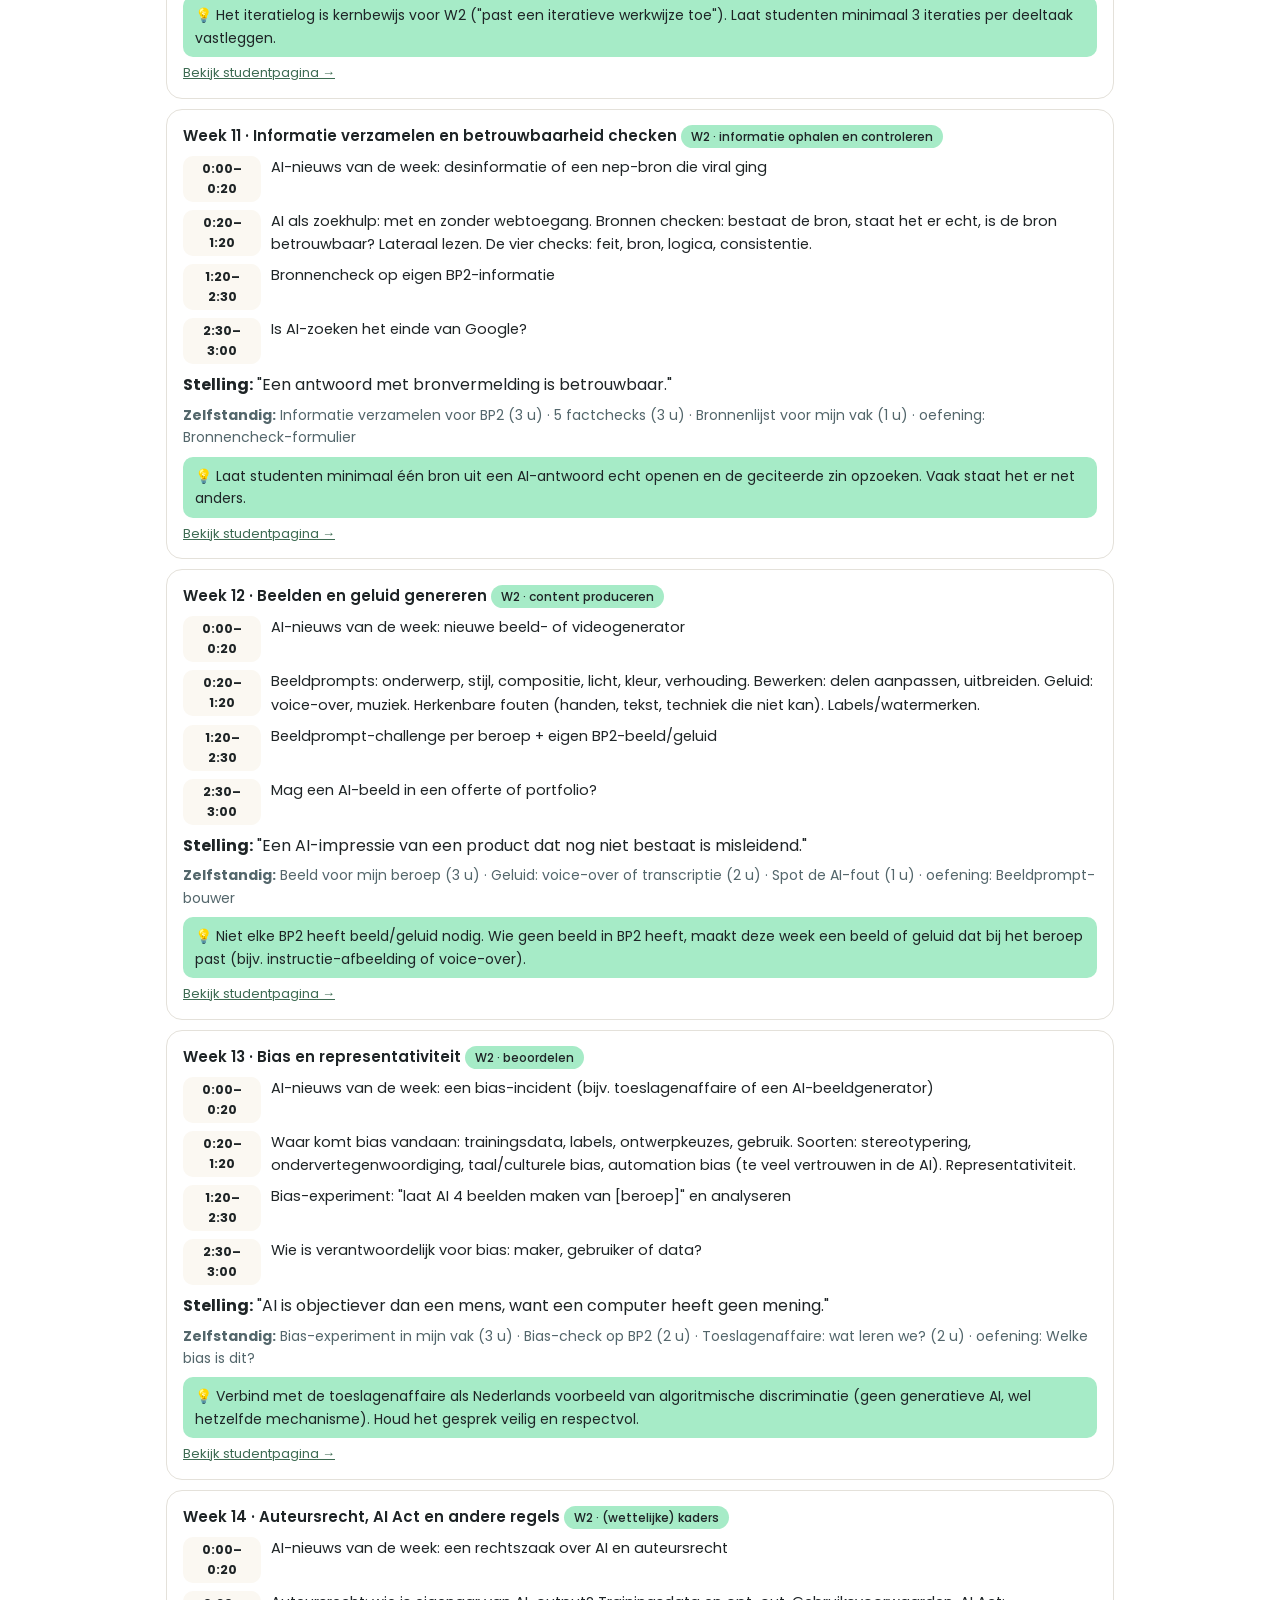
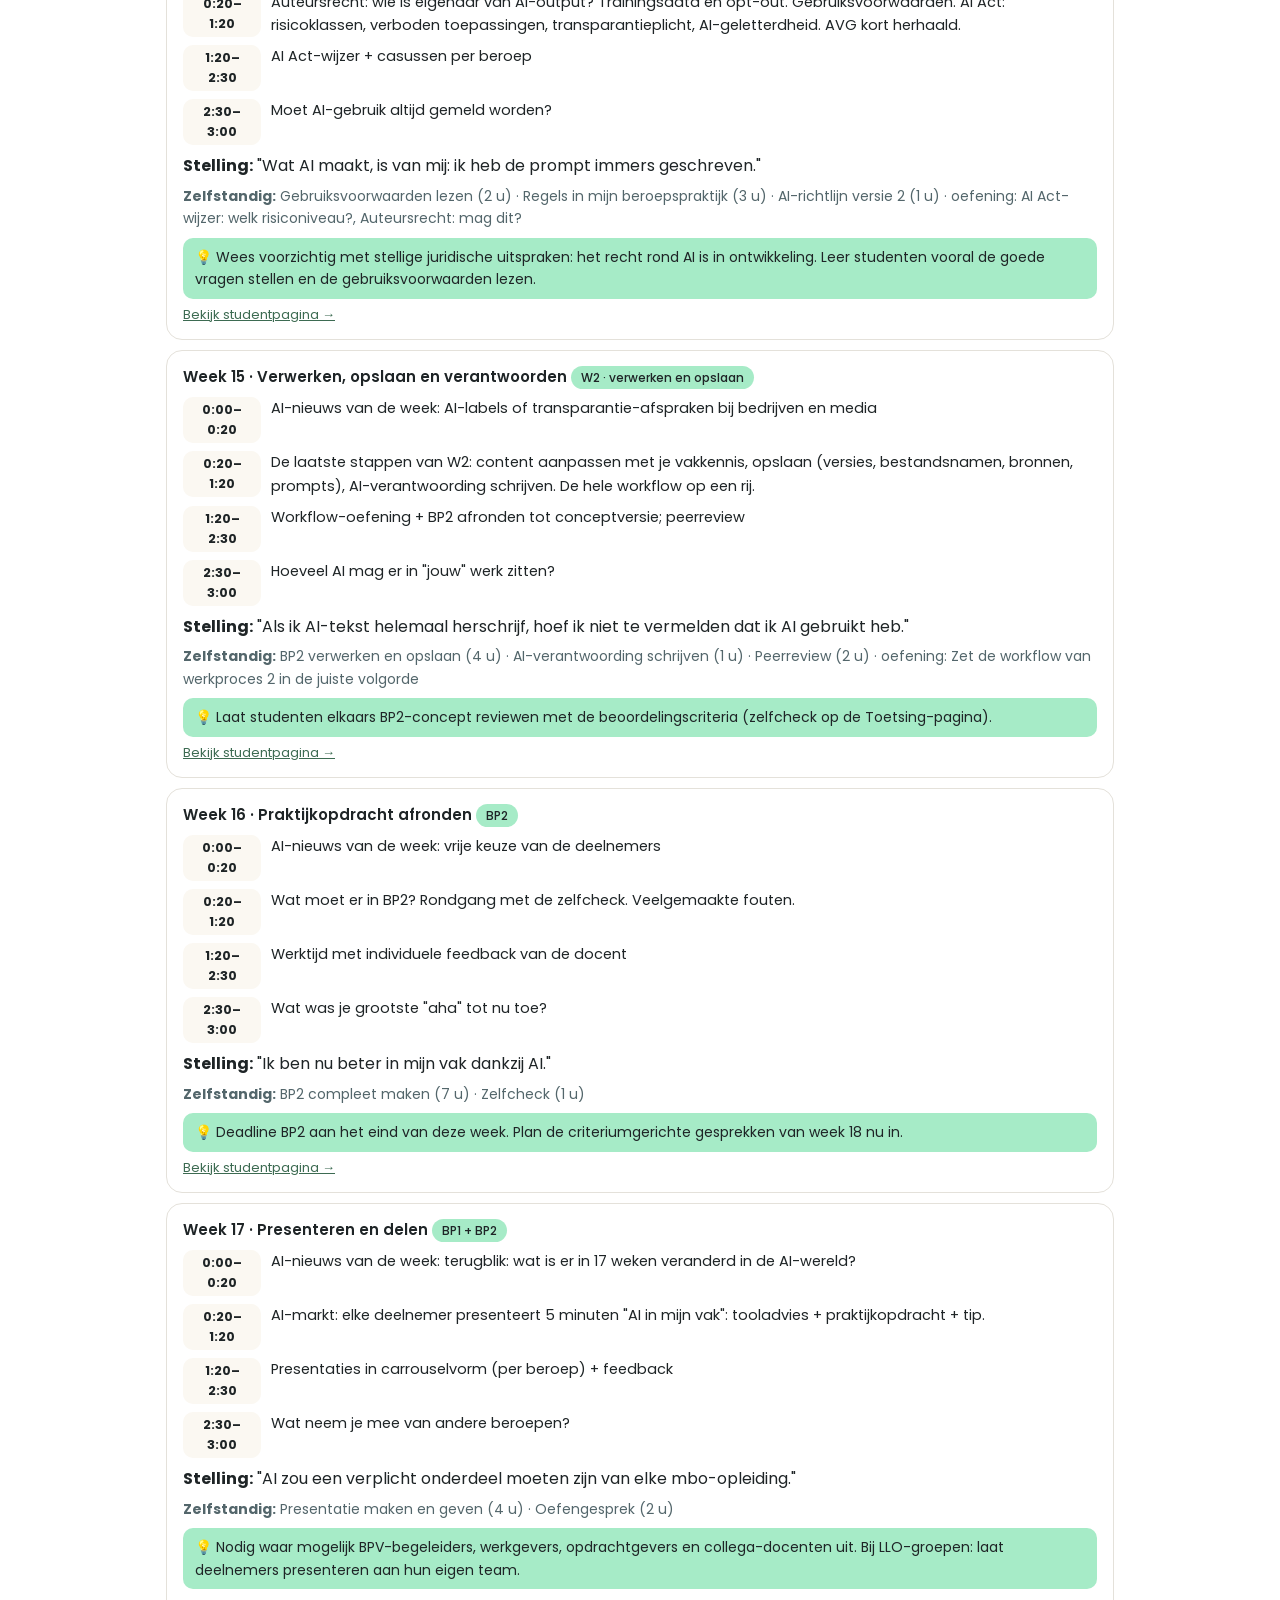
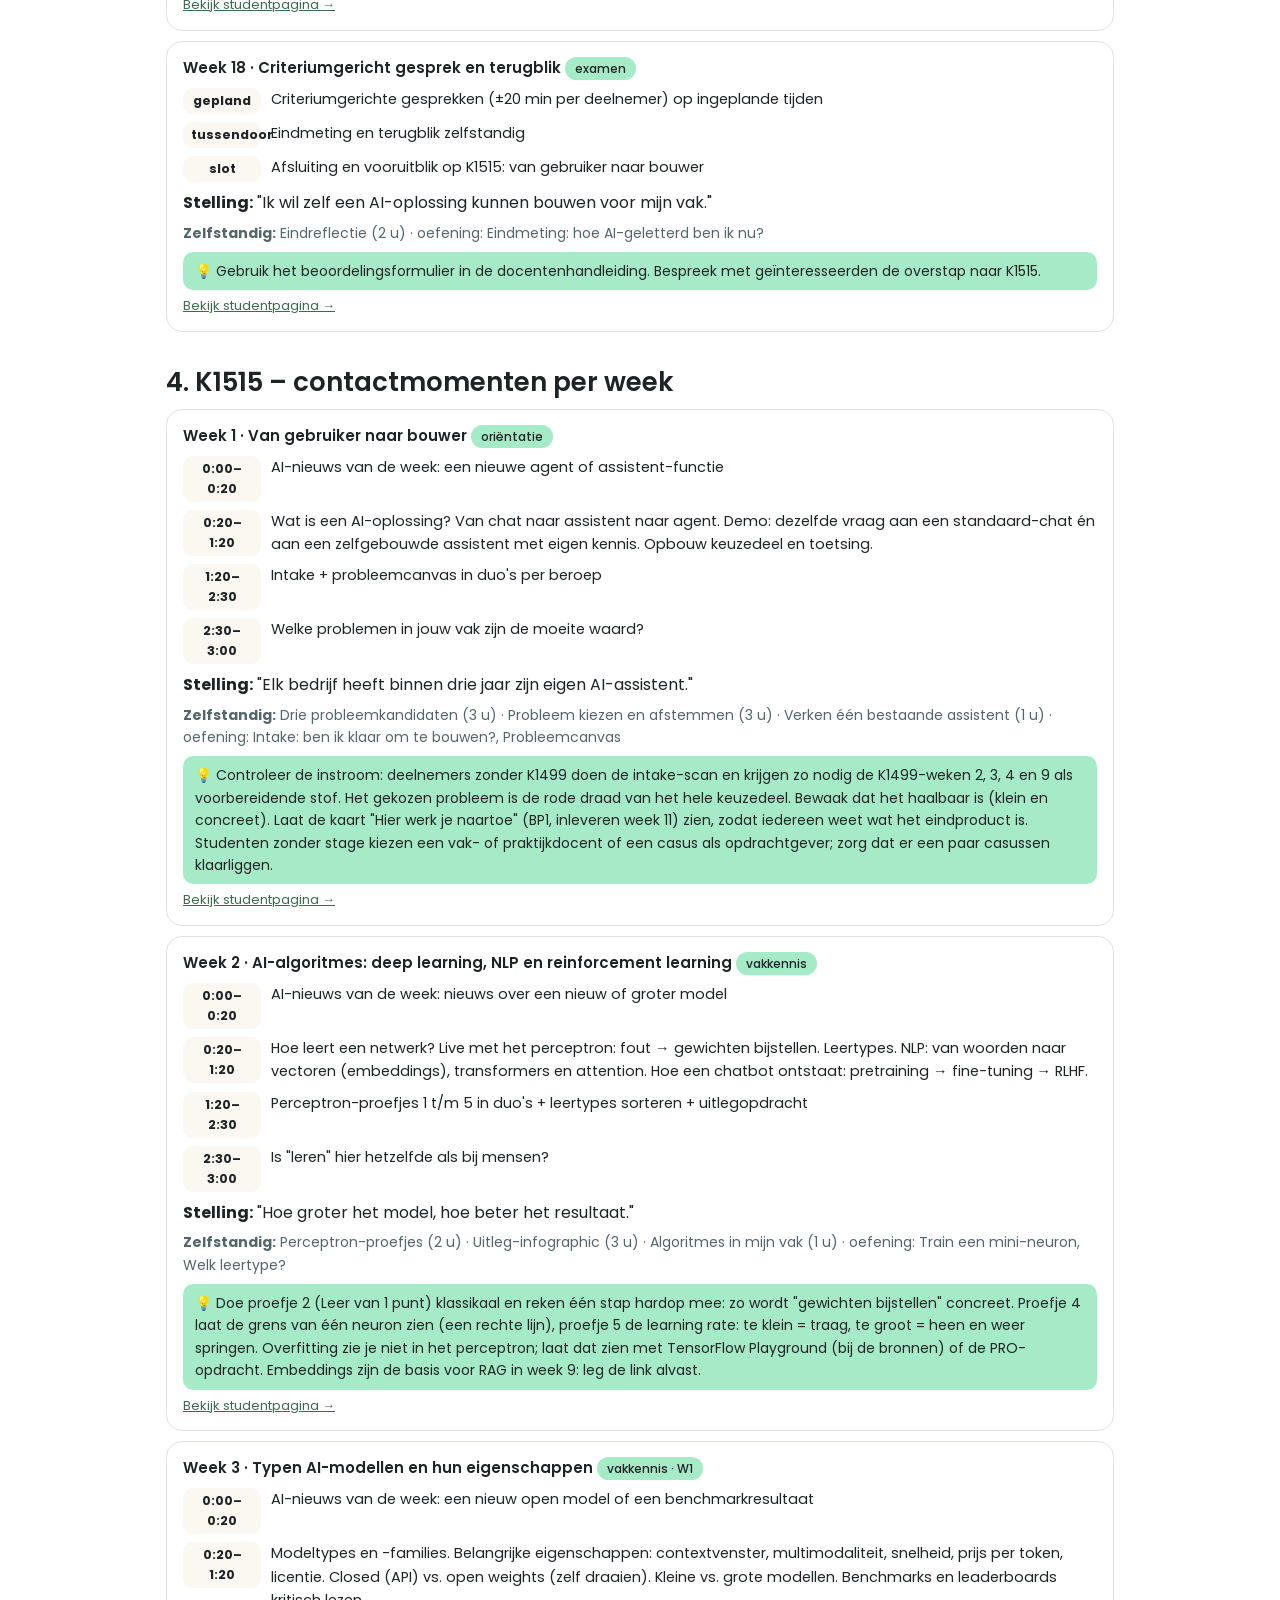
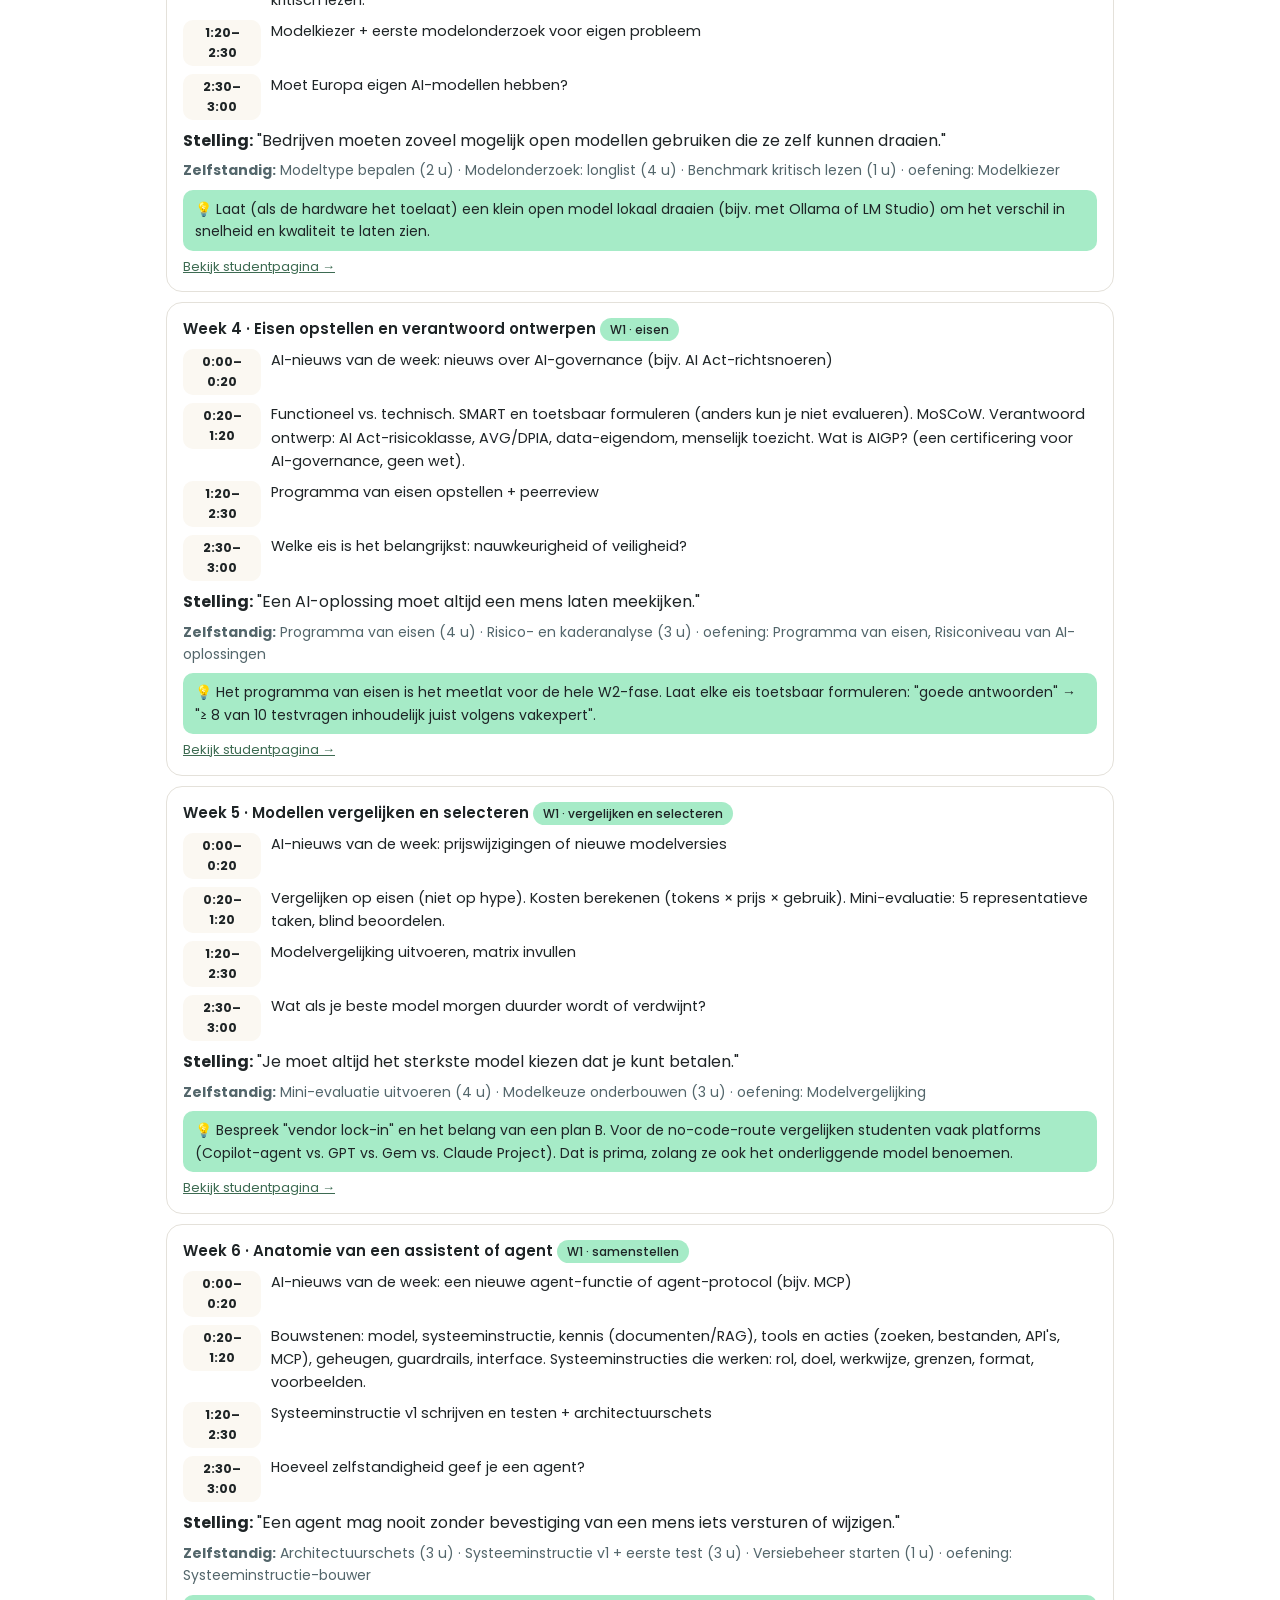
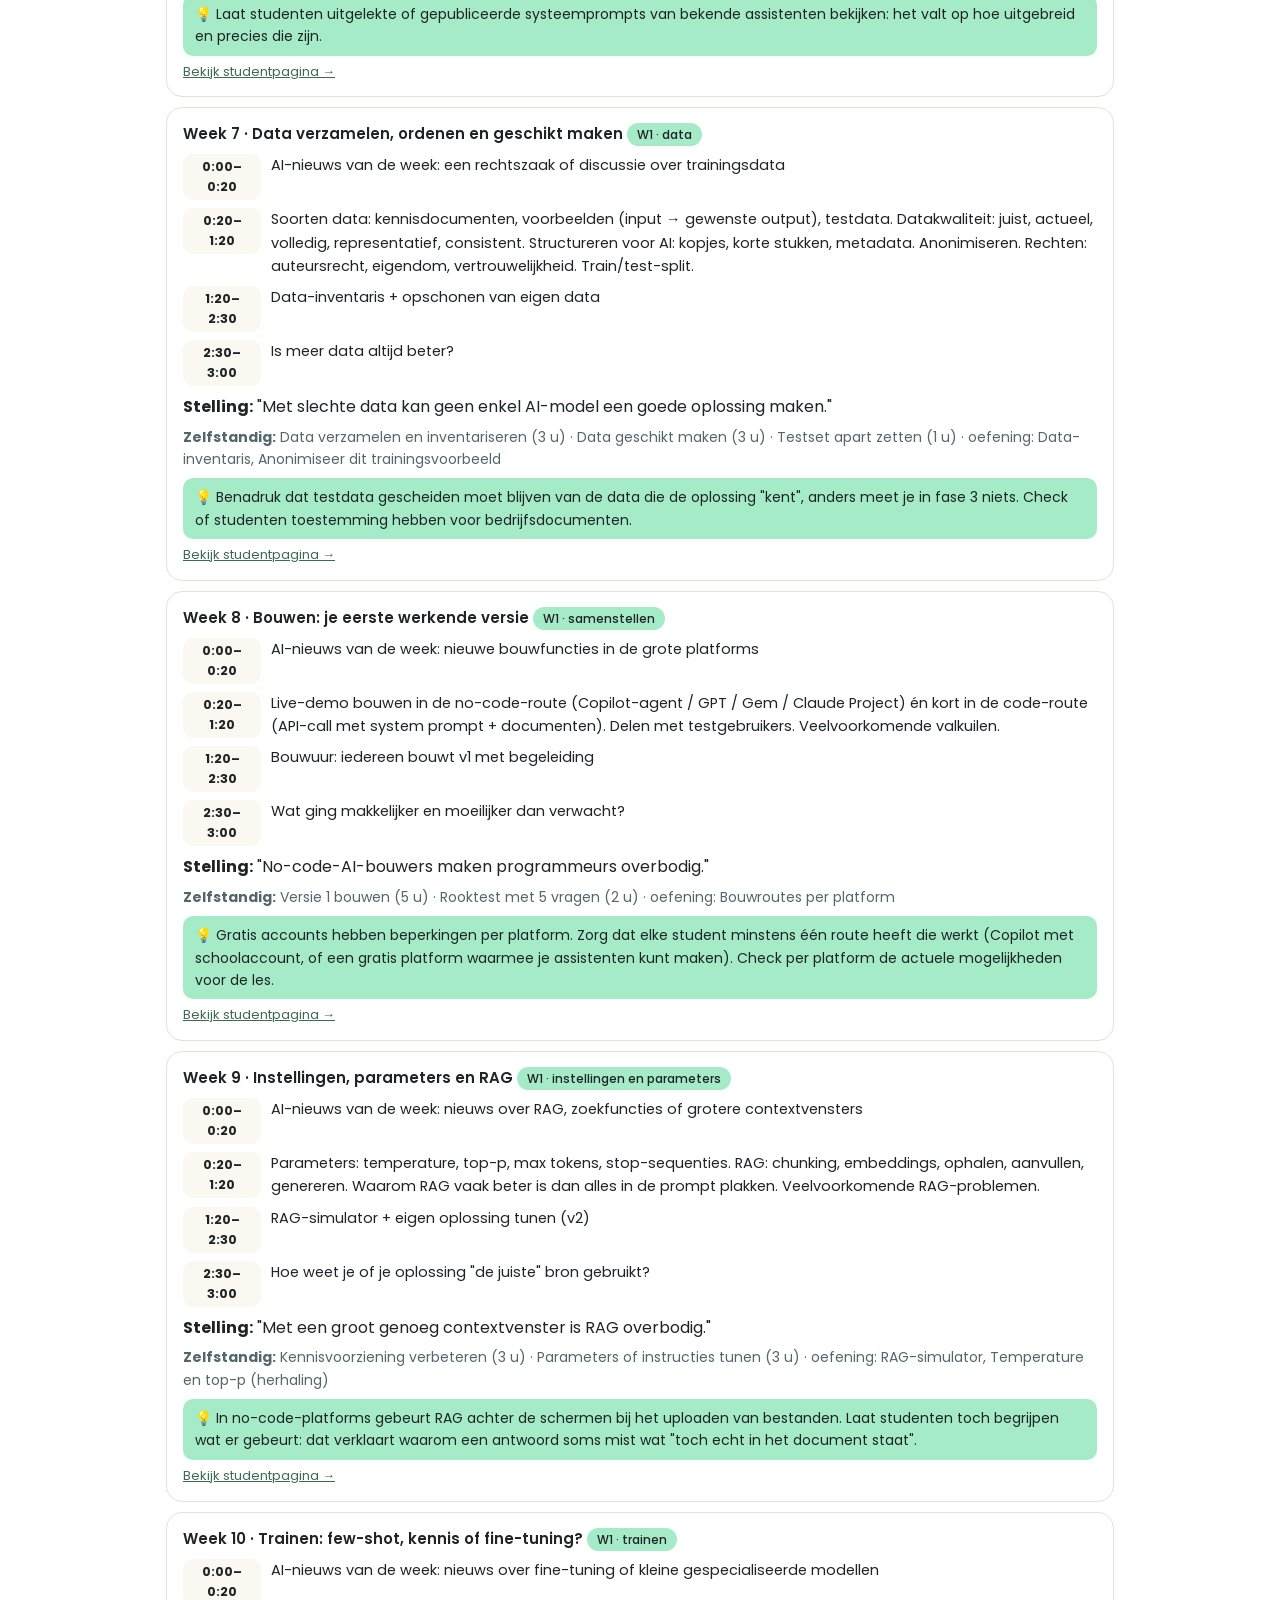
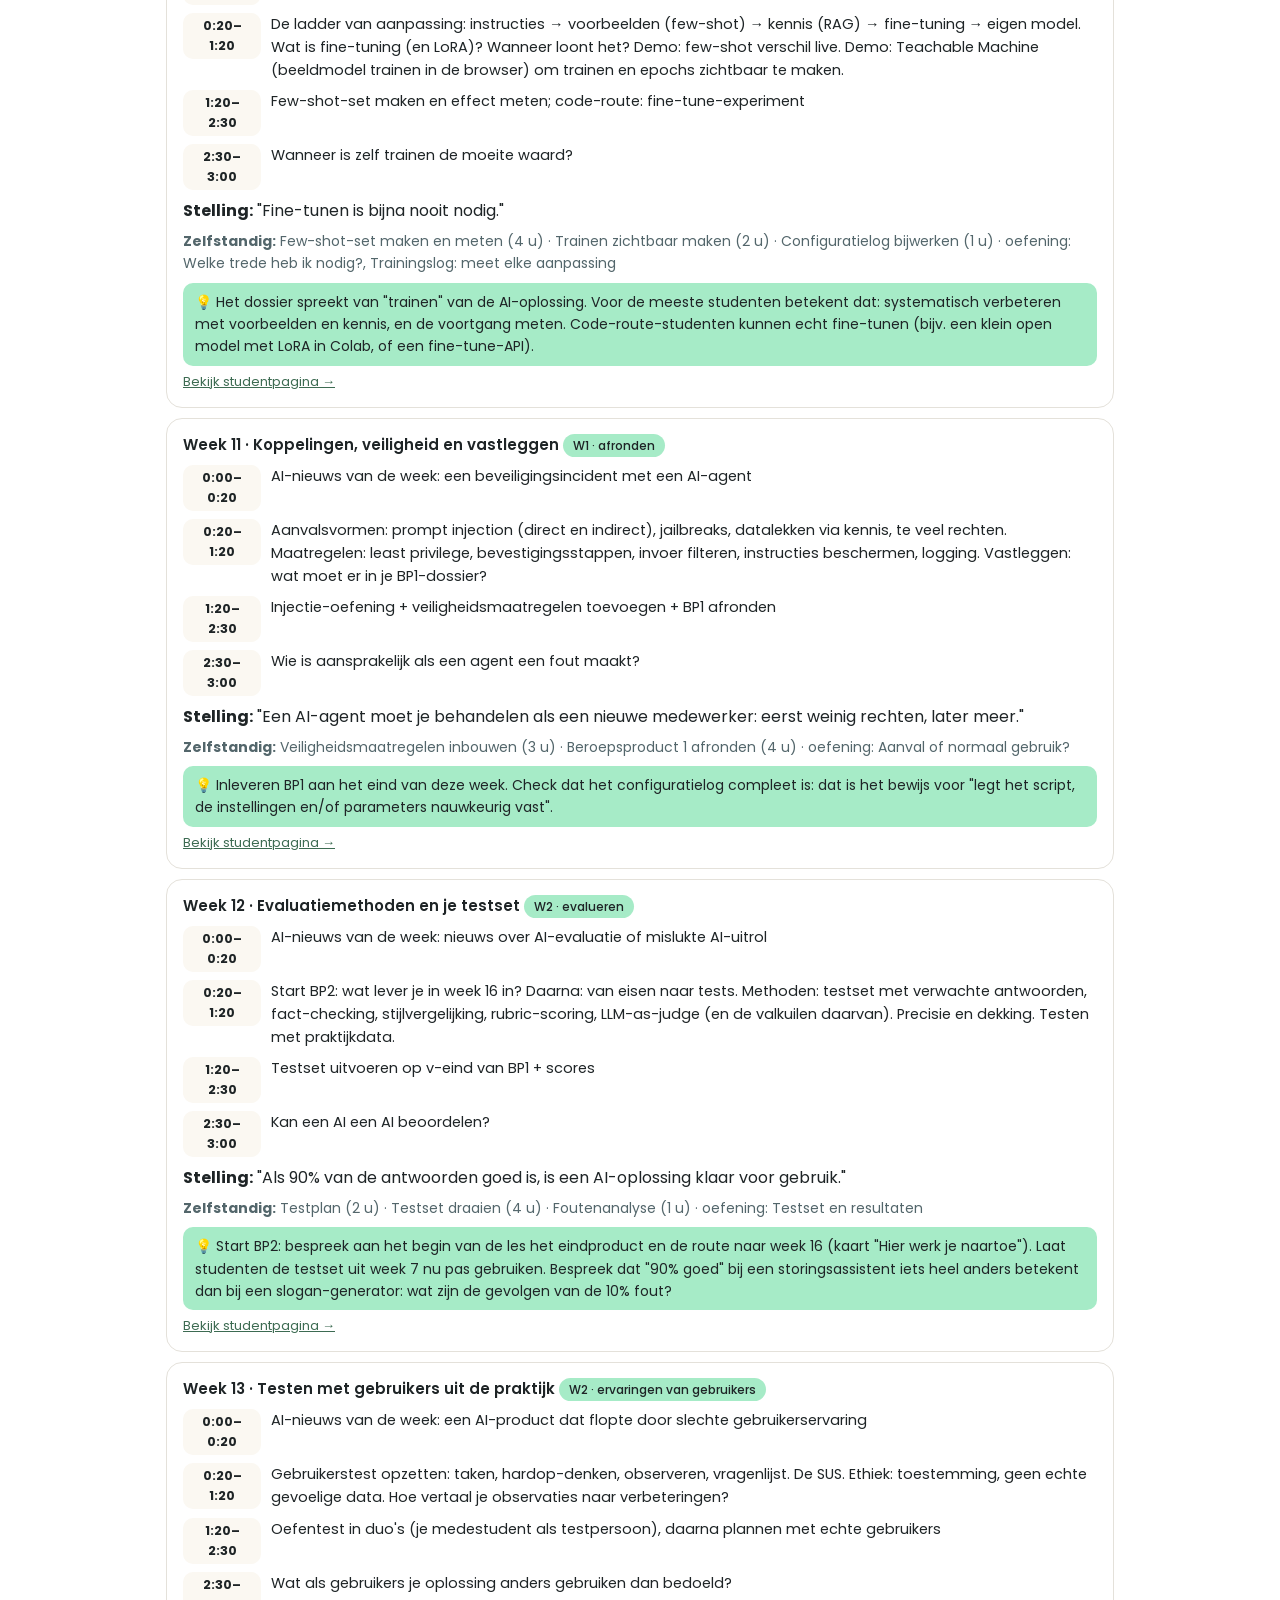
==== commit e081c9fd: "K1515 week 2: opdracht, docenttip en check afgestemd op de vijf perceptron-proefjes Co-Authored-By: " ====
--- a/docent.html
+++ b/docent.html
@@ -6,7 +6,7 @@
 <title>Docentenhandleiding AI-keuzedelen – Ter AA</title>
 <link rel="preconnect" href="https://fonts.googleapis.com">
 <link href="https://fonts.googleapis.com/css2?family=Poppins:wght@400;500;600;700&display=swap" rel="stylesheet">
-<link rel="stylesheet" href="assets/stijl.css?v=4">
+<link rel="stylesheet" href="assets/stijl.css?v=7">
 <link rel="icon" href="assets/a.svg" type="image/svg+xml">
 <style>
 .wrap{max-width:980px;margin:0 auto;padding:22px 16px 60px}
@@ -31,10 +31,10 @@
 </style>
 </head>
 <body class="kd-docent">
-<script src="assets/logo.js?v=4"></script>
-<script src="assets/kern.js?v=4"></script>
-<script src="data/k1499.js?v=4"></script><script>window.KD1499 = window.KD;</script>
-<script src="data/k1515.js?v=4"></script><script>window.KD1515 = window.KD;</script>
+<script src="assets/logo.js?v=7"></script>
+<script src="assets/kern.js?v=7"></script>
+<script src="data/k1499.js?v=7"></script><script>window.KD1499 = window.KD;</script>
+<script src="data/k1515.js?v=7"></script><script>window.KD1515 = window.KD;</script>
 <div id="kop"></div>
 <div class="wrap" id="wrap"></div>
 <script>
